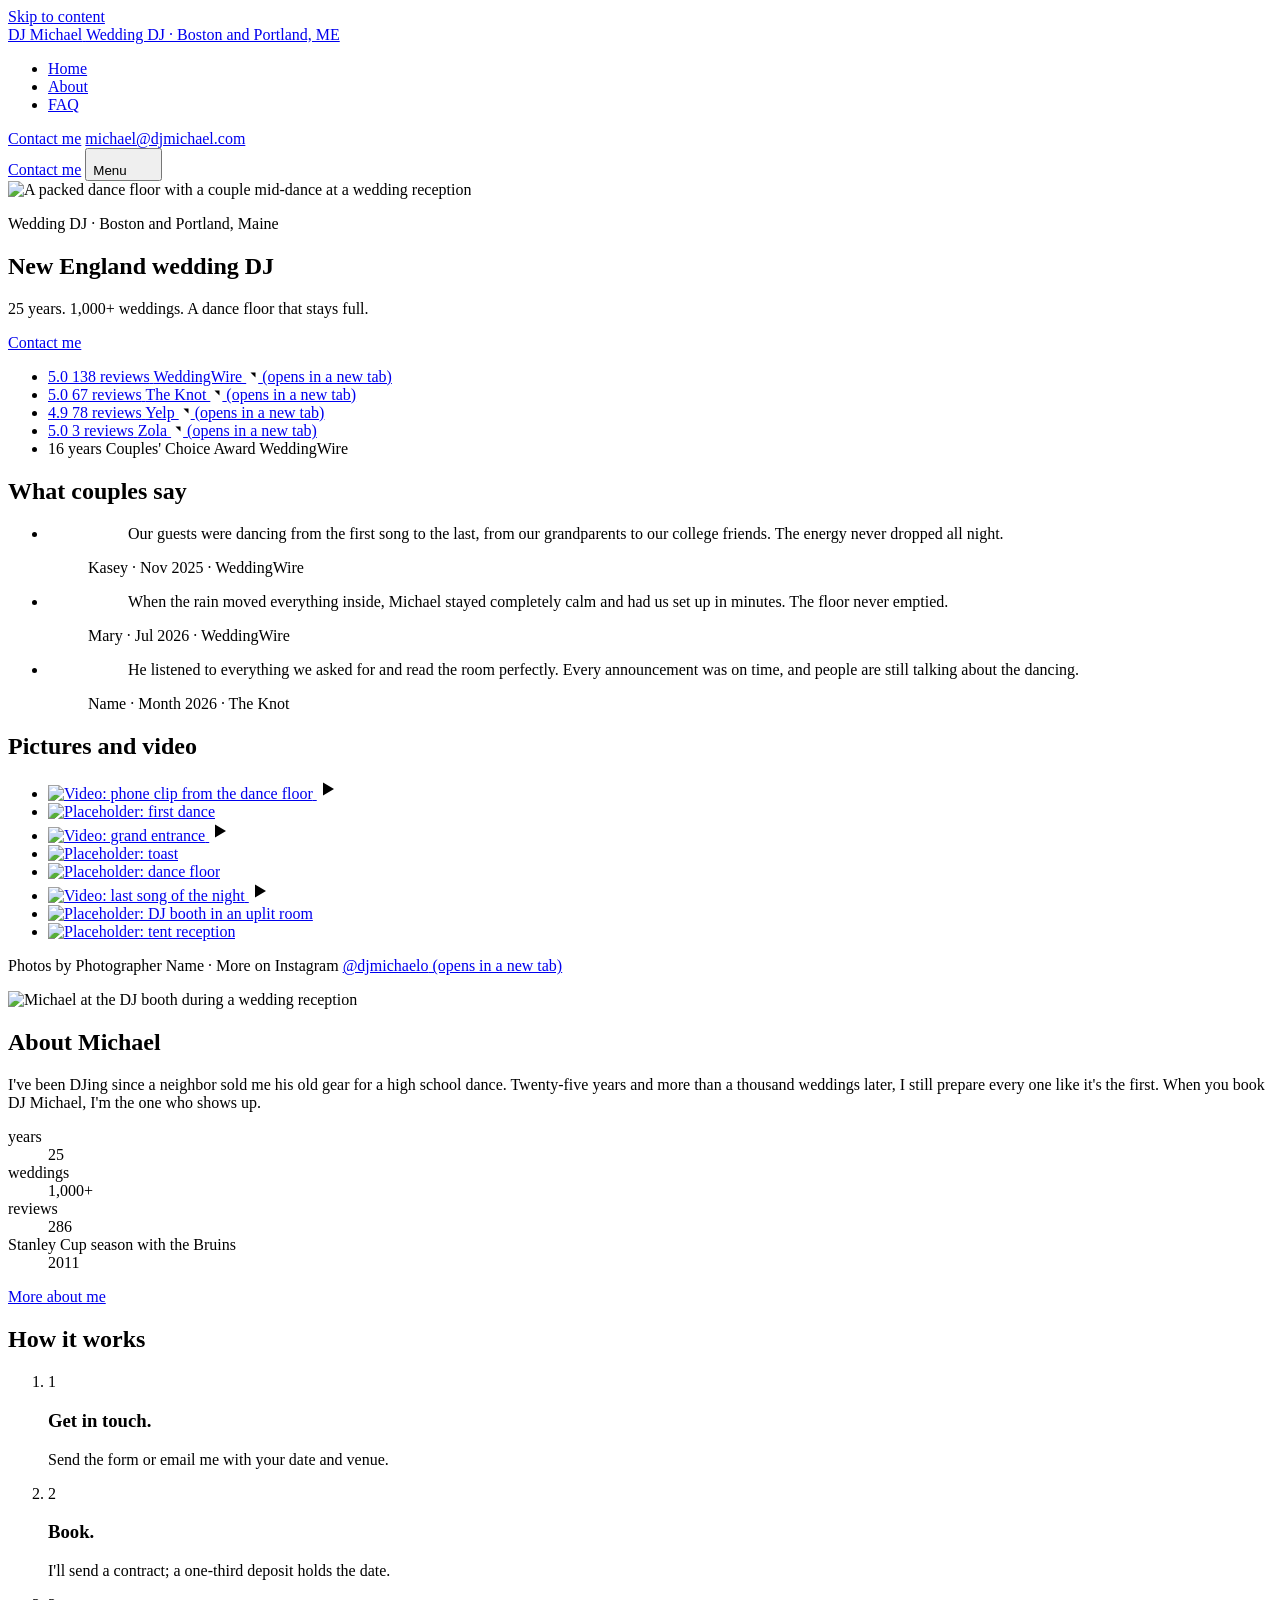
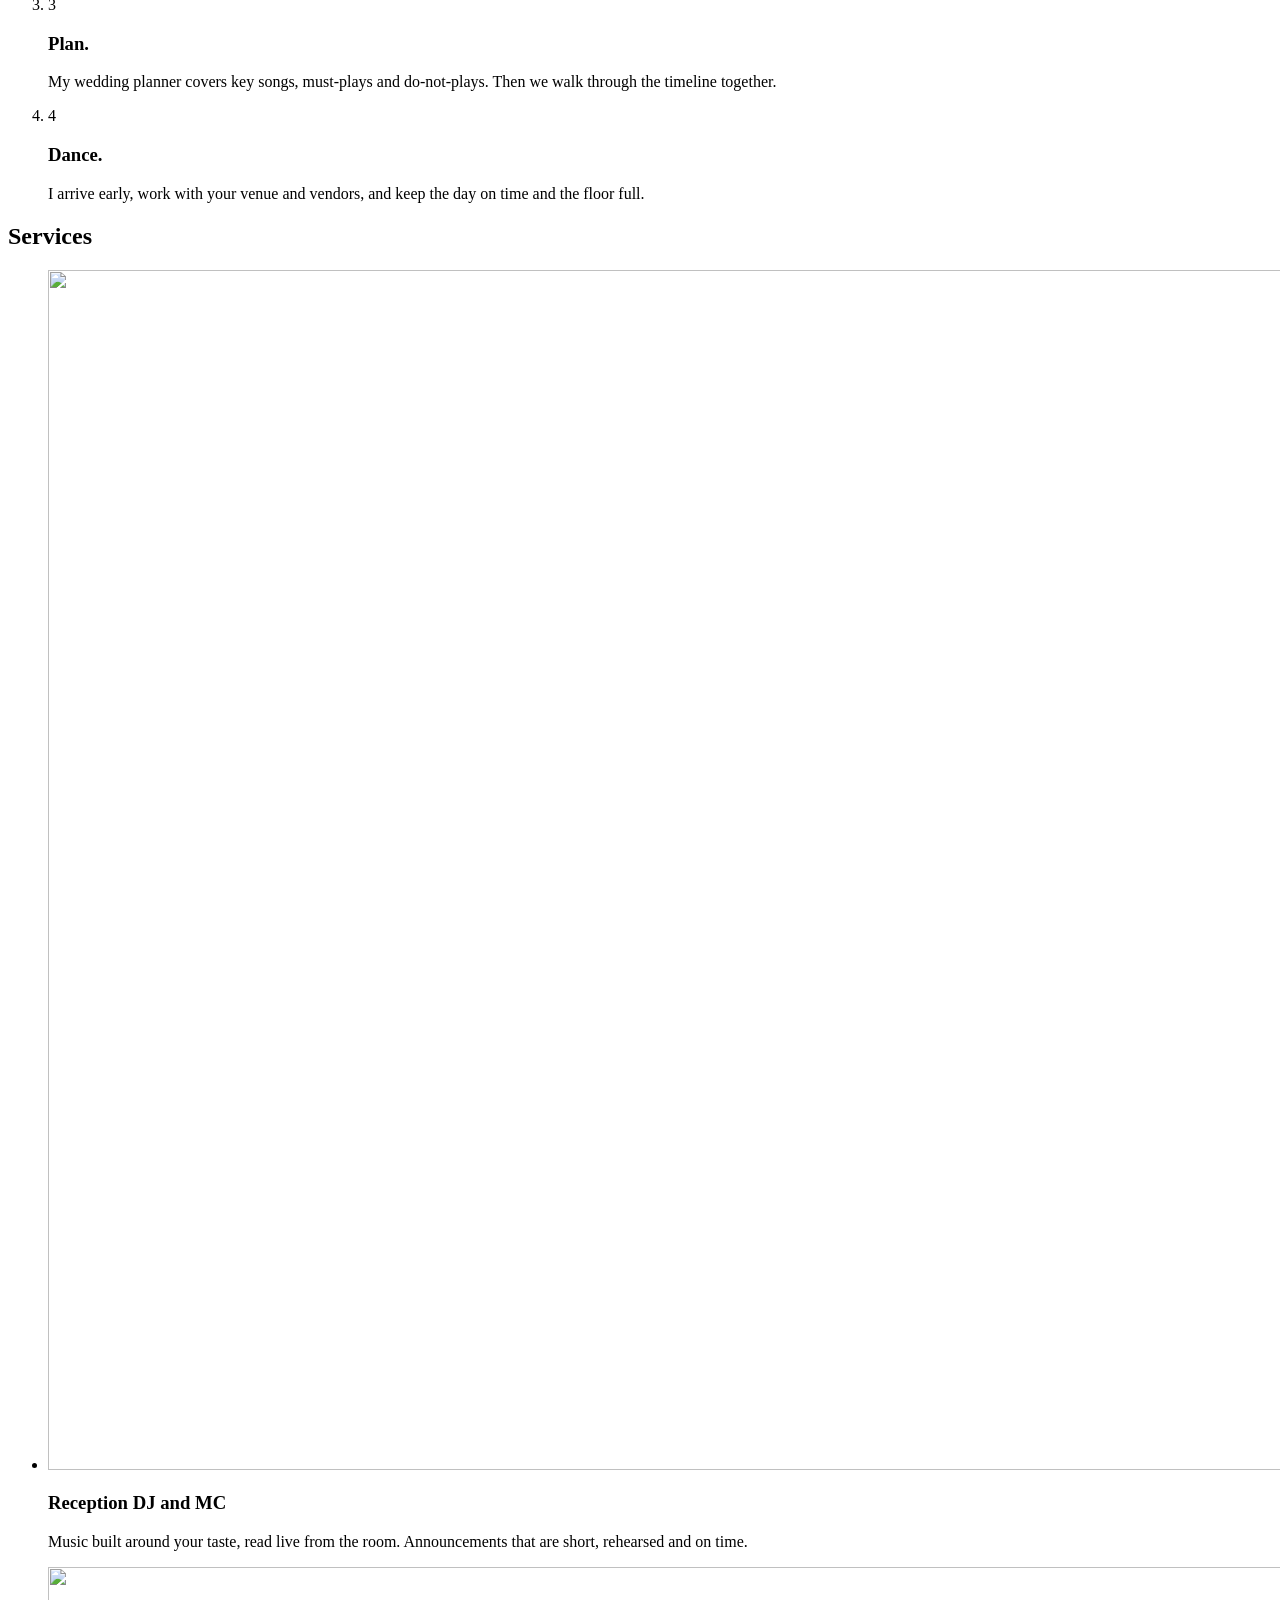
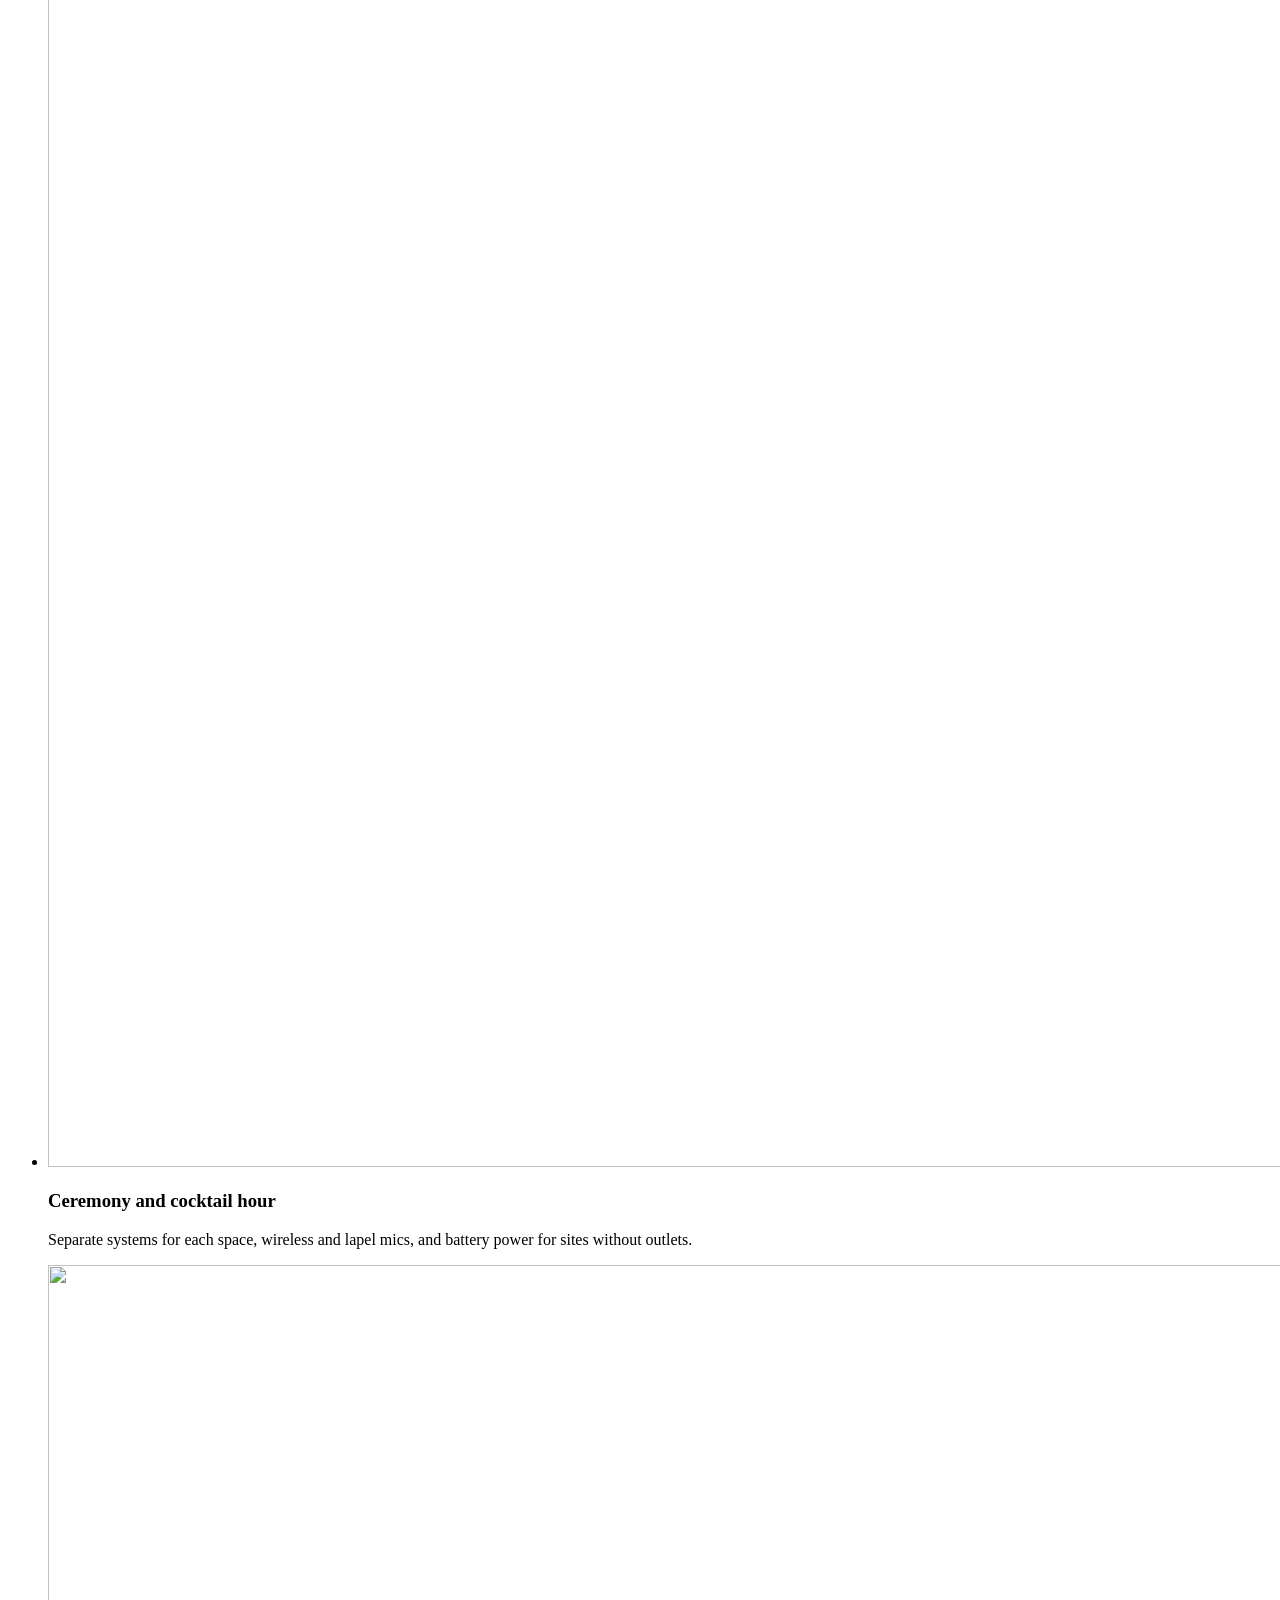
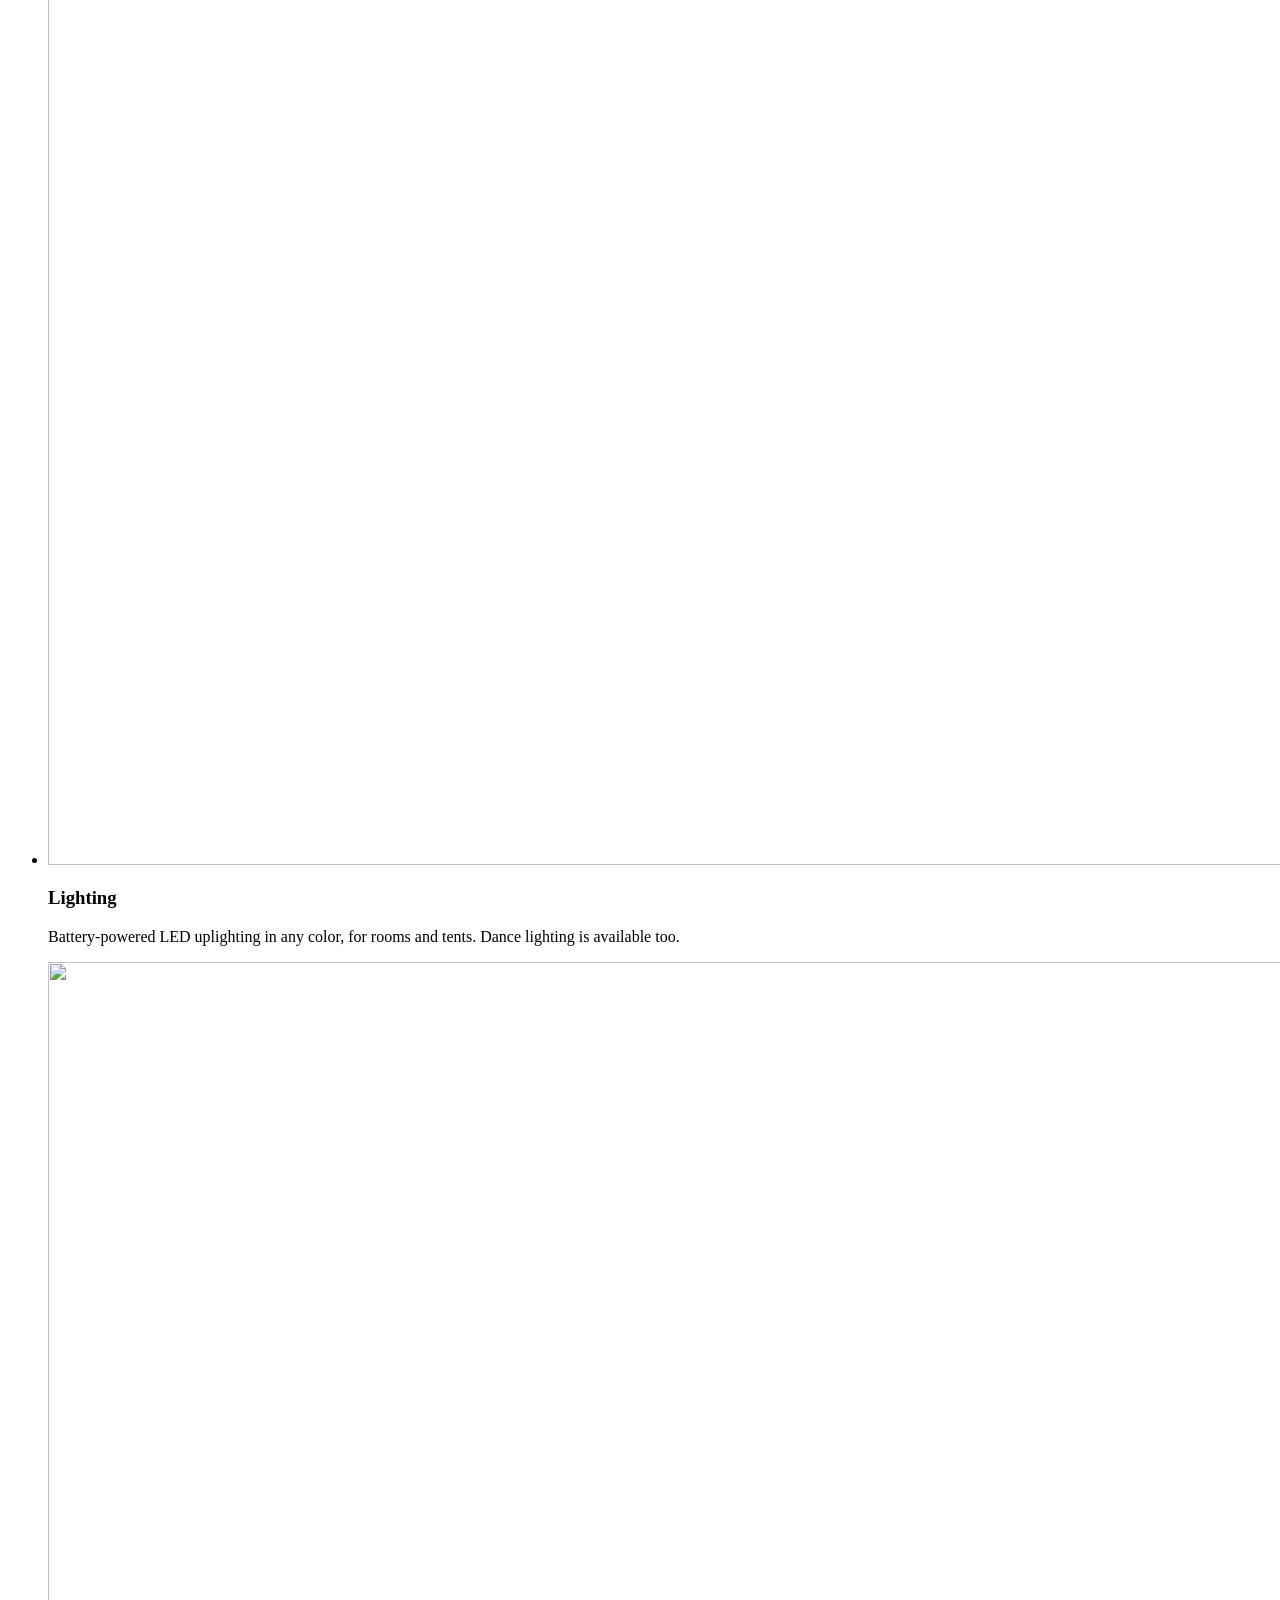
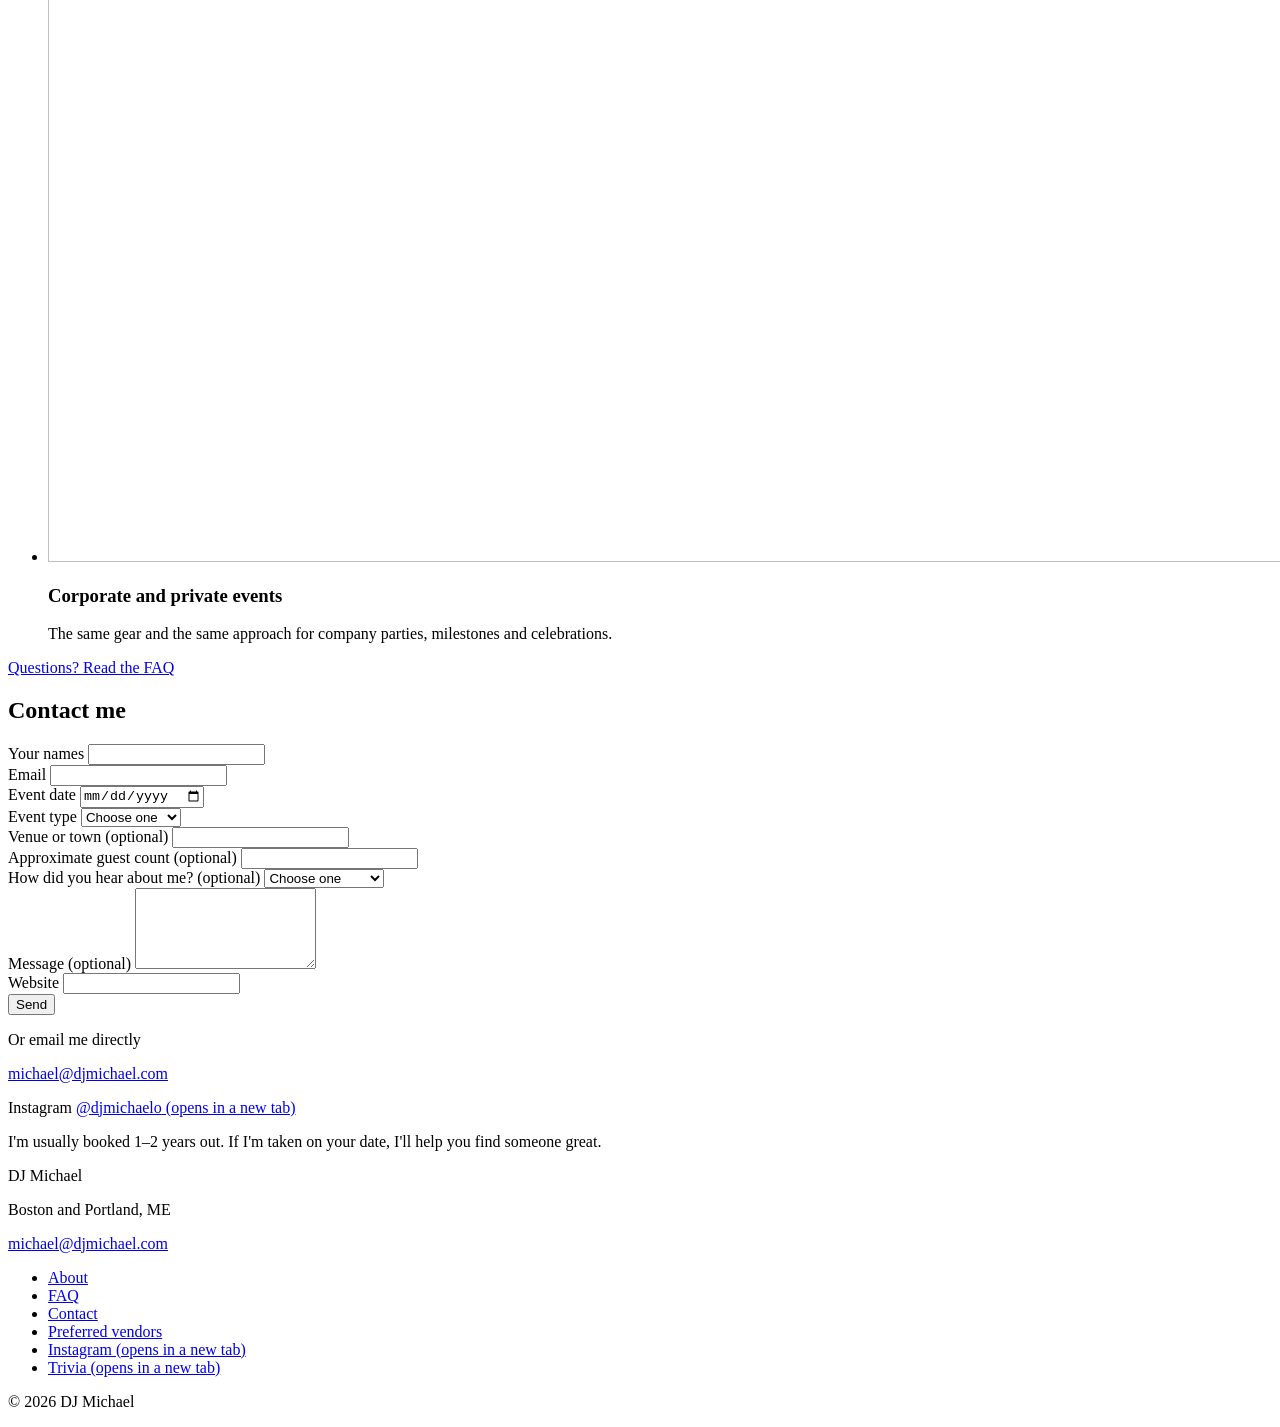
==== index.html @ 36b6f805 "Build home page prototype from the spec Co-Authored-By: Claude Opus 5.5 <noreply@anthropic.com> Clau" ====
<!doctype html>
<html lang="en" data-type="a" data-button="orange" data-hero="overlay">
<head>
  <meta charset="utf-8">
  <meta name="viewport" content="width=device-width, initial-scale=1">
  <title>DJ Michael | Wedding DJ in Boston and Portland, Maine</title>
  <meta name="description" content="Wedding DJ Michael O'Neill: 25 years, 1,000+ weddings and 286 five-star reviews across New England. Based in Boston and Portland, Maine.">
  <link rel="canonical" href="https://djmichael.com/">
  <meta property="og:type" content="website">
  <meta property="og:title" content="DJ Michael | Wedding DJ in Boston and Portland, Maine">
  <meta property="og:description" content="Wedding DJ Michael O'Neill: 25 years, 1,000+ weddings and 286 five-star reviews across New England. Based in Boston and Portland, Maine.">
  <meta property="og:url" content="https://djmichael.com/">
  <meta name="theme-color" content="#FAF9F5">

  <!-- Fonts: both pairings load for the prototype. Phase 2 self-hosts only the winner. -->
  <link rel="preconnect" href="https://fonts.googleapis.com">
  <link rel="preconnect" href="https://fonts.gstatic.com" crossorigin>
  <link rel="stylesheet" href="https://fonts.googleapis.com/css2?family=Inter:wght@400;500;600&family=Source+Serif+4:opsz,wght@8..60,400;8..60,500&family=Newsreader:opsz,wght@6..72,400;6..72,500&family=Instrument+Sans:wght@400;500;600&display=swap">

  <link rel="stylesheet" href="assets/css/tokens.css">
  <link rel="stylesheet" href="assets/css/site.css">
  <script>document.documentElement.classList.add('js');</script>
  <script src="assets/js/site.js" defer></script>

  <!-- GA4: carry over in Phase 2.
  <script async src="https://www.googletagmanager.com/gtag/js?id=G-7Y08SVNRHQ"></script>
  <script>
    window.dataLayer = window.dataLayer || [];
    function gtag(){dataLayer.push(arguments);}
    gtag('js', new Date());
    gtag('config', 'G-7Y08SVNRHQ');
  </script>
  -->

  <!-- aggregateRating is omitted on purpose: the page shows per-platform ratings, not one aggregate. -->
  <script type="application/ld+json">
  {
    "@context": "https://schema.org",
    "@type": "LocalBusiness",
    "@id": "https://djmichael.com/#business",
    "name": "DJ Michael",
    "alternateName": "Michael O'Neill",
    "description": "Wedding DJ based in Boston and Portland, Maine. 25 years and more than 1,000 weddings across New England.",
    "url": "https://djmichael.com/",
    "email": "michael@djmichael.com",
    "image": "https://djmichael.com/assets/img/hero.jpg",
    "founder": { "@type": "Person", "name": "Michael O'Neill" },
    "areaServed": [
      { "@type": "Place", "name": "Greater Boston, Massachusetts" },
      { "@type": "Place", "name": "Portland, Maine" },
      { "@type": "Place", "name": "New England" }
    ],
    "sameAs": [
      "https://www.instagram.com/djmichaelo/",
      "https://www.weddingwire.com/reviews/dj-michael-brighton/50241bcbd0536563.html",
      "https://www.theknot.com/marketplace/dj-michael-brighton-ma-236545",
      "http://www.yelp.com/biz/michael-o-neill-boston"
    ]
  }
  </script>
</head>
<body>
  <a class="skip-link" href="#main">Skip to content</a>

  <!-- part: header -->
  <header class="site-header" data-part="header">
    <div class="site-header__inner container">
      <a class="wordmark" href="index.html">
        <span class="wordmark__name">DJ Michael</span>
        <span class="wordmark__tagline">Wedding DJ · Boston and Portland, ME</span>
      </a>

      <nav class="site-nav" id="site-menu" aria-label="Main">
        <ul class="site-nav__list">
          <li class="site-nav__item site-nav__item--mobile"><a class="site-nav__link" href="index.html">Home</a></li>
          <li class="site-nav__item"><a class="site-nav__link" href="about.html">About</a></li>
          <li class="site-nav__item"><a class="site-nav__link" href="faq.html">FAQ</a></li>
        </ul>
        <div class="site-nav__extra">
          <a class="btn btn--primary btn--block" href="contact.html">Contact me</a>
          <a class="site-nav__email" href="mailto:michael@djmichael.com">michael@djmichael.com</a>
        </div>
      </nav>

      <a class="btn btn--primary btn--header site-header__cta" href="contact.html">Contact me</a>

      <button class="menu-toggle" type="button" aria-expanded="false" aria-controls="site-menu">
        <span class="visually-hidden">Menu</span>
        <svg class="menu-toggle__icon" width="24" height="24" viewBox="0 0 24 24" aria-hidden="true" focusable="false">
          <path class="menu-toggle__open" d="M3 7h18M3 12h18M3 17h18" />
          <path class="menu-toggle__close" d="M5 5l14 14M19 5L5 19" />
        </svg>
      </button>
    </div>
  </header>
  <!-- /part: header -->

  <main id="main">

    <!-- part: hero -->
    <section class="hero" data-part="hero" aria-labelledby="hero-title">
      <div class="hero__media">
        <!-- PLACEHOLDER: hero photo. Packed dance floor, couple mid-dance. -->
        <img class="hero__img" src="assets/img/hero.svg" width="2400" height="1350" alt="A packed dance floor with a couple mid-dance at a wedding reception" fetchpriority="high">
        <!-- Optional loop: uncomment when the clip exists. site.js starts it unless the visitor prefers reduced motion.
        <video class="hero__video" muted loop playsinline preload="none" poster="assets/video/hero-poster.svg" aria-hidden="true" data-hero-video>
          <source data-src="assets/video/hero-loop.mp4" type="video/mp4">
        </video>
        -->
      </div>
      <div class="hero__content container">
        <div class="hero__text">
          <p class="hero__eyebrow eyebrow">Wedding DJ · Boston and Portland, Maine</p>
          <h1 class="hero__title" id="hero-title">New England wedding DJ</h1>
          <p class="hero__subhead">25 years. 1,000+ weddings. A dance floor that stays full.</p>
          <a class="btn btn--primary btn--large hero__cta" href="contact.html">Contact me</a>
        </div>
      </div>
    </section>
    <!-- /part: hero -->

    <!-- part: proof-strip -->
    <section class="proof" data-part="proof-strip" aria-label="Reviews and awards">
      <ul class="proof__list container">
        <li class="proof__item">
          <a class="proof__link" href="https://www.weddingwire.com/reviews/dj-michael-brighton/50241bcbd0536563.html" target="_blank" rel="noopener">
            <span class="proof__rating">5.0</span>
            <span class="proof__count">138 reviews</span>
            <span class="proof__platform">WeddingWire <svg class="icon icon--external" width="12" height="12" viewBox="0 0 12 12" aria-hidden="true" focusable="false"><path d="M4.5 2.5h5v5M9.5 2.5l-7 7"/></svg></span>
            <span class="visually-hidden">(opens in a new tab)</span>
          </a>
        </li>
        <li class="proof__item">
          <a class="proof__link" href="https://www.theknot.com/marketplace/dj-michael-brighton-ma-236545" target="_blank" rel="noopener">
            <span class="proof__rating">5.0</span>
            <span class="proof__count">67 reviews</span>
            <span class="proof__platform">The Knot <svg class="icon icon--external" width="12" height="12" viewBox="0 0 12 12" aria-hidden="true" focusable="false"><path d="M4.5 2.5h5v5M9.5 2.5l-7 7"/></svg></span>
            <span class="visually-hidden">(opens in a new tab)</span>
          </a>
        </li>
        <li class="proof__item">
          <a class="proof__link" href="http://www.yelp.com/biz/michael-o-neill-boston" target="_blank" rel="noopener">
            <span class="proof__rating">4.9</span>
            <span class="proof__count">78 reviews</span>
            <span class="proof__platform">Yelp <svg class="icon icon--external" width="12" height="12" viewBox="0 0 12 12" aria-hidden="true" focusable="false"><path d="M4.5 2.5h5v5M9.5 2.5l-7 7"/></svg></span>
            <span class="visually-hidden">(opens in a new tab)</span>
          </a>
        </li>
        <li class="proof__item">
          <!-- TODO: Zola profile URL is TBD in the spec. -->
          <a class="proof__link" href="https://www.zola.com/" target="_blank" rel="noopener">
            <span class="proof__rating">5.0</span>
            <span class="proof__count">3 reviews</span>
            <span class="proof__platform">Zola <svg class="icon icon--external" width="12" height="12" viewBox="0 0 12 12" aria-hidden="true" focusable="false"><path d="M4.5 2.5h5v5M9.5 2.5l-7 7"/></svg></span>
            <span class="visually-hidden">(opens in a new tab)</span>
          </a>
        </li>
        <li class="proof__item proof__item--award">
          <div class="proof__link">
            <span class="proof__rating">16 years</span>
            <span class="proof__count">Couples' Choice Award</span>
            <span class="proof__platform">WeddingWire</span>
          </div>
        </li>
      </ul>
    </section>
    <!-- /part: proof-strip -->

    <!-- part: testimonials -->
    <section class="section testimonials" data-part="testimonials" aria-labelledby="testimonials-title">
      <div class="container">
        <h2 class="section__title" id="testimonials-title">What couples say</h2>
        <ul class="testimonials__list">
          <li class="testimonials__item">
            <figure class="quote">
              <!-- PLACEHOLDER: excerpt from Kasey's WeddingWire review (Nov 2025), to be chosen and approved by Michael. -->
              <blockquote class="quote__text"><p>Our guests were dancing from the first song to the last, from our grandparents to our college friends. The energy never dropped all night.</p></blockquote>
              <figcaption class="quote__cite"><span class="quote__name">Kasey</span> · <span class="quote__date">Nov 2025</span> · <span class="quote__source">WeddingWire</span></figcaption>
            </figure>
          </li>
          <li class="testimonials__item">
            <figure class="quote">
              <!-- PLACEHOLDER: excerpt from Mary's WeddingWire review (Jul 2026), to be chosen and approved by Michael. -->
              <blockquote class="quote__text"><p>When the rain moved everything inside, Michael stayed completely calm and had us set up in minutes. The floor never emptied.</p></blockquote>
              <figcaption class="quote__cite"><span class="quote__name">Mary</span> · <span class="quote__date">Jul 2026</span> · <span class="quote__source">WeddingWire</span></figcaption>
            </figure>
          </li>
          <li class="testimonials__item">
            <figure class="quote">
              <!-- PLACEHOLDER: excerpt, name and date TBD (a Knot or Yelp review chosen by Michael). -->
              <blockquote class="quote__text"><p>He listened to everything we asked for and read the room perfectly. Every announcement was on time, and people are still talking about the dancing.</p></blockquote>
              <figcaption class="quote__cite"><span class="quote__name">Name</span> · <span class="quote__date">Month 2026</span> · <span class="quote__source">The Knot</span></figcaption>
            </figure>
          </li>
        </ul>
      </div>
    </section>
    <!-- /part: testimonials -->

    <!-- part: gallery -->
    <section class="section section--rule gallery" data-part="gallery" aria-labelledby="gallery-title">
      <div class="container">
        <h2 class="section__title" id="gallery-title">Pictures and video</h2>
        <!-- Each tile links to the full-size file, so it still works with JS off. JS opens it in the lightbox. -->
        <ul class="gallery__grid">
          <li class="gallery__item">
            <!-- TODO: clip files arrive from Michael; the href points at the expected path. -->
            <a class="gallery__link gallery__link--video" href="assets/video/gallery-video-1.mp4" data-lightbox="video" data-poster="assets/video/gallery-video-1-poster.svg" data-caption="Video placeholder: phone clip">
              <img class="gallery__img" src="assets/video/gallery-video-1-poster.svg" width="1080" height="1920" alt="Video: phone clip from the dance floor" loading="lazy">
              <span class="gallery__play" aria-hidden="true"><svg width="20" height="20" viewBox="0 0 20 20"><path d="M6 3.5v13l11-6.5z"/></svg></span>
            </a>
          </li>
          <li class="gallery__item">
            <a class="gallery__link" href="assets/img/gallery-photo-1.svg" data-lightbox="image" data-caption="Photo placeholder: first dance">
              <img class="gallery__img" src="assets/img/gallery-photo-1.svg" width="1800" height="1200" alt="Placeholder: first dance" loading="lazy">
            </a>
          </li>
          <li class="gallery__item">
            <a class="gallery__link gallery__link--video" href="assets/video/gallery-video-2.mp4" data-lightbox="video" data-poster="assets/video/gallery-video-2-poster.svg" data-caption="Video placeholder: grand entrance">
              <img class="gallery__img" src="assets/video/gallery-video-2-poster.svg" width="1920" height="1080" alt="Video: grand entrance" loading="lazy">
              <span class="gallery__play" aria-hidden="true"><svg width="20" height="20" viewBox="0 0 20 20"><path d="M6 3.5v13l11-6.5z"/></svg></span>
            </a>
          </li>
          <li class="gallery__item">
            <a class="gallery__link" href="assets/img/gallery-photo-2.svg" data-lightbox="image" data-caption="Photo placeholder: toast">
              <img class="gallery__img" src="assets/img/gallery-photo-2.svg" width="1200" height="1800" alt="Placeholder: toast" loading="lazy">
            </a>
          </li>
          <li class="gallery__item">
            <a class="gallery__link" href="assets/img/gallery-photo-3.svg" data-lightbox="image" data-caption="Photo placeholder: dance floor">
              <img class="gallery__img" src="assets/img/gallery-photo-3.svg" width="1800" height="1200" alt="Placeholder: dance floor" loading="lazy">
            </a>
          </li>
          <li class="gallery__item">
            <a class="gallery__link gallery__link--video" href="assets/video/gallery-video-3.mp4" data-lightbox="video" data-poster="assets/video/gallery-video-3-poster.svg" data-caption="Video placeholder: last song">
              <img class="gallery__img" src="assets/video/gallery-video-3-poster.svg" width="1080" height="1920" alt="Video: last song of the night" loading="lazy">
              <span class="gallery__play" aria-hidden="true"><svg width="20" height="20" viewBox="0 0 20 20"><path d="M6 3.5v13l11-6.5z"/></svg></span>
            </a>
          </li>
          <li class="gallery__item">
            <a class="gallery__link" href="assets/img/gallery-photo-4.svg" data-lightbox="image" data-caption="Photo placeholder: DJ booth in an uplit room">
              <img class="gallery__img" src="assets/img/gallery-photo-4.svg" width="1600" height="2000" alt="Placeholder: DJ booth in an uplit room" loading="lazy">
            </a>
          </li>
          <li class="gallery__item">
            <a class="gallery__link" href="assets/img/gallery-photo-5.svg" data-lightbox="image" data-caption="Photo placeholder: tent reception">
              <img class="gallery__img" src="assets/img/gallery-photo-5.svg" width="1800" height="1200" alt="Placeholder: tent reception" loading="lazy">
            </a>
          </li>
        </ul>
        <!-- PLACEHOLDER: photographer name TBD. -->
        <p class="gallery__caption">Photos by <span class="gallery__credit">Photographer Name</span> · More on Instagram <a class="link-arrow" href="https://www.instagram.com/djmichaelo/" target="_blank" rel="noopener">@djmichaelo<span class="visually-hidden"> (opens in a new tab)</span></a></p>
      </div>
    </section>
    <!-- /part: gallery -->

    <!-- part: about-short -->
    <section class="section section--rule about-short" data-part="about-short" aria-labelledby="about-title">
      <div class="container">
        <div class="about-short__inner">
        <div class="about-short__media">
          <!-- PLACEHOLDER: Michael working the booth, mid-event. -->
          <img class="about-short__img" src="assets/img/about-booth.svg" width="1600" height="2000" alt="Michael at the DJ booth during a wedding reception" loading="lazy">
        </div>
        <div class="about-short__body">
          <h2 class="section__title" id="about-title">About Michael</h2>
          <p class="about-short__text">I've been DJing since a neighbor sold me his old gear for a high school dance. Twenty-five years and more than a thousand weddings later, I still prepare every one like it's the first. When you book DJ Michael, I'm the one who shows up.</p>
          <dl class="stats">
            <div class="stats__item"><dt class="stats__label">years</dt><dd class="stats__value">25</dd></div>
            <div class="stats__item"><dt class="stats__label">weddings</dt><dd class="stats__value">1,000+</dd></div>
            <div class="stats__item"><dt class="stats__label">reviews</dt><dd class="stats__value">286</dd></div>
            <div class="stats__item"><dt class="stats__label">Stanley Cup season with the Bruins</dt><dd class="stats__value">2011</dd></div>
          </dl>
          <a class="link-arrow" href="about.html">More about me</a>
        </div>
        </div>
      </div>
    </section>
    <!-- /part: about-short -->

    <!-- part: how-it-works -->
    <section class="section section--rule steps" data-part="how-it-works" aria-labelledby="steps-title">
      <div class="container">
        <h2 class="section__title" id="steps-title">How it works</h2>
        <ol class="steps__list">
          <li class="steps__item">
            <span class="steps__number" aria-hidden="true">1</span>
            <h3 class="steps__title">Get in touch.</h3>
            <p class="steps__text">Send the form or email me with your date and venue.</p>
          </li>
          <li class="steps__item">
            <span class="steps__number" aria-hidden="true">2</span>
            <h3 class="steps__title">Book.</h3>
            <p class="steps__text">I'll send a contract; a one-third deposit holds the date.</p>
          </li>
          <li class="steps__item">
            <span class="steps__number" aria-hidden="true">3</span>
            <h3 class="steps__title">Plan.</h3>
            <p class="steps__text">My wedding planner covers key songs, must-plays and do-not-plays. Then we walk through the timeline together.</p>
          </li>
          <li class="steps__item">
            <span class="steps__number" aria-hidden="true">4</span>
            <h3 class="steps__title">Dance.</h3>
            <p class="steps__text">I arrive early, work with your venue and vendors, and keep the day on time and the floor full.</p>
          </li>
        </ol>
      </div>
    </section>
    <!-- /part: how-it-works -->

    <!-- part: services -->
    <section class="section section--rule services" data-part="services" aria-labelledby="services-title">
      <div class="container">
        <h2 class="section__title" id="services-title">Services</h2>
        <ul class="services__list">
          <li class="service">
            <!-- PLACEHOLDER photo -->
            <img class="service__img" src="assets/img/service-reception.svg" width="1800" height="1200" alt="" loading="lazy">
            <h3 class="service__title">Reception DJ and MC</h3>
            <p class="service__text">Music built around your taste, read live from the room. Announcements that are short, rehearsed and on time.</p>
          </li>
          <li class="service">
            <!-- PLACEHOLDER photo -->
            <img class="service__img" src="assets/img/service-ceremony.svg" width="1800" height="1200" alt="" loading="lazy">
            <h3 class="service__title">Ceremony and cocktail hour</h3>
            <p class="service__text">Separate systems for each space, wireless and lapel mics, and battery power for sites without outlets.</p>
          </li>
          <li class="service">
            <!-- PLACEHOLDER photo -->
            <img class="service__img" src="assets/img/service-lighting.svg" width="1800" height="1200" alt="" loading="lazy">
            <h3 class="service__title">Lighting</h3>
            <p class="service__text">Battery-powered LED uplighting in any color, for rooms and tents. Dance lighting is available too.</p>
          </li>
          <li class="service">
            <!-- PLACEHOLDER photo -->
            <img class="service__img" src="assets/img/service-events.svg" width="1800" height="1200" alt="" loading="lazy">
            <h3 class="service__title">Corporate and private events</h3>
            <p class="service__text">The same gear and the same approach for company parties, milestones and celebrations.</p>
          </li>
        </ul>
        <p class="services__more"><a class="link-arrow" href="faq.html">Questions? Read the FAQ</a></p>
      </div>
    </section>
    <!-- /part: services -->

    <!-- part: contact-block -->
  <section class="section contact-block" id="contact" data-part="contact-block" aria-labelledby="contact-title">
    <div class="contact-block__inner container">
      <div class="contact-block__main">
        <h2 class="section__title" id="contact-title">Contact me</h2>

        <!-- TODO (Phase 2): post to the native WordPress handler (admin-post.php), verify nonce,
             honeypot and time-to-submit server-side, then email Michael. The prototype sends nothing. -->
        <form class="contact-form" action="#contact" method="post" data-contact-form>
          <div class="contact-form__grid">
            <div class="field">
              <label class="field__label" for="cf-names">Your names</label>
              <input class="field__input" id="cf-names" name="names" type="text" autocomplete="name" required aria-describedby="cf-names-error">
              <p class="field__error" id="cf-names-error" hidden></p>
            </div>
            <div class="field">
              <label class="field__label" for="cf-email">Email</label>
              <input class="field__input" id="cf-email" name="email" type="email" autocomplete="email" required aria-describedby="cf-email-error">
              <p class="field__error" id="cf-email-error" hidden></p>
            </div>
            <div class="field">
              <label class="field__label" for="cf-date">Event date</label>
              <input class="field__input" id="cf-date" name="event_date" type="date" required aria-describedby="cf-date-error">
              <p class="field__error" id="cf-date-error" hidden></p>
            </div>
            <div class="field">
              <label class="field__label" for="cf-type">Event type</label>
              <select class="field__input field__select" id="cf-type" name="event_type" required aria-describedby="cf-type-error">
                <option value="">Choose one</option>
                <option>Wedding</option>
                <option>Corporate</option>
                <option>Private event</option>
                <option>Other</option>
              </select>
              <p class="field__error" id="cf-type-error" hidden></p>
            </div>
            <div class="field">
              <label class="field__label" for="cf-venue">Venue or town <span class="field__optional">(optional)</span></label>
              <input class="field__input" id="cf-venue" name="venue" type="text">
            </div>
            <div class="field">
              <label class="field__label" for="cf-guests">Approximate guest count <span class="field__optional">(optional)</span></label>
              <input class="field__input" id="cf-guests" name="guests" type="number" min="1" step="1" inputmode="numeric" aria-describedby="cf-guests-error">
              <p class="field__error" id="cf-guests-error" hidden></p>
            </div>
            <div class="field field--full">
              <label class="field__label" for="cf-source">How did you hear about me? <span class="field__optional">(optional)</span></label>
              <select class="field__input field__select" id="cf-source" name="source">
                <option value="">Choose one</option>
                <option>WeddingWire</option>
                <option>The Knot</option>
                <option>Yelp</option>
                <option>Zola</option>
                <option>Google</option>
                <option>Instagram</option>
                <option>Friend or family</option>
                <option>Venue or vendor</option>
                <option>Other</option>
              </select>
            </div>
            <div class="field field--full">
              <label class="field__label" for="cf-message">Message <span class="field__optional">(optional)</span></label>
              <textarea class="field__input field__textarea" id="cf-message" name="message" rows="5"></textarea>
            </div>
            <!-- Honeypot: humans never see or fill this. -->
            <div class="field field--hp" aria-hidden="true">
              <label for="cf-website">Website</label>
              <input id="cf-website" name="website" type="text" tabindex="-1" autocomplete="off">
            </div>
            <input type="hidden" name="started_at" value="" data-started-at>
          </div>
          <div class="contact-form__actions">
            <button class="btn btn--primary btn--large" type="submit">Send</button>
          </div>
          <p class="contact-form__error" role="alert" hidden data-form-error>That didn't send. Please try again or email <a href="mailto:michael@djmichael.com">michael@djmichael.com</a>.</p>
        </form>
        <div class="contact-form__success" role="status" tabindex="-1" hidden data-form-success>
          <p>Thanks. I'll reply by email soon.</p>
        </div>
      </div>

      <aside class="contact-block__aside" aria-label="Other ways to reach me">
        <p class="contact-block__label">Or email me directly</p>
        <p class="contact-block__email"><a href="mailto:michael@djmichael.com">michael@djmichael.com</a></p>
        <p class="contact-block__instagram">Instagram <a href="https://www.instagram.com/djmichaelo/" target="_blank" rel="noopener">@djmichaelo<span class="visually-hidden"> (opens in a new tab)</span></a></p>
        <p class="contact-block__note">I'm usually booked 1–2 years out. If I'm taken on your date, I'll help you find someone great.</p>
      </aside>
    </div>
  </section>
    <!-- /part: contact-block -->

  </main>

  <!-- part: footer -->
  <footer class="site-footer" data-part="footer">
    <div class="site-footer__inner container">
      <div class="site-footer__brand">
        <p class="site-footer__name">DJ Michael</p>
        <p class="site-footer__meta">Boston and Portland, ME</p>
        <p class="site-footer__meta"><a href="mailto:michael@djmichael.com">michael@djmichael.com</a></p>
      </div>
      <nav class="site-footer__nav" aria-label="Footer">
        <ul class="site-footer__list">
          <li><a href="about.html">About</a></li>
          <li><a href="faq.html">FAQ</a></li>
          <li><a href="contact.html">Contact</a></li>
          <li><a href="vendors.html">Preferred vendors</a></li>
          <li><a href="https://www.instagram.com/djmichaelo/" target="_blank" rel="noopener">Instagram<span class="visually-hidden"> (opens in a new tab)</span></a></li>
          <li><a href="https://mcoproductions.com" target="_blank" rel="noopener">Trivia<span class="visually-hidden"> (opens in a new tab)</span></a></li>
        </ul>
      </nav>
      <p class="site-footer__copy">© <span data-year>2026</span> DJ Michael</p>
    </div>
  </footer>
  <!-- /part: footer -->

  <!-- part: lightbox (JS only) -->
  <dialog class="lightbox" aria-label="Pictures and video" data-lightbox-dialog>
    <div class="lightbox__frame">
      <figure class="lightbox__figure">
        <div class="lightbox__stage" data-lightbox-stage></div>
        <figcaption class="lightbox__caption"><span data-lightbox-caption></span> <span class="lightbox__count" data-lightbox-count></span></figcaption>
      </figure>
      <button class="lightbox__btn lightbox__btn--prev" type="button" data-lightbox-prev><span class="visually-hidden">Previous</span><svg width="24" height="24" viewBox="0 0 24 24" aria-hidden="true" focusable="false"><path d="M15 5l-7 7 7 7"/></svg></button>
      <button class="lightbox__btn lightbox__btn--next" type="button" data-lightbox-next><span class="visually-hidden">Next</span><svg width="24" height="24" viewBox="0 0 24 24" aria-hidden="true" focusable="false"><path d="M9 5l7 7-7 7"/></svg></button>
      <button class="lightbox__btn lightbox__btn--close" type="button" data-lightbox-close><span class="visually-hidden">Close</span><svg width="24" height="24" viewBox="0 0 24 24" aria-hidden="true" focusable="false"><path d="M6 6l12 12M18 6L6 18"/></svg></button>
    </div>
  </dialog>
</body>
</html>
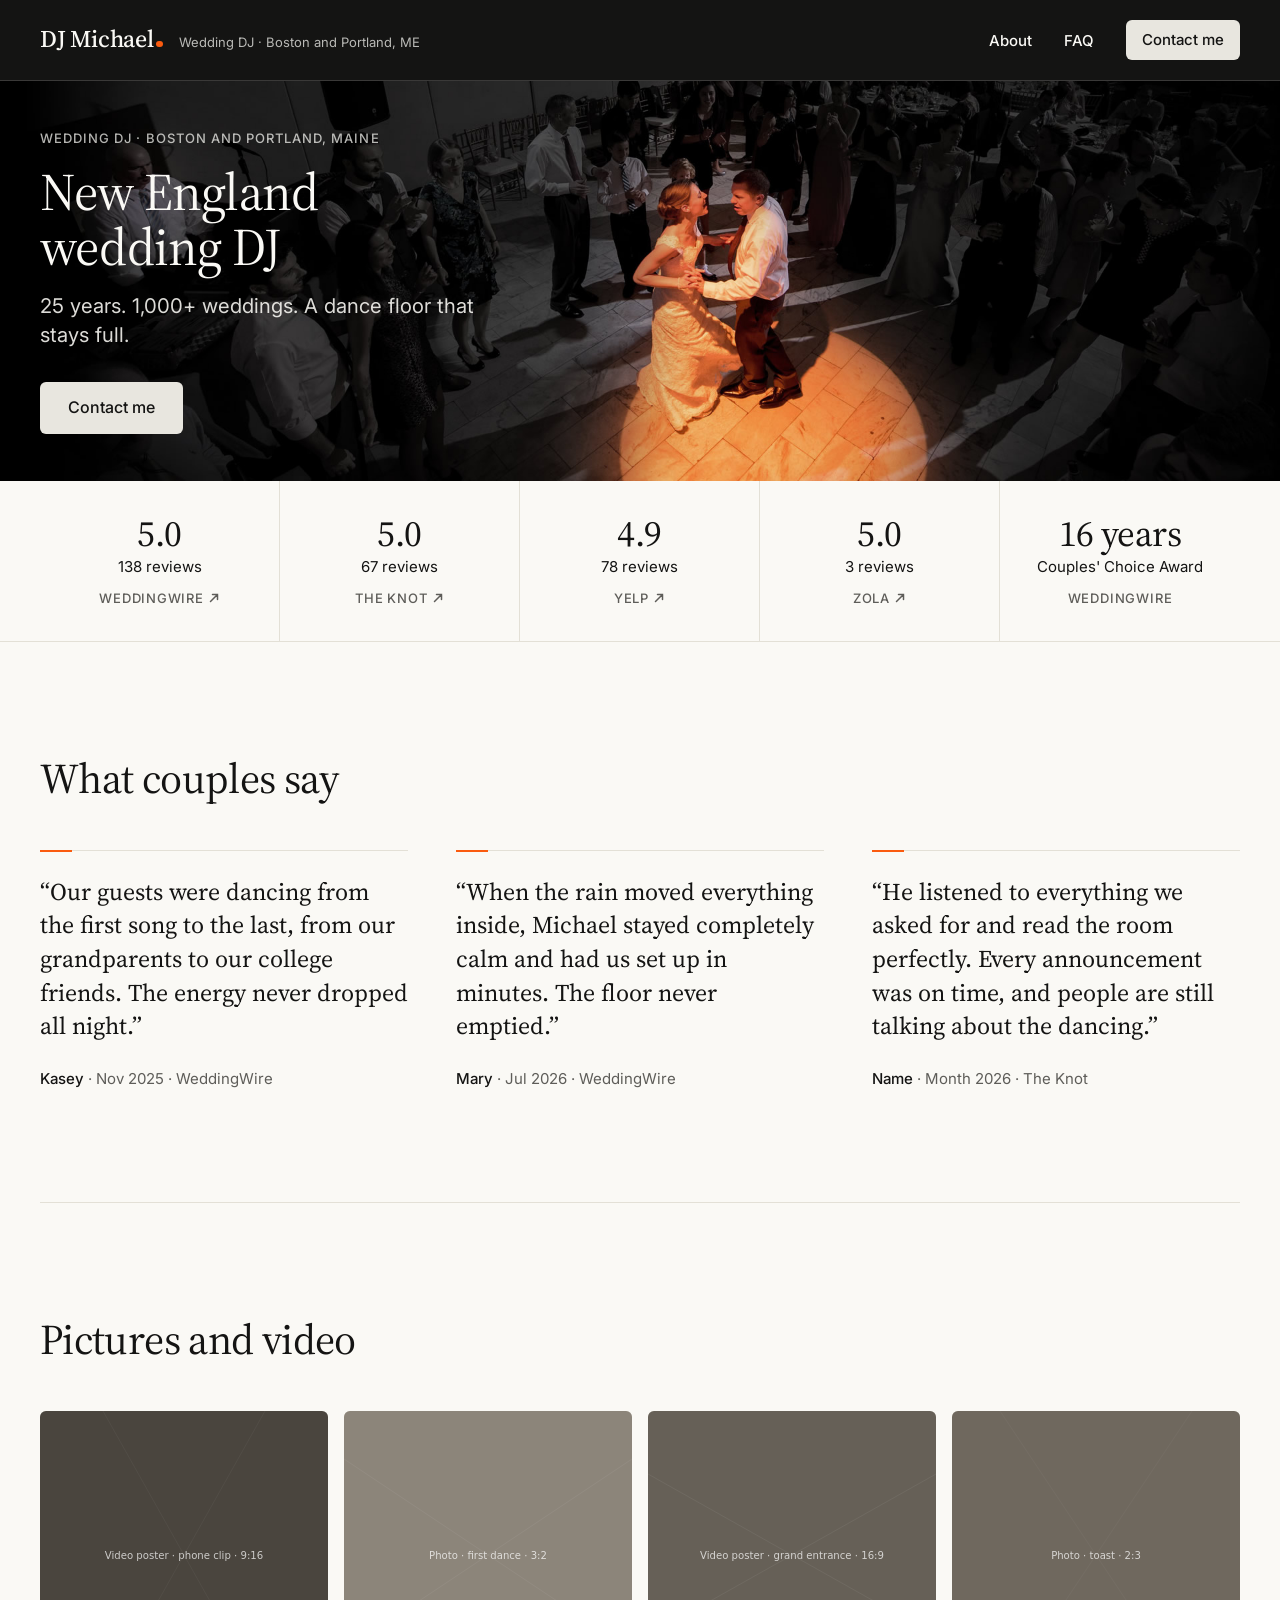
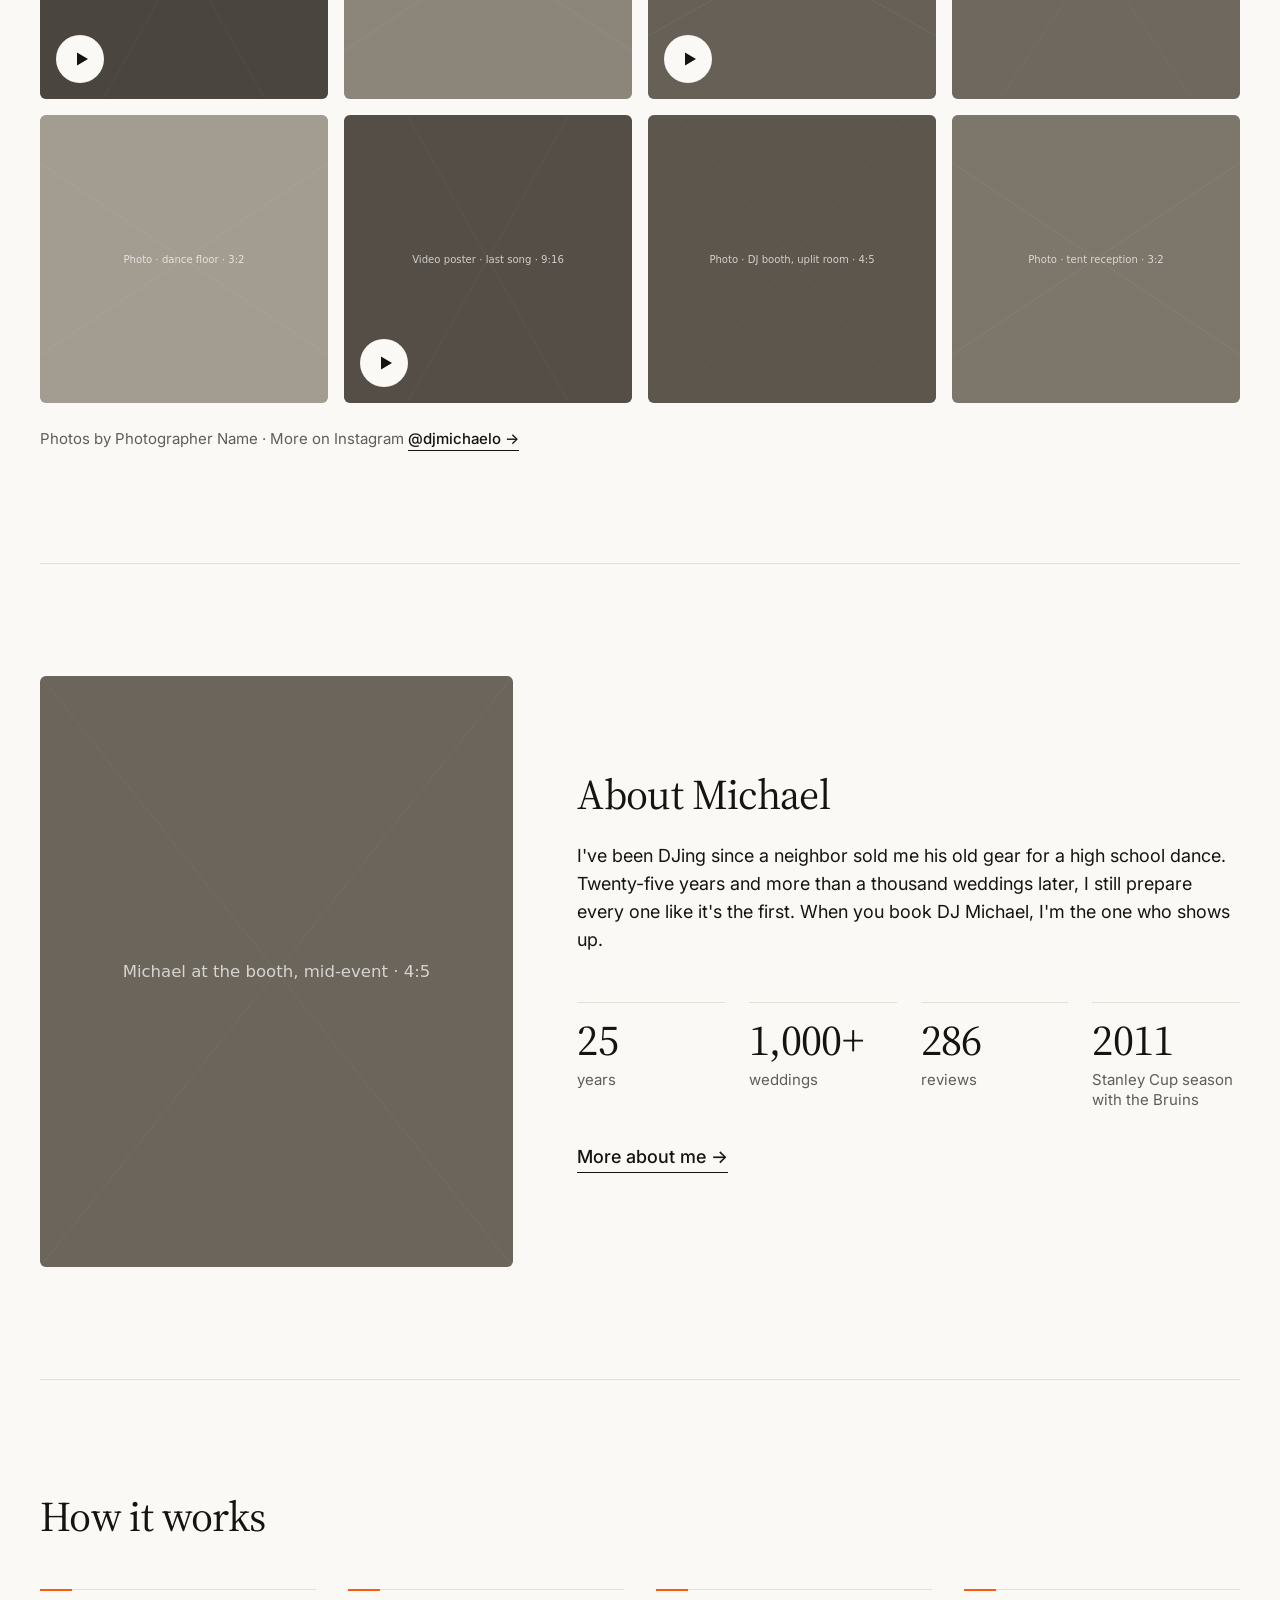
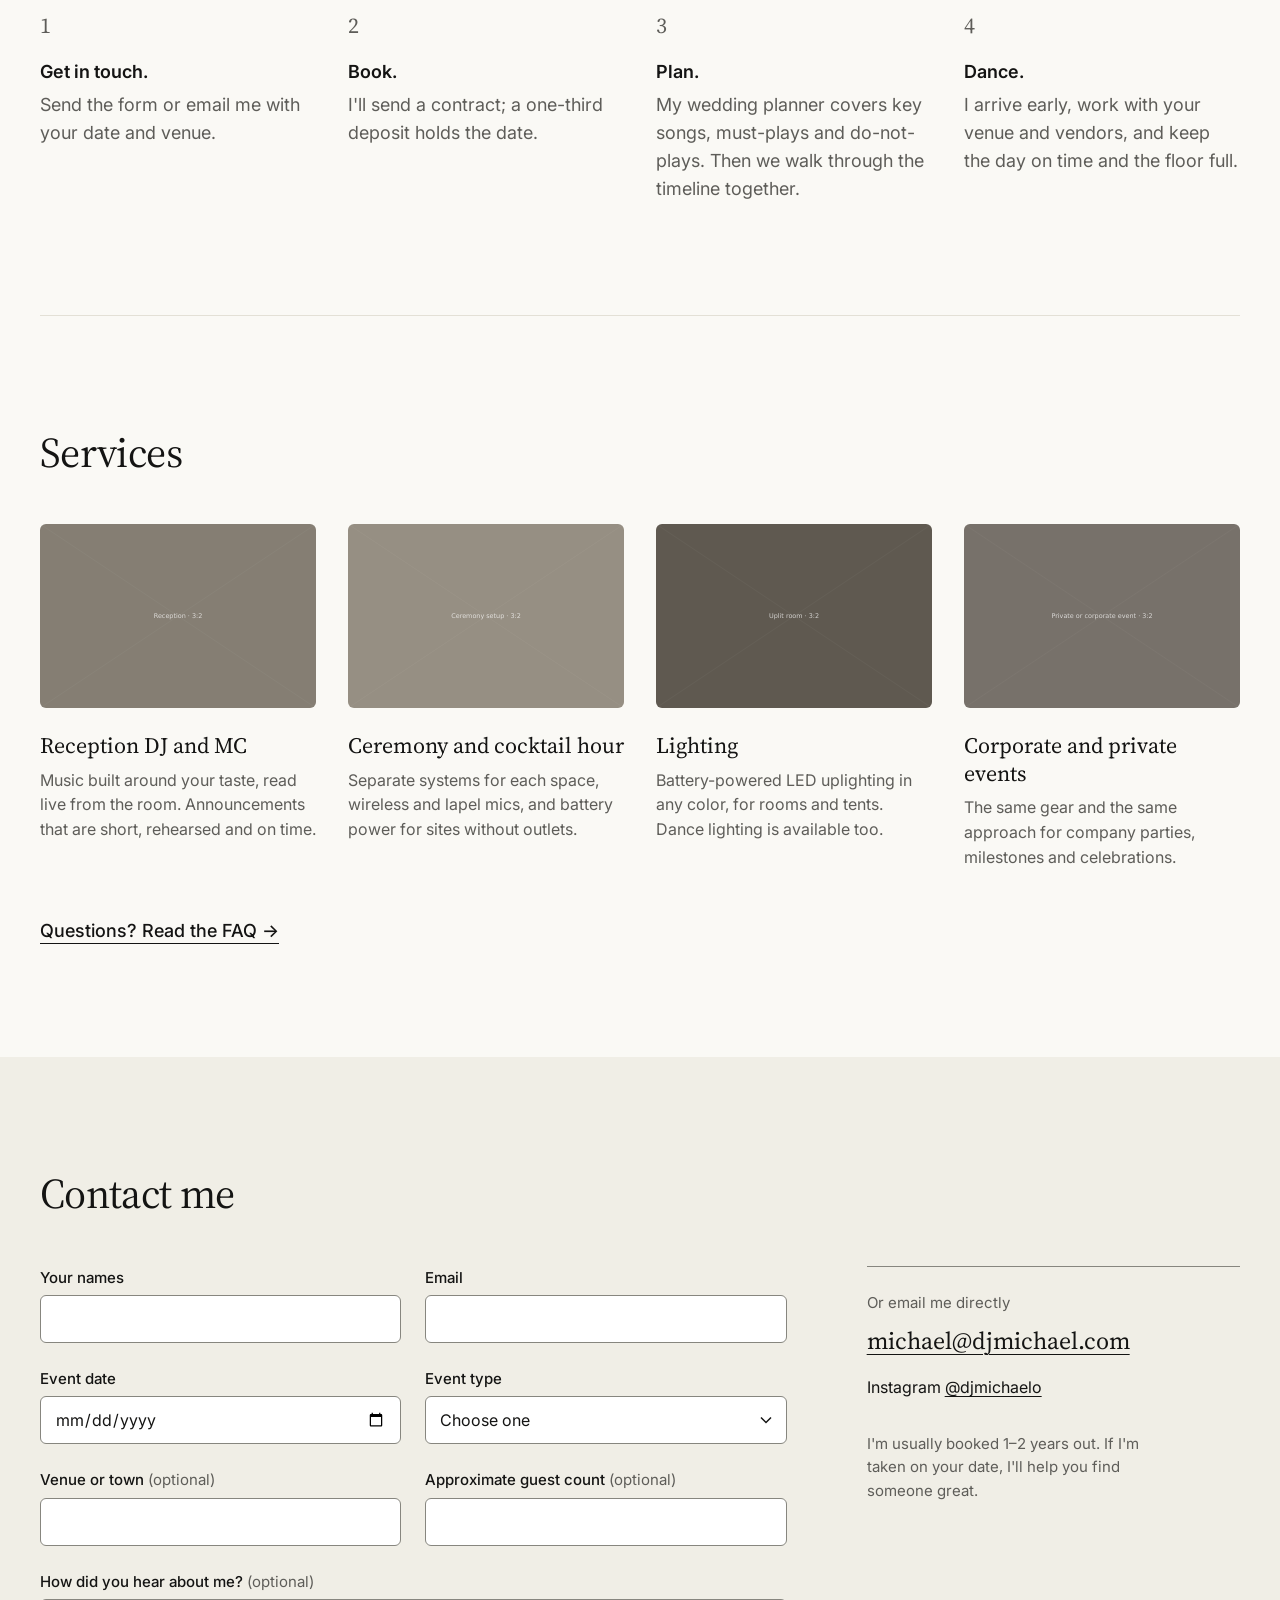
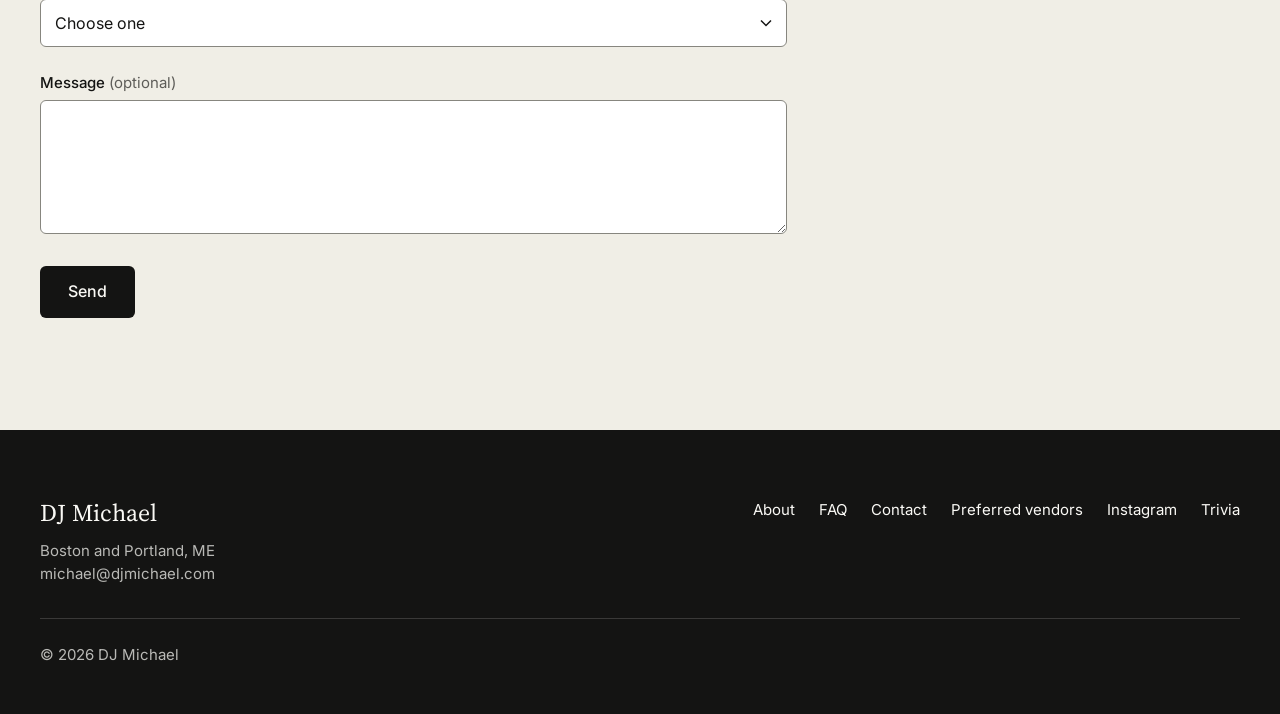
==== commit b6528e81: "Use the banner art for the hero, darken the header, make orange a highlight only - Hero takes the 19" ====
--- a/index.html
+++ b/index.html
@@ -1,5 +1,5 @@
 <!doctype html>
-<html lang="en" data-type="a" data-button="orange" data-hero="overlay">
+<html lang="en" data-type="a">
 <head>
   <meta charset="utf-8">
   <meta name="viewport" content="width=device-width, initial-scale=1">
@@ -10,7 +10,7 @@
   <meta property="og:title" content="DJ Michael | Wedding DJ in Boston and Portland, Maine">
   <meta property="og:description" content="Wedding DJ Michael O'Neill: 25 years, 1,000+ weddings and 286 five-star reviews across New England. Based in Boston and Portland, Maine.">
   <meta property="og:url" content="https://djmichael.com/">
-  <meta name="theme-color" content="#FAF9F5">
+  <meta name="theme-color" content="#141413">
 
   <!-- Fonts: both pairings load for the prototype. Phase 2 self-hosts only the winner. -->
   <link rel="preconnect" href="https://fonts.googleapis.com">
@@ -43,7 +43,7 @@
     "description": "Wedding DJ based in Boston and Portland, Maine. 25 years and more than 1,000 weddings across New England.",
     "url": "https://djmichael.com/",
     "email": "michael@djmichael.com",
-    "image": "https://djmichael.com/assets/img/hero.jpg",
+    "image": "https://djmichael.com/assets/img/header-come-couple-dancing.jpg",
     "founder": { "@type": "Person", "name": "Michael O'Neill" },
     "areaServed": [
       { "@type": "Place", "name": "Greater Boston, Massachusetts" },
@@ -100,8 +100,8 @@
     <!-- part: hero -->
     <section class="hero" data-part="hero" aria-labelledby="hero-title">
       <div class="hero__media">
-        <!-- PLACEHOLDER: hero photo. Packed dance floor, couple mid-dance. -->
-        <img class="hero__img" src="assets/img/hero.svg" width="2400" height="1350" alt="A packed dance floor with a couple mid-dance at a wedding reception" fetchpriority="high">
+        <!-- Banner art is darkened on the left to hold the text. A mobile crop can be added as a <picture> source. -->
+        <img class="hero__img" src="assets/img/header-come-couple-dancing.jpg" width="1920" height="600" alt="A bride and groom dancing in a pool of warm light, surrounded by guests on a crowded dance floor" fetchpriority="high">
         <!-- Optional loop: uncomment when the clip exists. site.js starts it unless the visitor prefers reduced motion.
         <video class="hero__video" muted loop playsinline preload="none" poster="assets/video/hero-poster.svg" aria-hidden="true" data-hero-video>
           <source data-src="assets/video/hero-loop.mp4" type="video/mp4">
--- a/assets/css/tokens.css
+++ b/assets/css/tokens.css
@@ -0,0 +1,86 @@
+/* ==========================================================================
+   Design tokens — djmichael.com
+   Everything visual that might change lives here as a custom property.
+   Variant blocks at the bottom are driven by data-* attributes on <html>
+   (see the dev switcher in site.js). Delete the losing variants once the
+   direction is approved.
+   ========================================================================== */
+
+:root {
+  /* Color ---------------------------------------------------------------- */
+  --orange: #FA5B0F;          /* highlight only: hover underlines, small details, focus. Never a fill or text. */
+  --black: #141413;           /* text, wordmark, footer */
+  --white: #FFFFFF;           /* cards, form fields */
+  --paper: #FAF9F5;           /* page background */
+  --paper-2: #F0EEE6;         /* tinted band (contact block) */
+  --gray-100: #E8E6DF;        /* light buttons on dark surfaces */
+  --gray-200: #E3E0D6;        /* hairlines */
+  --gray-500: #87867F;        /* form borders, non-text UI (3.6:1 on white) */
+  --gray-700: #5E5D59;        /* secondary text (6:1 on paper) */
+  --error: #B3261E;
+
+  --text: var(--black);
+  --text-muted: var(--gray-700);
+  --rule: var(--gray-200);
+  --focus: var(--orange);
+
+  /* Type ----------------------------------------------------------------- */
+  --font-display: "Source Serif 4", Georgia, "Times New Roman", serif;
+  --font-text: "Inter", ui-sans-serif, system-ui, -apple-system, "Segoe UI", sans-serif;
+  --display-weight: 400;
+  --display-tracking: -0.015em;
+
+  --fs-body: 1.125rem;        /* 18px */
+  --lh-body: 1.55;
+  --fs-small: 0.9375rem;      /* 15px */
+  --fs-xsmall: 0.8125rem;     /* 13px floor */
+  --fs-h1: clamp(2.5rem, 1.6rem + 3.6vw, 4.5rem);      /* 40 → 72 */
+  --fs-hero: clamp(2.25rem, 1.2rem + 2.6vw, 3.75rem);  /* 36 → 60, sized to the banner */
+  --fs-h2: clamp(1.75rem, 1.35rem + 1.6vw, 2.75rem);   /* 28 → 44 */
+  --fs-h3: 1.375rem;          /* 22px */
+  --fs-quote: clamp(1.25rem, 1.1rem + 0.5vw, 1.5rem);
+  --fs-stat: clamp(2rem, 1.6rem + 1.4vw, 2.75rem);
+  --lh-tight: 1.05;
+  --lh-heading: 1.15;
+
+  /* Space (8px grid) ----------------------------------------------------- */
+  --s-1: 0.5rem;   /* 8 */
+  --s-2: 1rem;     /* 16 */
+  --s-3: 1.5rem;   /* 24 */
+  --s-4: 2rem;     /* 32 */
+  --s-5: 3rem;     /* 48 */
+  --s-6: 4rem;     /* 64 */
+  --s-7: 5rem;     /* 80 */
+  --section-pad: clamp(4.5rem, 3rem + 5vw, 7.5rem);   /* 72 → 120 */
+  --gutter: 1.5rem;
+  --container: 75rem;         /* 1200px */
+  --measure: 65ch;
+  --header-h: 4.5rem;
+
+  /* Shape ---------------------------------------------------------------- */
+  --radius: 6px;
+  --hairline: 1px solid var(--rule);
+
+  /* Buttons (primary). Dark surfaces override these in site.css. -------- */
+  --btn-bg: var(--black);
+  --btn-fg: var(--paper);
+  --btn-bg-hover: var(--black);
+  --btn-fg-hover: var(--white);
+}
+
+@media (min-width: 64em) {
+  :root {
+    --gutter: 2.5rem;
+    --header-h: 5rem;
+  }
+}
+
+/* --------------------------------------------------------------------------
+   Variant: type pairing
+   -------------------------------------------------------------------------- */
+:root[data-type="b"] {
+  --font-display: "Newsreader", Georgia, "Times New Roman", serif;
+  --font-text: "Instrument Sans", ui-sans-serif, system-ui, -apple-system, "Segoe UI", sans-serif;
+  --display-weight: 400;
+  --display-tracking: -0.02em;
+}
--- a/assets/css/site.css
+++ b/assets/css/site.css
@@ -0,0 +1,763 @@
+/* ==========================================================================
+   djmichael.com — layout and components
+   Depends on tokens.css. Sections map 1:1 to future template parts.
+   ========================================================================== */
+
+/* Base ------------------------------------------------------------------- */
+*, *::before, *::after { box-sizing: border-box; }
+
+html {
+  -webkit-text-size-adjust: 100%;
+  text-size-adjust: 100%;
+  scroll-padding-top: calc(var(--header-h) + var(--s-2));
+}
+
+body {
+  margin: 0;
+  background: var(--paper);
+  color: var(--text);
+  font-family: var(--font-text);
+  font-size: var(--fs-body);
+  line-height: var(--lh-body);
+  -webkit-font-smoothing: antialiased;
+  overflow-x: clip;
+}
+
+body.is-menu-open { overflow: hidden; }
+
+img, video, svg { display: block; max-width: 100%; }
+img, video { height: auto; }
+
+h1, h2, h3, p, ul, ol, dl, dd, figure, blockquote { margin: 0; }
+ul, ol { padding: 0; list-style: none; }
+
+a { color: inherit; text-decoration-thickness: 1px; text-underline-offset: 0.2em; }
+a:hover { text-decoration-color: var(--orange); }
+
+:focus-visible {
+  outline: 2px solid var(--focus);
+  outline-offset: 3px;
+  border-radius: 2px;
+}
+
+@media (prefers-reduced-motion: reduce) {
+  *, *::before, *::after { transition: none !important; animation: none !important; scroll-behavior: auto !important; }
+}
+
+.container {
+  width: 100%;
+  max-width: calc(var(--container) + var(--gutter) * 2);
+  margin-inline: auto;
+  padding-inline: var(--gutter);
+}
+
+.visually-hidden {
+  position: absolute !important;
+  width: 1px; height: 1px;
+  padding: 0; margin: -1px;
+  overflow: hidden; clip: rect(0 0 0 0);
+  white-space: nowrap; border: 0;
+}
+
+.skip-link {
+  position: absolute; left: var(--s-2); top: -100px; z-index: 100;
+  padding: var(--s-1) var(--s-2);
+  background: var(--black); color: var(--white);
+  border-radius: var(--radius);
+}
+.skip-link:focus { top: var(--s-1); }
+
+/* Type helpers ------------------------------------------------------------ */
+.eyebrow {
+  font-family: var(--font-text);
+  font-size: var(--fs-xsmall);
+  font-weight: 500;
+  letter-spacing: 0.08em;
+  text-transform: uppercase;
+}
+
+.section__title,
+.hero__title {
+  font-family: var(--font-display);
+  font-weight: var(--display-weight);
+  letter-spacing: var(--display-tracking);
+  text-wrap: balance;
+}
+
+.section__title {
+  font-size: var(--fs-h2);
+  line-height: var(--lh-heading);
+  margin-bottom: var(--s-5);
+}
+
+.link-arrow {
+  font-weight: 500;
+  text-decoration: none;
+  border-bottom: 1px solid currentColor;
+  padding-bottom: 2px;
+  transition: border-color 0.15s;
+}
+.link-arrow::after { content: " →"; }
+.link-arrow:hover { border-bottom-color: var(--orange); }
+
+/* Buttons -----------------------------------------------------------------
+   Orange is a highlight, not a fill: it shows as an underline on hover.
+   Dark contexts (header, hero) swap the button tokens to light gray. */
+.btn {
+  display: inline-flex;
+  align-items: center;
+  justify-content: center;
+  min-height: 44px;
+  padding: 0.625rem 1.25rem;
+  border: 0;
+  border-radius: var(--radius);
+  font: 500 var(--fs-small) / 1.2 var(--font-text);
+  text-decoration: none;
+  white-space: nowrap;
+  cursor: pointer;
+  transition: background-color 0.15s, color 0.15s, box-shadow 0.15s;
+}
+
+.btn--primary {
+  background: var(--btn-bg);
+  color: var(--btn-fg);
+}
+.btn--primary:hover {
+  background: var(--btn-bg-hover);
+  color: var(--btn-fg-hover);
+  box-shadow: inset 0 -3px 0 var(--orange);
+}
+
+.btn--large { min-height: 52px; padding: 0.875rem 1.75rem; font-size: 1rem; }
+.btn--block { display: flex; width: 100%; }
+.btn--header { min-height: 40px; padding: 0.5rem 1rem; }
+
+/* Dark surfaces ------------------------------------------------------------ */
+.site-header,
+.hero,
+.site-footer {
+  --text: var(--paper);
+  --text-muted: rgb(250 249 245 / 0.72);
+  --rule: rgb(250 249 245 / 0.16);
+  --hairline: 1px solid var(--rule);
+  --btn-bg: var(--gray-100);
+  --btn-fg: var(--black);
+  --btn-bg-hover: var(--white);
+  --btn-fg-hover: var(--black);
+  color: var(--text);
+}
+
+/* Header ------------------------------------------------------------------ */
+.site-header {
+  position: sticky;
+  top: 0;
+  z-index: 50;
+  background: var(--black);
+  border-bottom: var(--hairline);
+}
+
+.site-header__inner {
+  display: flex;
+  align-items: center;
+  gap: var(--s-2);
+  height: var(--header-h);
+}
+
+.wordmark {
+  display: flex;
+  align-items: baseline;
+  gap: var(--s-2);
+  margin-right: auto;
+  text-decoration: none;
+  min-width: 0;
+}
+.wordmark__name {
+  font-family: var(--font-display);
+  font-size: 1.5rem;
+  font-weight: 500;
+  letter-spacing: -0.01em;
+  line-height: 1;
+  white-space: nowrap;
+}
+.wordmark__name::after {
+  content: "";
+  display: inline-block;
+  width: 0.28em; height: 0.28em;
+  margin-left: 0.12em;
+  background: var(--orange);
+  border-radius: 50%;
+}
+.wordmark__tagline {
+  display: none;
+  font-size: var(--fs-xsmall);
+  color: var(--text-muted);
+  white-space: nowrap;
+}
+
+.site-nav__list { display: flex; gap: var(--s-4); }
+.site-nav__link {
+  font-size: var(--fs-small);
+  font-weight: 500;
+  text-decoration: none;
+  padding-block: var(--s-1);
+  border-bottom: 1px solid transparent;
+}
+.site-nav__link:hover { border-bottom-color: var(--orange); }
+.site-nav__link[aria-current="page"] { border-bottom-color: currentColor; }
+
+.menu-toggle {
+  display: inline-grid;
+  place-items: center;
+  width: 44px; height: 44px;
+  margin-right: -10px;
+  padding: 0;
+  background: none; border: 0;
+  color: var(--text);
+  cursor: pointer;
+}
+.menu-toggle__icon { fill: none; stroke: currentColor; stroke-width: 1.75; stroke-linecap: round; }
+.menu-toggle__close { display: none; }
+.menu-toggle[aria-expanded="true"] .menu-toggle__open { display: none; }
+.menu-toggle[aria-expanded="true"] .menu-toggle__close { display: block; }
+
+/* Mobile: nav is a full-screen panel opened by the toggle */
+@media (max-width: 47.99em) {
+  .site-nav {
+    position: fixed;
+    inset: var(--header-h) 0 0 0;
+    padding: var(--s-2) var(--gutter) var(--s-5);
+    background: var(--black);
+    overflow-y: auto;
+    display: none;
+  }
+  .site-nav.is-open { display: block; }
+  .site-nav__list { flex-direction: column; gap: 0; }
+  .site-nav__link {
+    display: block;
+    padding-block: var(--s-2);
+    border-bottom: var(--hairline);
+    font-family: var(--font-display);
+    font-size: 1.75rem;
+    font-weight: var(--display-weight);
+  }
+  .site-nav__extra { margin-top: var(--s-4); display: grid; gap: var(--s-3); text-align: center; }
+  .site-nav__extra .btn { min-height: 52px; font-size: 1rem; }
+  .site-nav__email { font-size: var(--fs-small); color: var(--text-muted); }
+
+  /* The open menu carries its own full-width CTA, as in the wireframe. */
+  body.is-menu-open .site-header__cta { display: none; }
+
+  /* Without JS there is no toggle; show the CTA only. */
+  html:not(.js) .menu-toggle { display: none; }
+}
+
+@media (max-width: 22.4em) {
+  .wordmark__name { font-size: 1.3rem; }
+  .btn--header { padding-inline: 0.75rem; }
+}
+
+@media (min-width: 48em) {
+  .menu-toggle { display: none; }
+  .site-nav { display: block; }
+  .site-nav__item--mobile, .site-nav__extra { display: none; }
+  .site-header__inner { gap: var(--s-4); }
+}
+
+@media (min-width: 64em) {
+  .wordmark__tagline { display: inline; }
+}
+
+/* Sections ---------------------------------------------------------------- */
+.section { padding-block: var(--section-pad); }
+.section--rule { padding-top: 0; }
+.section--rule > .container::before {
+  content: "";
+  display: block;
+  border-top: var(--hairline);
+  margin-bottom: var(--section-pad);
+}
+
+/* Accent rule: hairline with a short orange segment on top (steps, quotes) */
+.accent-rule,
+.quote,
+.steps__item {
+  position: relative;
+  border-top: var(--hairline);
+  padding-top: var(--s-3);
+}
+.accent-rule::before,
+.quote::before,
+.steps__item::before {
+  content: "";
+  position: absolute;
+  top: -1px; left: 0;
+  width: 2rem;
+  border-top: 2px solid var(--orange);
+}
+
+/* Hero --------------------------------------------------------------------
+   The art is a 1920×600 banner, darkened on the left to hold text.
+   Mobile: image cropped to the couple, text below on black.
+   48em+: text over the image's dark left side; the band keeps the art's
+   aspect ratio (with a floor for the text) so the proof strip stays above
+   the fold. */
+.hero { position: relative; background: var(--black); }
+.hero__media { position: relative; overflow: hidden; aspect-ratio: 16 / 9; }
+.hero__img, .hero__video {
+  position: absolute;
+  inset: 0;
+  width: 100%;
+  height: 100%;
+  object-fit: cover;
+  object-position: 58% 50%; /* the couple sits just right of center */
+}
+.hero__content { padding-block: var(--s-4) var(--s-5); }
+.hero__eyebrow { margin-bottom: var(--s-2); color: var(--text-muted); }
+.hero__title {
+  font-size: var(--fs-hero);
+  line-height: var(--lh-tight);
+}
+.hero__subhead {
+  margin-top: var(--s-2);
+  font-size: clamp(1.0625rem, 0.95rem + 0.4vw, 1.3125rem);
+  line-height: 1.45;
+  max-width: 34ch;
+  color: rgb(250 249 245 / 0.88);
+}
+.hero__cta { margin-top: var(--s-3); }
+
+@media (min-width: 48em) {
+  .hero {
+    display: grid;
+    /* 31.25vw = the art's 600/1920 ratio; floor for the text, cap for wide screens */
+    min-height: clamp(21rem, 31.25vw, 42rem);
+  }
+  .hero > * { grid-area: 1 / 1; }
+  .hero__media { aspect-ratio: auto; }
+  /* Anchor left: when the band is cropped, the couple slides right, away from the text */
+  .hero__img, .hero__video { object-position: 0% 50%; }
+  .hero__content {
+    position: relative;
+    display: flex;
+    align-items: center;
+    padding-block: var(--s-4);
+  }
+  .hero__text { max-width: min(44%, 36rem); }
+  .hero__cta { margin-top: var(--s-4); }
+}
+
+/* Proof strip --------------------------------------------------------------- */
+.proof { border-bottom: var(--hairline); background: var(--paper); }
+.proof__list {
+  display: grid;
+  grid-template-columns: repeat(2, minmax(0, 1fr));
+}
+.proof__item { border-bottom: var(--hairline); }
+.proof__item:nth-child(odd) { border-right: var(--hairline); }
+.proof__item--award { grid-column: 1 / -1; border-right: 0 !important; border-bottom: 0; }
+
+.proof__link {
+  display: flex;
+  flex-direction: column;
+  gap: 2px;
+  height: 100%;
+  padding: var(--s-3) var(--s-2);
+  text-decoration: none;
+  text-align: center;
+  align-items: center;
+}
+a.proof__link { transition: background-color 0.15s; }
+a.proof__link:hover { background: var(--white); }
+a.proof__link:hover .proof__platform { text-decoration: underline; text-decoration-color: var(--orange); }
+.proof__link:focus-visible { outline-offset: -3px; }
+
+.proof__rating {
+  font-family: var(--font-display);
+  font-size: clamp(1.75rem, 1rem + 1.6vw, 2.5rem);
+  font-weight: var(--display-weight);
+  letter-spacing: var(--display-tracking);
+  line-height: 1.1;
+}
+.proof__count { font-size: var(--fs-small); }
+.proof__platform {
+  display: inline-flex;
+  align-items: center;
+  gap: 4px;
+  font-size: var(--fs-xsmall);
+  color: var(--text-muted);
+  letter-spacing: 0.06em;
+  text-transform: uppercase;
+  font-weight: 500;
+  white-space: nowrap;
+  margin-top: var(--s-1);
+}
+.icon--external { fill: none; stroke: currentColor; stroke-width: 1.5; stroke-linecap: round; }
+
+@media (min-width: 48em) {
+  .proof__list { grid-template-columns: repeat(5, minmax(0, 1fr)); }
+  .proof__platform { letter-spacing: 0.02em; }
+  .proof__item { border-bottom: 0; border-right: var(--hairline); }
+  .proof__item:last-child { border-right: 0; }
+  .proof__item--award { grid-column: auto; }
+  .proof__link { padding: var(--s-4) var(--s-2); }
+}
+@media (min-width: 64em) {
+  .proof__platform { letter-spacing: 0.06em; }
+}
+
+/* Testimonials ------------------------------------------------------------ */
+.testimonials__list {
+  display: grid;
+  gap: var(--s-5);
+}
+.quote { height: 100%; display: flex; flex-direction: column; gap: var(--s-3); }
+.quote__text {
+  font-family: var(--font-display);
+  font-size: var(--fs-quote);
+  line-height: 1.4;
+  font-weight: var(--display-weight);
+}
+.quote__text p::before { content: "\201C"; }
+.quote__text p::after { content: "\201D"; }
+.quote__cite { margin-top: auto; font-size: var(--fs-small); color: var(--text-muted); }
+.quote__name { color: var(--text); font-weight: 500; }
+
+@media (min-width: 64em) {
+  .testimonials__list { grid-template-columns: repeat(3, minmax(0, 1fr)); gap: var(--s-5); }
+}
+
+/* Gallery ----------------------------------------------------------------- */
+.gallery__grid {
+  display: grid;
+  grid-template-columns: repeat(2, minmax(0, 1fr));
+  gap: var(--s-1);
+}
+.gallery__link {
+  position: relative;
+  display: block;
+  aspect-ratio: 1;
+  overflow: hidden;
+  border-radius: var(--radius);
+  background: var(--gray-200);
+}
+.gallery__img {
+  width: 100%;
+  height: 100%;
+  object-fit: cover;
+  transition: transform 0.4s ease;
+}
+.gallery__link:hover .gallery__img { transform: scale(1.03); }
+.gallery__play {
+  position: absolute;
+  left: var(--s-2); bottom: var(--s-2);
+  display: grid; place-items: center;
+  width: 48px; height: 48px;
+  border-radius: 50%;
+  background: var(--paper);
+  color: var(--black);
+  transition: background-color 0.15s;
+}
+.gallery__play svg { fill: currentColor; margin-left: 2px; }
+.gallery__link:hover .gallery__play { background: var(--orange); }
+.gallery__caption {
+  margin-top: var(--s-3);
+  font-size: var(--fs-small);
+  color: var(--text-muted);
+}
+.gallery__caption a { color: var(--text); }
+
+@media (min-width: 48em) {
+  .gallery__grid { grid-template-columns: repeat(4, minmax(0, 1fr)); gap: var(--s-2); }
+}
+
+/* About (short) ------------------------------------------------------------ */
+.about-short__inner {
+  display: grid;
+  gap: var(--s-5);
+}
+.about-short__img {
+  width: 100%;
+  aspect-ratio: 4 / 5;
+  object-fit: cover;
+  border-radius: var(--radius);
+}
+.about-short__body .section__title { margin-bottom: var(--s-3); }
+.about-short__text { max-width: var(--measure); }
+.about-short__body .link-arrow { display: inline-block; margin-top: var(--s-4); }
+
+.stats {
+  display: grid;
+  grid-template-columns: repeat(2, minmax(0, 1fr));
+  gap: var(--s-3) var(--s-3);
+  margin-top: var(--s-5);
+}
+.stats__item {
+  display: flex;
+  flex-direction: column-reverse;
+  justify-content: flex-end;
+  gap: var(--s-1);
+  border-top: var(--hairline);
+  padding-top: var(--s-2);
+}
+.stats__value {
+  font-family: var(--font-display);
+  font-size: var(--fs-stat);
+  font-weight: var(--display-weight);
+  letter-spacing: var(--display-tracking);
+  line-height: 1;
+}
+.stats__label { font-size: var(--fs-small); color: var(--text-muted); line-height: 1.35; }
+
+@media (min-width: 48em) {
+  .about-short__inner { grid-template-columns: minmax(0, 5fr) minmax(0, 7fr); gap: var(--s-6); align-items: center; }
+  .stats { grid-template-columns: repeat(4, minmax(0, 1fr)); }
+}
+
+/* How it works ------------------------------------------------------------ */
+.steps__list {
+  display: grid;
+  gap: var(--s-4);
+  counter-reset: none;
+}
+.steps__item { display: grid; gap: var(--s-1); align-content: start; }
+.steps__number {
+  font-family: var(--font-display);
+  font-size: var(--fs-h3);
+  line-height: 1;
+  color: var(--text-muted);
+  margin-bottom: var(--s-2);
+}
+.steps__title { font-size: var(--fs-body); font-weight: 600; line-height: 1.3; }
+.steps__text { color: var(--text-muted); max-width: 32ch; }
+
+@media (min-width: 48em) {
+  .steps__list { grid-template-columns: repeat(2, minmax(0, 1fr)); gap: var(--s-5) var(--s-4); }
+}
+@media (min-width: 64em) {
+  .steps__list { grid-template-columns: repeat(4, minmax(0, 1fr)); }
+}
+
+/* Services ---------------------------------------------------------------- */
+.services__list {
+  display: grid;
+  gap: var(--s-5);
+}
+.service__img {
+  width: 100%;
+  aspect-ratio: 3 / 2;
+  object-fit: cover;
+  border-radius: var(--radius);
+  margin-bottom: var(--s-3);
+}
+.service__title {
+  font-family: var(--font-display);
+  font-size: var(--fs-h3);
+  font-weight: var(--display-weight);
+  line-height: 1.25;
+  margin-bottom: var(--s-1);
+}
+.service__text { color: var(--text-muted); font-size: 1rem; }
+.services__more { margin-top: var(--s-5); }
+
+@media (min-width: 48em) {
+  .services__list { grid-template-columns: repeat(2, minmax(0, 1fr)); gap: var(--s-5) var(--s-4); }
+}
+@media (min-width: 64em) {
+  .services__list { grid-template-columns: repeat(4, minmax(0, 1fr)); }
+}
+
+/* Contact block ------------------------------------------------------------ */
+.contact-block { background: var(--paper-2); }
+.contact-block__inner {
+  display: grid;
+  gap: var(--s-5);
+}
+.contact-block__aside {
+  font-size: 1rem;
+  border-top: 1px solid var(--gray-500);
+  padding-top: var(--s-3);
+  align-self: start;
+}
+.contact-block__label { color: var(--text-muted); font-size: var(--fs-small); }
+.contact-block__email {
+  font-family: var(--font-display);
+  font-size: clamp(1.25rem, 1.1rem + 0.5vw, 1.5rem);
+  margin-top: var(--s-1);
+  overflow-wrap: anywhere;
+}
+.contact-block__instagram { margin-top: var(--s-2); }
+.contact-block__note {
+  margin-top: var(--s-4);
+  color: var(--text-muted);
+  font-size: var(--fs-small);
+  max-width: 34ch;
+}
+
+@media (min-width: 64em) {
+  .contact-block__inner { grid-template-columns: minmax(0, 8fr) minmax(0, 4fr); gap: var(--s-7); }
+  .contact-block__aside { margin-top: calc(var(--fs-h2) * 1.15 + var(--s-5)); }
+}
+
+/* Form */
+.contact-form__grid {
+  display: grid;
+  gap: var(--s-3);
+}
+.field { display: grid; gap: 6px; align-content: start; }
+.field__label { font-size: var(--fs-small); font-weight: 500; }
+.field__optional { font-weight: 400; color: var(--text-muted); }
+.field__input {
+  width: 100%;
+  min-height: 48px;
+  padding: 0.625rem 0.875rem;
+  font: 400 1rem / 1.4 var(--font-text);
+  color: var(--text);
+  background: var(--white);
+  border: 1px solid var(--gray-500);
+  border-radius: var(--radius);
+  appearance: none;
+}
+.field__input:focus-visible { outline-offset: 0; border-color: var(--black); }
+.field__select {
+  padding-right: 2.5rem;
+  background-image: url("data:image/svg+xml,%3Csvg xmlns='http://www.w3.org/2000/svg' width='12' height='8' viewBox='0 0 12 8'%3E%3Cpath d='M1 1.5l5 5 5-5' fill='none' stroke='%23141413' stroke-width='1.5'/%3E%3C/svg%3E");
+  background-repeat: no-repeat;
+  background-position: right 0.875rem center;
+}
+.field__textarea { min-height: 8rem; resize: vertical; }
+.field__input[aria-invalid="true"] { border-color: var(--error); box-shadow: inset 0 0 0 1px var(--error); }
+.field__error { font-size: var(--fs-small); color: var(--error); }
+.field--hp { position: absolute; left: -10000px; width: 1px; height: 1px; overflow: hidden; }
+
+.contact-form { position: relative; }
+.contact-form__actions { margin-top: var(--s-4); }
+.contact-form__error { margin-top: var(--s-2); color: var(--error); font-size: var(--fs-small); }
+.contact-form__success {
+  padding: var(--s-4) 0;
+  border-top: 2px solid var(--orange);
+  font-family: var(--font-display);
+  font-size: var(--fs-h3);
+}
+.contact-form__success:focus { outline: none; }
+
+@media (min-width: 40em) {
+  .contact-form__grid { grid-template-columns: repeat(2, minmax(0, 1fr)); gap: var(--s-3) var(--s-3); }
+  .field--full { grid-column: 1 / -1; }
+}
+
+/* Footer ------------------------------------------------------------------ */
+.site-footer {
+  background: var(--black);
+  color: var(--paper);
+  padding-block: var(--s-6) var(--s-5);
+  font-size: var(--fs-small);
+}
+.site-footer a { color: inherit; text-decoration: none; }
+.site-footer a:hover { text-decoration: underline; text-decoration-color: var(--orange); }
+.site-footer__inner { display: grid; gap: var(--s-4); }
+.site-footer__name {
+  font-family: var(--font-display);
+  font-size: 1.5rem;
+  margin-bottom: var(--s-1);
+}
+.site-footer__meta { color: rgb(250 249 245 / 0.72); }
+.site-footer__list { display: flex; flex-wrap: wrap; gap: var(--s-1) var(--s-3); }
+.site-footer__list a { display: inline-block; padding-block: 4px; }
+.site-footer__copy {
+  color: rgb(250 249 245 / 0.72);
+  border-top: 1px solid rgb(250 249 245 / 0.16);
+  padding-top: var(--s-3);
+}
+
+@media (min-width: 48em) {
+  .site-footer__inner { grid-template-columns: 1fr auto; align-items: start; }
+  .site-footer__copy { grid-column: 1 / -1; }
+}
+
+/* Lightbox ---------------------------------------------------------------- */
+.lightbox {
+  width: 100%;
+  max-width: 100%;
+  height: 100%;
+  max-height: 100%;
+  margin: 0;
+  padding: 0;
+  border: 0;
+  background: rgb(20 20 19 / 0.96);
+  color: var(--paper);
+}
+.lightbox::backdrop { background: rgb(20 20 19 / 0.6); }
+.lightbox__frame {
+  position: relative;
+  display: grid;
+  place-items: center;
+  height: 100%;
+  padding: var(--s-6) var(--s-2) var(--s-4);
+}
+.lightbox__figure {
+  display: grid;
+  gap: var(--s-2);
+  justify-items: center;
+  max-width: 100%;
+  max-height: 100%;
+}
+.lightbox__stage img,
+.lightbox__stage video {
+  max-width: min(100%, 90rem);
+  max-height: calc(100vh - 10rem);
+  max-height: calc(100dvh - 10rem);
+  width: auto;
+  height: auto;
+  border-radius: var(--radius);
+  background: #000;
+}
+.lightbox__caption { font-size: var(--fs-small); color: rgb(250 249 245 / 0.8); text-align: center; }
+.lightbox__count { margin-left: var(--s-1); color: rgb(250 249 245 / 0.6); }
+.lightbox__btn {
+  position: absolute;
+  display: grid; place-items: center;
+  width: 48px; height: 48px;
+  padding: 0;
+  border: 1px solid rgb(250 249 245 / 0.3);
+  border-radius: 50%;
+  background: transparent;
+  color: var(--paper);
+  cursor: pointer;
+}
+.lightbox__btn svg { fill: none; stroke: currentColor; stroke-width: 1.75; stroke-linecap: round; stroke-linejoin: round; }
+.lightbox__btn:hover { border-color: var(--orange); color: var(--orange); }
+.lightbox__btn--close { top: var(--s-2); right: var(--s-2); }
+.lightbox__btn--prev, .lightbox__btn--next { top: 50%; transform: translateY(-50%); }
+.lightbox__btn--prev { left: var(--s-2); }
+.lightbox__btn--next { right: var(--s-2); }
+
+@media (max-width: 47.99em) {
+  .lightbox__btn--prev, .lightbox__btn--next { top: auto; bottom: var(--s-2); transform: none; }
+  .lightbox__frame { padding-bottom: var(--s-7); }
+}
+
+/* Dev switcher (only rendered with ?dev=1) -------------------------------- */
+.dev-switcher {
+  position: fixed;
+  right: 12px; bottom: 12px;
+  z-index: 200;
+  display: grid;
+  gap: 8px;
+  padding: 12px;
+  background: var(--white);
+  border: 1px solid var(--black);
+  border-radius: var(--radius);
+  font: 500 13px / 1.3 ui-sans-serif, system-ui, sans-serif;
+  color: var(--black);
+}
+.dev-switcher__row { display: flex; align-items: center; gap: 6px; }
+.dev-switcher__label { width: 52px; color: var(--gray-700); }
+.dev-switcher button {
+  padding: 4px 8px;
+  border: 1px solid var(--gray-500);
+  border-radius: 4px;
+  background: var(--white);
+  font: inherit;
+  cursor: pointer;
+}
+.dev-switcher button[aria-pressed="true"] { background: var(--black); color: var(--white); border-color: var(--black); }
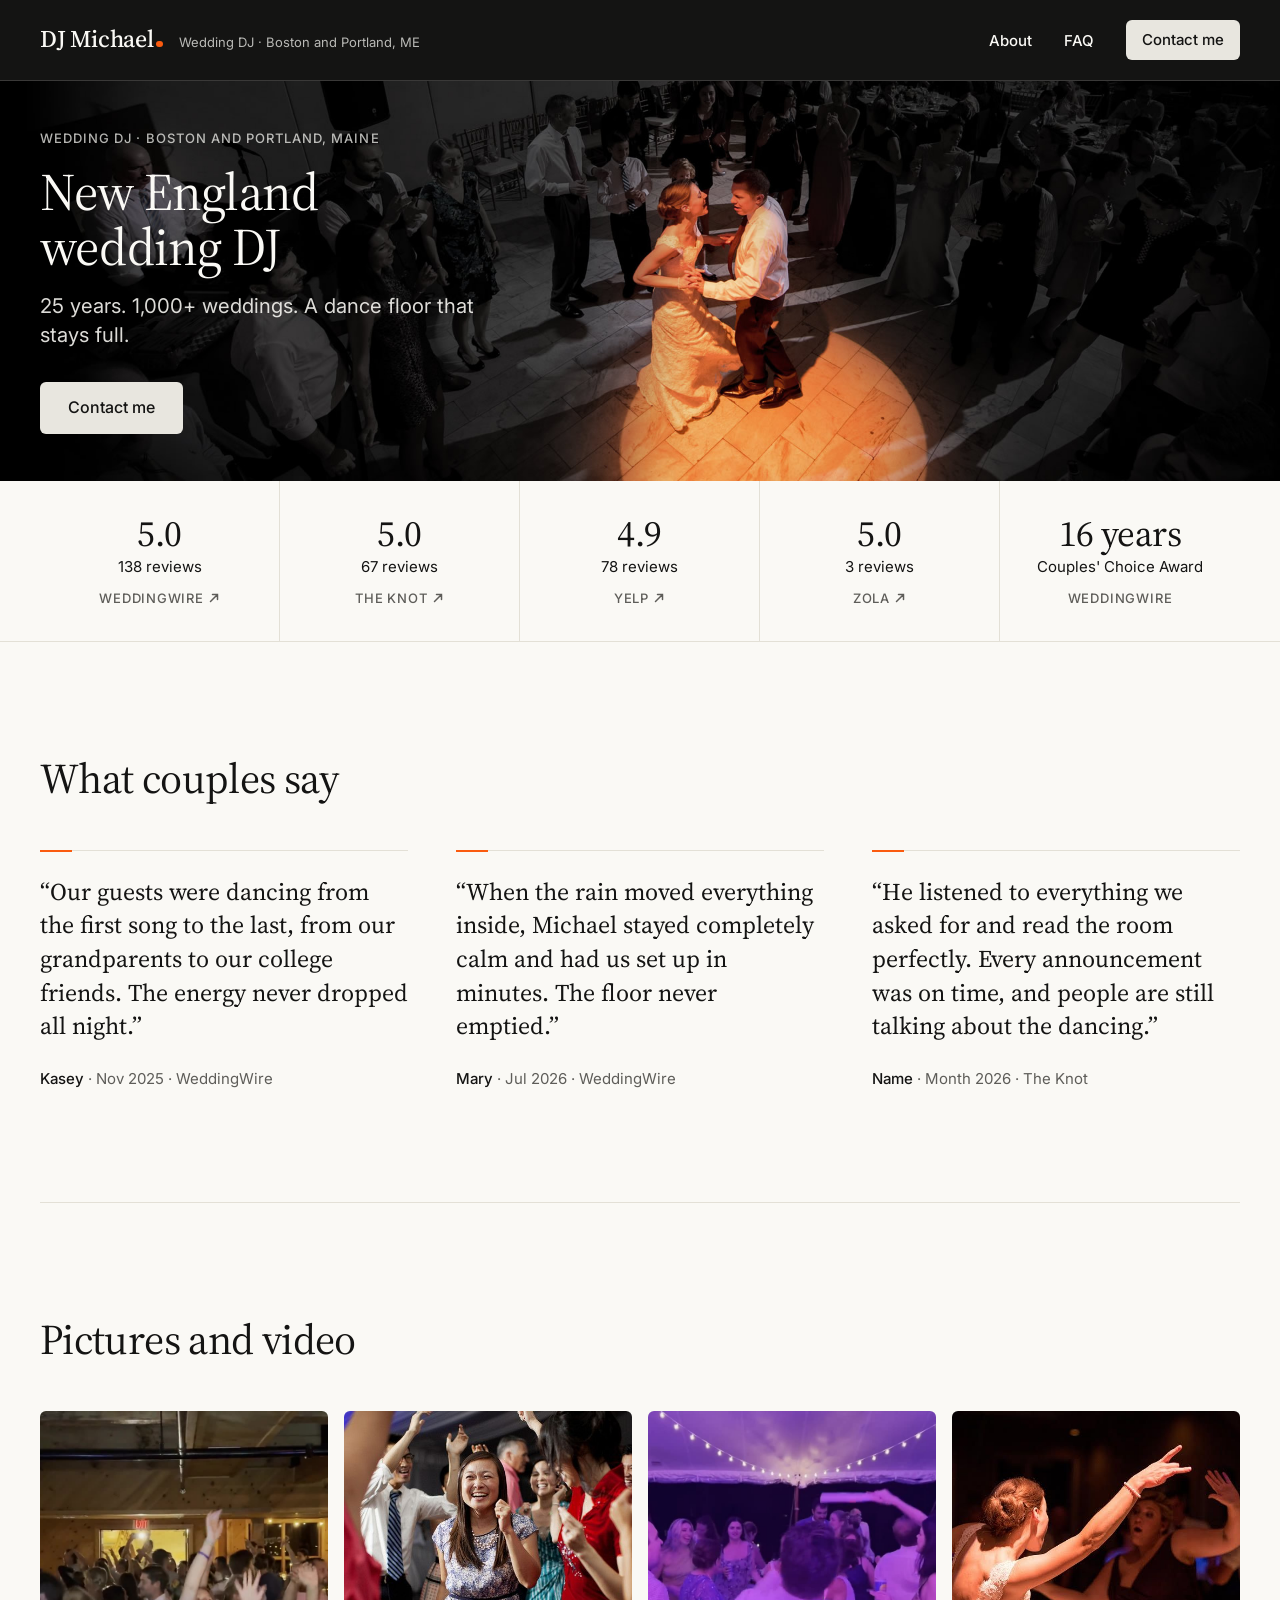
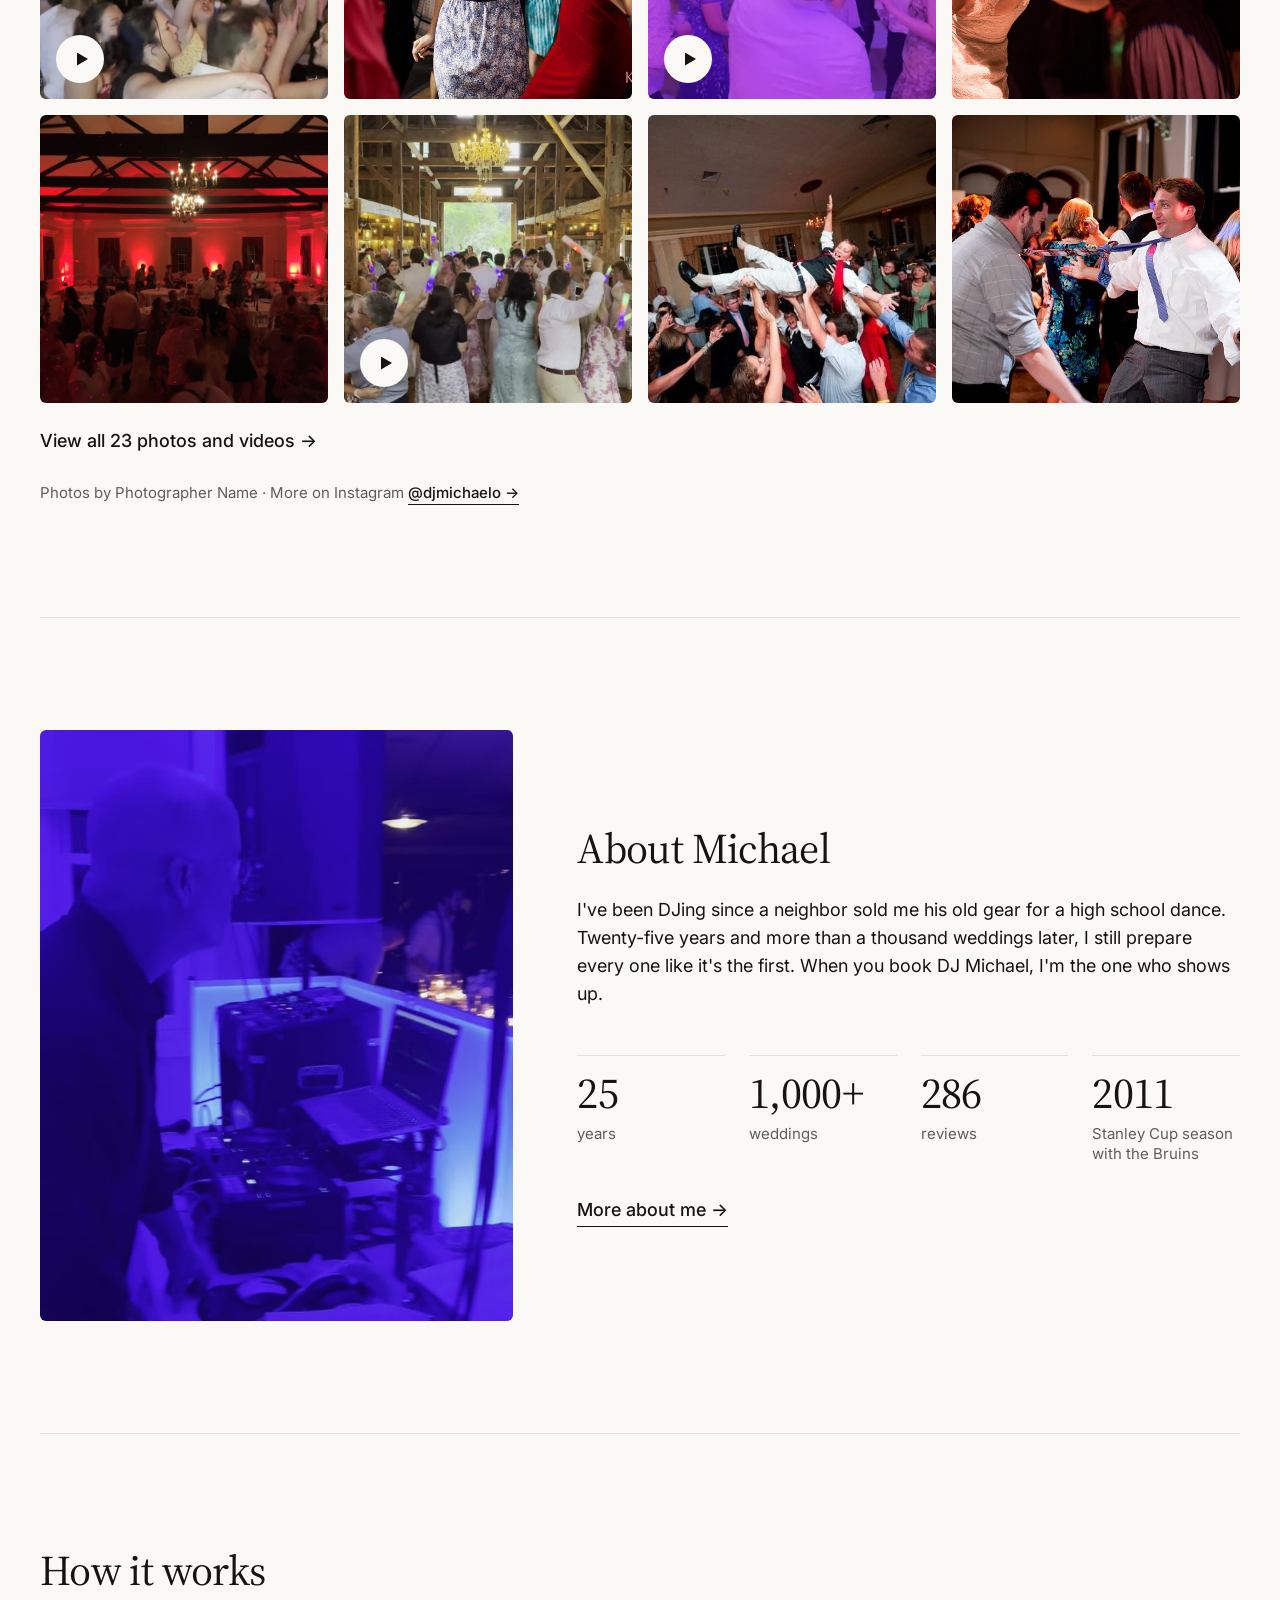
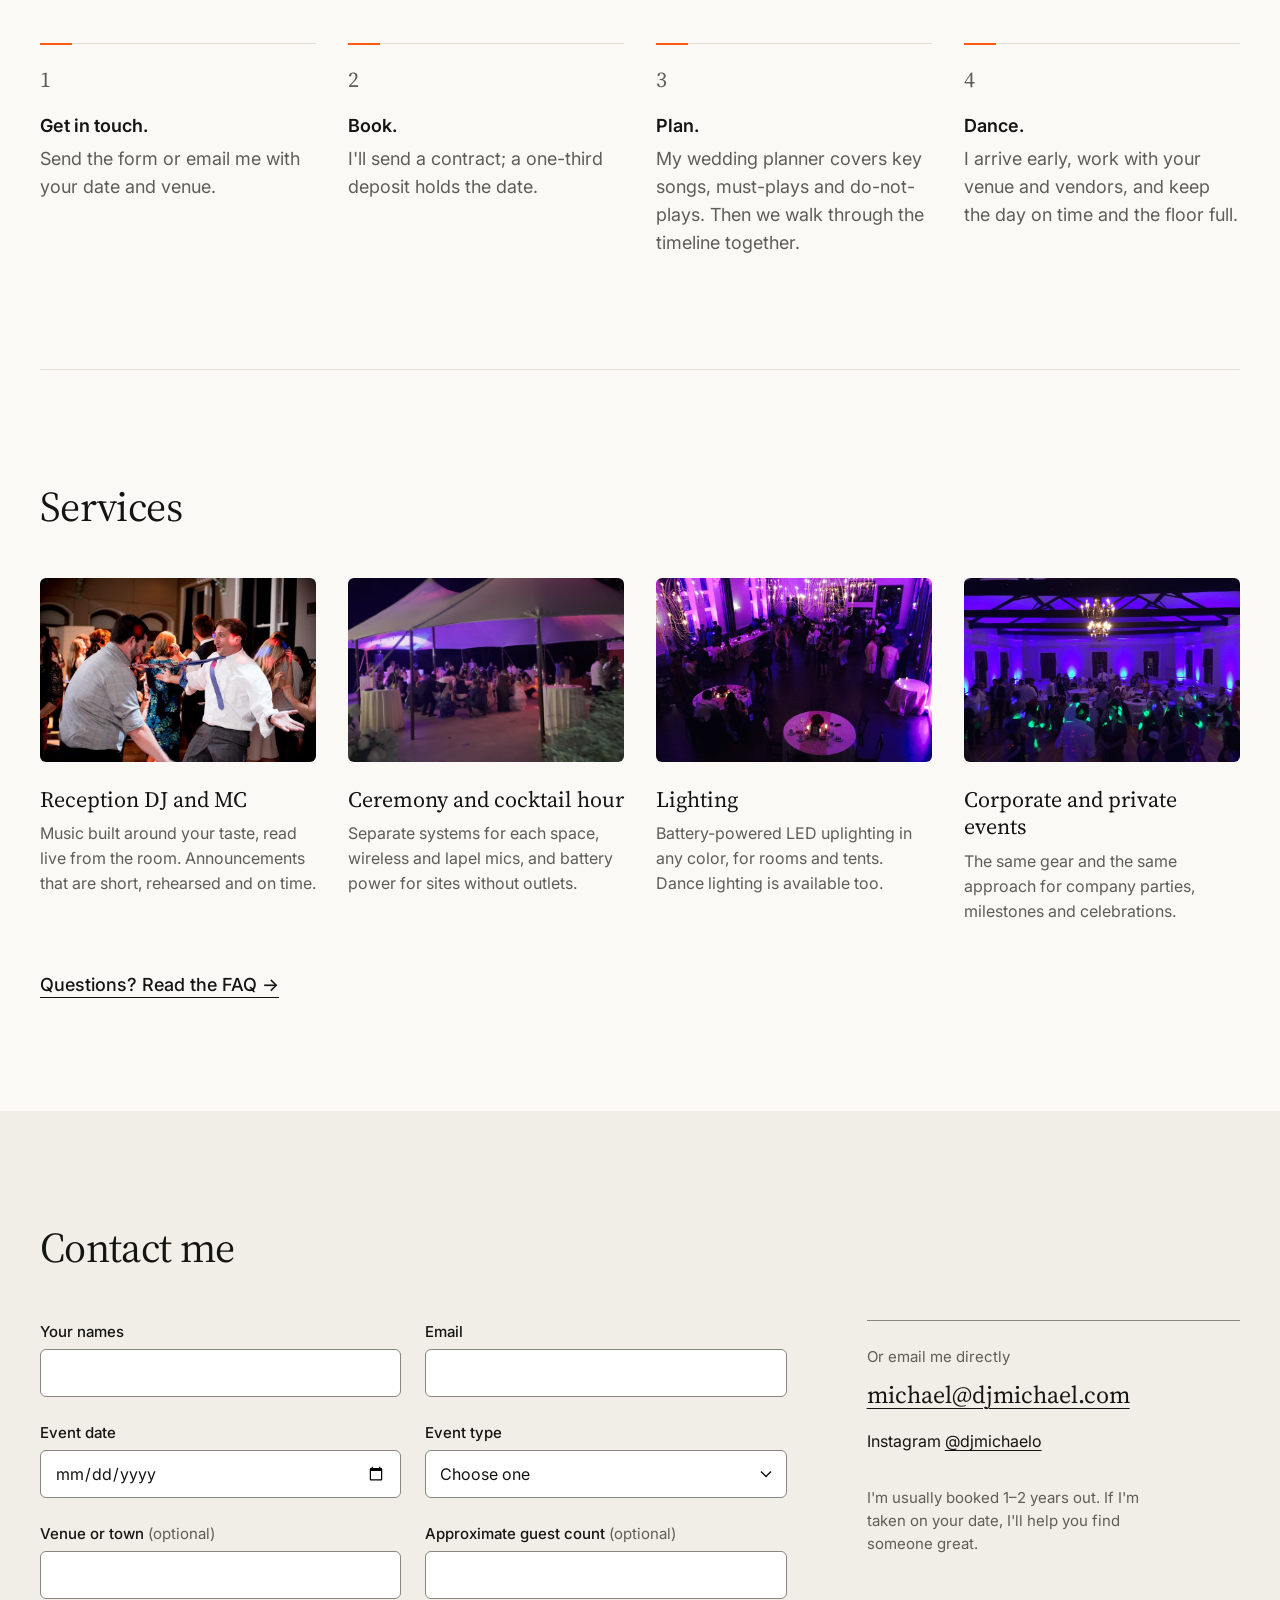
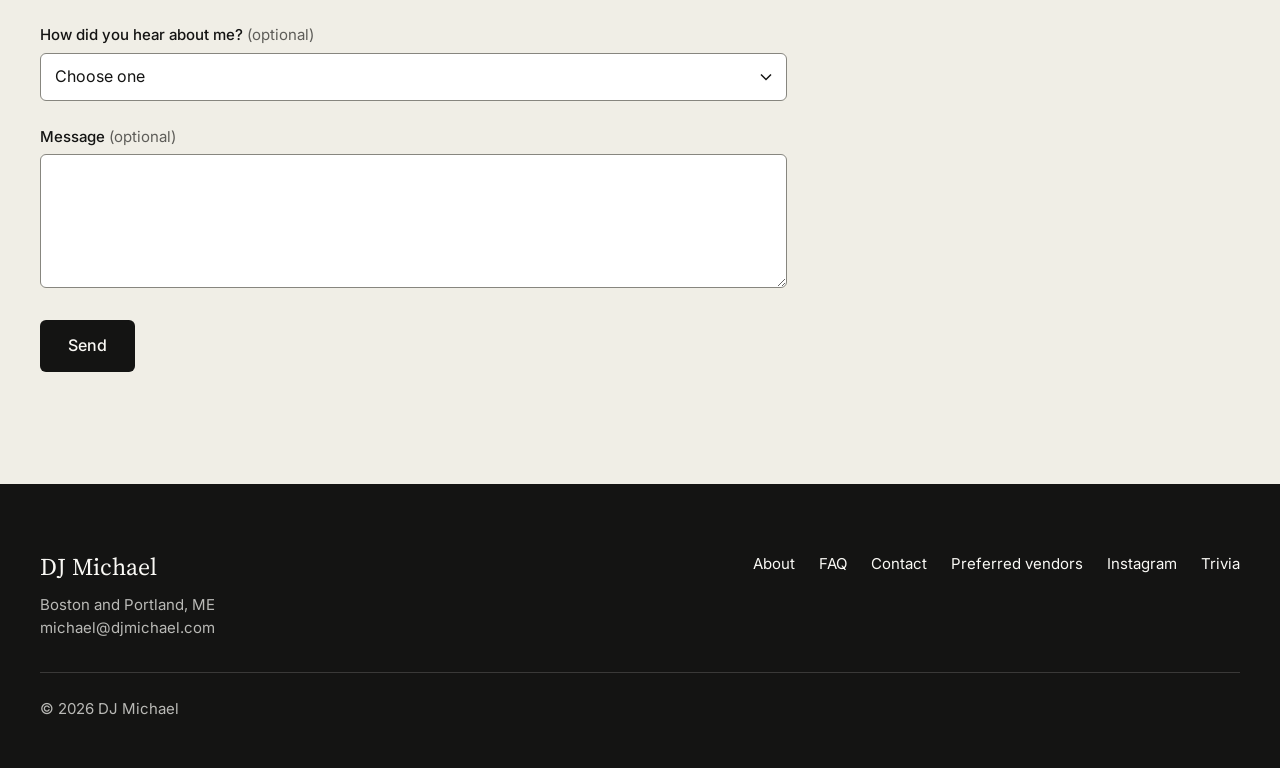
==== commit 0cfbda05: "Replace placeholders with real media; open the gallery in a modal slideshow The gallery list holds a" ====
--- a/index.html
+++ b/index.html
@@ -103,7 +103,7 @@
         <!-- Banner art is darkened on the left to hold the text. A mobile crop can be added as a <picture> source. -->
         <img class="hero__img" src="assets/img/header-come-couple-dancing.jpg" width="1920" height="600" alt="A bride and groom dancing in a pool of warm light, surrounded by guests on a crowded dance floor" fetchpriority="high">
         <!-- Optional loop: uncomment when the clip exists. site.js starts it unless the visitor prefers reduced motion.
-        <video class="hero__video" muted loop playsinline preload="none" poster="assets/video/hero-poster.svg" aria-hidden="true" data-hero-video>
+        <video class="hero__video" muted loop playsinline preload="none" poster="assets/img/header-come-couple-dancing.jpg" aria-hidden="true" data-hero-video>
           <source data-src="assets/video/hero-loop.mp4" type="video/mp4">
         </video>
         -->
@@ -201,53 +201,138 @@
     <section class="section section--rule gallery" data-part="gallery" aria-labelledby="gallery-title">
       <div class="container">
         <h2 class="section__title" id="gallery-title">Pictures and video</h2>
-        <!-- Each tile links to the full-size file, so it still works with JS off. JS opens it in the lightbox. -->
+        <!-- One list feeds both the grid and the slideshow. The first 8 show as tiles;
+             the rest only appear in the slideshow. Each tile links to its file, so it works with JS off. -->
         <ul class="gallery__grid">
           <li class="gallery__item">
-            <!-- TODO: clip files arrive from Michael; the href points at the expected path. -->
-            <a class="gallery__link gallery__link--video" href="assets/video/gallery-video-1.mp4" data-lightbox="video" data-poster="assets/video/gallery-video-1-poster.svg" data-caption="Video placeholder: phone clip">
-              <img class="gallery__img" src="assets/video/gallery-video-1-poster.svg" width="1080" height="1920" alt="Video: phone clip from the dance floor" loading="lazy">
-              <span class="gallery__play" aria-hidden="true"><svg width="20" height="20" viewBox="0 0 20 20"><path d="M6 3.5v13l11-6.5z"/></svg></span>
-            </a>
-          </li>
-          <li class="gallery__item">
-            <a class="gallery__link" href="assets/img/gallery-photo-1.svg" data-lightbox="image" data-caption="Photo placeholder: first dance">
-              <img class="gallery__img" src="assets/img/gallery-photo-1.svg" width="1800" height="1200" alt="Placeholder: first dance" loading="lazy">
-            </a>
-          </li>
-          <li class="gallery__item">
-            <a class="gallery__link gallery__link--video" href="assets/video/gallery-video-2.mp4" data-lightbox="video" data-poster="assets/video/gallery-video-2-poster.svg" data-caption="Video placeholder: grand entrance">
-              <img class="gallery__img" src="assets/video/gallery-video-2-poster.svg" width="1920" height="1080" alt="Video: grand entrance" loading="lazy">
-              <span class="gallery__play" aria-hidden="true"><svg width="20" height="20" viewBox="0 0 20 20"><path d="M6 3.5v13l11-6.5z"/></svg></span>
-            </a>
-          </li>
-          <li class="gallery__item">
-            <a class="gallery__link" href="assets/img/gallery-photo-2.svg" data-lightbox="image" data-caption="Photo placeholder: toast">
-              <img class="gallery__img" src="assets/img/gallery-photo-2.svg" width="1200" height="1800" alt="Placeholder: toast" loading="lazy">
-            </a>
-          </li>
-          <li class="gallery__item">
-            <a class="gallery__link" href="assets/img/gallery-photo-3.svg" data-lightbox="image" data-caption="Photo placeholder: dance floor">
-              <img class="gallery__img" src="assets/img/gallery-photo-3.svg" width="1800" height="1200" alt="Placeholder: dance floor" loading="lazy">
-            </a>
-          </li>
-          <li class="gallery__item">
-            <a class="gallery__link gallery__link--video" href="assets/video/gallery-video-3.mp4" data-lightbox="video" data-poster="assets/video/gallery-video-3-poster.svg" data-caption="Video placeholder: last song">
-              <img class="gallery__img" src="assets/video/gallery-video-3-poster.svg" width="1080" height="1920" alt="Video: last song of the night" loading="lazy">
-              <span class="gallery__play" aria-hidden="true"><svg width="20" height="20" viewBox="0 0 20 20"><path d="M6 3.5v13l11-6.5z"/></svg></span>
-            </a>
-          </li>
-          <li class="gallery__item">
-            <a class="gallery__link" href="assets/img/gallery-photo-4.svg" data-lightbox="image" data-caption="Photo placeholder: DJ booth in an uplit room">
-              <img class="gallery__img" src="assets/img/gallery-photo-4.svg" width="1600" height="2000" alt="Placeholder: DJ booth in an uplit room" loading="lazy">
-            </a>
-          </li>
-          <li class="gallery__item">
-            <a class="gallery__link" href="assets/img/gallery-photo-5.svg" data-lightbox="image" data-caption="Photo placeholder: tent reception">
-              <img class="gallery__img" src="assets/img/gallery-photo-5.svg" width="1800" height="1200" alt="Placeholder: tent reception" loading="lazy">
+            <a class="gallery__link gallery__link--video" href="assets/video/web/img-2109.mp4" data-lightbox="video" data-poster="assets/video/web/img-2109-poster.jpg" data-width="1280" data-height="720">
+              <img class="gallery__img" src="assets/video/web/img-2109-poster.jpg" width="1280" height="720" alt="Video: Guests with their hands up on a packed dance floor" loading="lazy">
+              <span class="gallery__play" aria-hidden="true"><svg width="20" height="20" viewBox="0 0 20 20"><path d="M6 3.5v13l11-6.5z"/></svg></span>
+            </a>
+          </li>
+          <li class="gallery__item">
+            <a class="gallery__link" href="assets/img/web/guests-laughing-800.jpg" data-lightbox="image" data-width="800" data-height="533">
+              <img class="gallery__img" src="assets/img/web/guests-laughing-800.jpg" width="800" height="533" alt="Guests laughing and dancing" loading="lazy">
+            </a>
+          </li>
+          <li class="gallery__item">
+            <a class="gallery__link gallery__link--video" href="assets/video/web/img-3747.mp4" data-lightbox="video" data-poster="assets/video/web/img-3747-poster.jpg" data-width="1280" data-height="720">
+              <img class="gallery__img" src="assets/video/web/img-3747-poster.jpg" width="1280" height="720" alt="Video: Dancing under a string-lit tent" loading="lazy">
+              <span class="gallery__play" aria-hidden="true"><svg width="20" height="20" viewBox="0 0 20 20"><path d="M6 3.5v13l11-6.5z"/></svg></span>
+            </a>
+          </li>
+          <li class="gallery__item">
+            <a class="gallery__link" href="assets/img/web/bride-dancing-800.jpg" data-lightbox="image" data-width="788" data-height="526">
+              <img class="gallery__img" src="assets/img/web/bride-dancing-800.jpg" width="788" height="526" alt="The bride dancing with her guests" loading="lazy">
+            </a>
+          </li>
+          <li class="gallery__item">
+            <a class="gallery__link" href="assets/img/web/uplit-hall-red-1600.jpg" data-lightbox="image" data-width="1600" data-height="1200">
+              <img class="gallery__img" src="assets/img/web/uplit-hall-red-800.jpg" width="800" height="600" alt="A reception hall with red uplighting and a full dance floor" loading="lazy">
+            </a>
+          </li>
+          <li class="gallery__item">
+            <a class="gallery__link gallery__link--video" href="assets/video/web/img-3729.mp4" data-lightbox="video" data-poster="assets/video/web/img-3729-poster.jpg" data-width="1280" data-height="720">
+              <img class="gallery__img" src="assets/video/web/img-3729-poster.jpg" width="1280" height="720" alt="Video: A full dance floor in a timber-frame barn" loading="lazy">
+              <span class="gallery__play" aria-hidden="true"><svg width="20" height="20" viewBox="0 0 20 20"><path d="M6 3.5v13l11-6.5z"/></svg></span>
+            </a>
+          </li>
+          <li class="gallery__item">
+            <a class="gallery__link" href="assets/img/web/crowd-lift-800.jpg" data-lightbox="image" data-width="604" data-height="402">
+              <img class="gallery__img" src="assets/img/web/crowd-lift-800.jpg" width="604" height="402" alt="Guests lifting a friend overhead on the dance floor" loading="lazy">
+            </a>
+          </li>
+          <li class="gallery__item">
+            <a class="gallery__link" href="assets/img/web/tie-dance-800.jpg" data-lightbox="image" data-width="788" data-height="526">
+              <img class="gallery__img" src="assets/img/web/tie-dance-800.jpg" width="788" height="526" alt="Two guests dancing, one with a tie around his head" loading="lazy">
+            </a>
+          </li>
+          <li class="gallery__item gallery__item--more">
+            <a class="gallery__link" href="assets/img/web/friends-dancing-800.jpg" data-lightbox="image" data-width="800" data-height="533">
+              <img class="gallery__img" src="assets/img/web/friends-dancing-800.jpg" width="800" height="533" alt="Friends dancing together" loading="lazy">
+            </a>
+          </li>
+          <li class="gallery__item gallery__item--more">
+            <a class="gallery__link gallery__link--video" href="assets/video/web/img-2105.mp4" data-lightbox="video" data-poster="assets/video/web/img-2105-poster.jpg" data-width="1280" data-height="720">
+              <img class="gallery__img" src="assets/video/web/img-2105-poster.jpg" width="1280" height="720" alt="Video: A crowded dance floor at a reception" loading="lazy">
+              <span class="gallery__play" aria-hidden="true"><svg width="20" height="20" viewBox="0 0 20 20"><path d="M6 3.5v13l11-6.5z"/></svg></span>
+            </a>
+          </li>
+          <li class="gallery__item gallery__item--more">
+            <a class="gallery__link" href="assets/img/web/all-ages-dancing-800.jpg" data-lightbox="image" data-width="800" data-height="533">
+              <img class="gallery__img" src="assets/img/web/all-ages-dancing-800.jpg" width="800" height="533" alt="Guests of all ages on the dance floor" loading="lazy">
+            </a>
+          </li>
+          <li class="gallery__item gallery__item--more">
+            <a class="gallery__link gallery__link--video" href="assets/video/web/img-3570.mp4" data-lightbox="video" data-poster="assets/video/web/img-3570-poster.jpg" data-width="1280" data-height="720">
+              <img class="gallery__img" src="assets/video/web/img-3570-poster.jpg" width="1280" height="720" alt="Video: A videographer filming the dance floor" loading="lazy">
+              <span class="gallery__play" aria-hidden="true"><svg width="20" height="20" viewBox="0 0 20 20"><path d="M6 3.5v13l11-6.5z"/></svg></span>
+            </a>
+          </li>
+          <li class="gallery__item gallery__item--more">
+            <a class="gallery__link" href="assets/img/web/couple-on-the-floor-800.jpg" data-lightbox="image" data-width="788" data-height="526">
+              <img class="gallery__img" src="assets/img/web/couple-on-the-floor-800.jpg" width="788" height="526" alt="The couple dancing in the middle of their guests" loading="lazy">
+            </a>
+          </li>
+          <li class="gallery__item gallery__item--more">
+            <a class="gallery__link gallery__link--video" href="assets/video/web/img-3605.mp4" data-lightbox="video" data-poster="assets/video/web/img-3605-poster.jpg" data-width="1280" data-height="720">
+              <img class="gallery__img" src="assets/video/web/img-3605-poster.jpg" width="1280" height="720" alt="Video: Dancing under disco balls and draped fabric" loading="lazy">
+              <span class="gallery__play" aria-hidden="true"><svg width="20" height="20" viewBox="0 0 20 20"><path d="M6 3.5v13l11-6.5z"/></svg></span>
+            </a>
+          </li>
+          <li class="gallery__item gallery__item--more">
+            <a class="gallery__link" href="assets/img/web/spotlight-dance-800.jpg" data-lightbox="image" data-width="788" data-height="526">
+              <img class="gallery__img" src="assets/img/web/spotlight-dance-800.jpg" width="788" height="526" alt="The couple dancing in a spotlight, surrounded by guests" loading="lazy">
+            </a>
+          </li>
+          <li class="gallery__item gallery__item--more">
+            <a class="gallery__link gallery__link--video" href="assets/video/web/img-3748.mp4" data-lightbox="video" data-poster="assets/video/web/img-3748-poster.jpg" data-width="1280" data-height="720">
+              <img class="gallery__img" src="assets/video/web/img-3748-poster.jpg" width="1280" height="720" alt="Video: Guests dancing under a purple-lit tent" loading="lazy">
+              <span class="gallery__play" aria-hidden="true"><svg width="20" height="20" viewBox="0 0 20 20"><path d="M6 3.5v13l11-6.5z"/></svg></span>
+            </a>
+          </li>
+          <li class="gallery__item gallery__item--more">
+            <a class="gallery__link" href="assets/img/web/uplit-ballroom-purple-1600.jpg" data-lightbox="image" data-width="1600" data-height="1200">
+              <img class="gallery__img" src="assets/img/web/uplit-ballroom-purple-800.jpg" width="800" height="600" alt="A ballroom with purple uplighting, seen from above" loading="lazy">
+            </a>
+          </li>
+          <li class="gallery__item gallery__item--more">
+            <a class="gallery__link gallery__link--video" href="assets/video/web/img-3879.mp4" data-lightbox="video" data-poster="assets/video/web/img-3879-poster.jpg" data-width="1280" data-height="720">
+              <img class="gallery__img" src="assets/video/web/img-3879-poster.jpg" width="1280" height="720" alt="Video: Dancing in a barn with string lights" loading="lazy">
+              <span class="gallery__play" aria-hidden="true"><svg width="20" height="20" viewBox="0 0 20 20"><path d="M6 3.5v13l11-6.5z"/></svg></span>
+            </a>
+          </li>
+          <li class="gallery__item gallery__item--more">
+            <a class="gallery__link" href="assets/img/web/uplit-hall-blue-1600.jpg" data-lightbox="image" data-width="1600" data-height="1200">
+              <img class="gallery__img" src="assets/img/web/uplit-hall-blue-800.jpg" width="800" height="600" alt="A hall with blue uplighting and glow sticks on the dance floor" loading="lazy">
+            </a>
+          </li>
+          <li class="gallery__item gallery__item--more">
+            <a class="gallery__link gallery__link--video" href="assets/video/web/img-4029.mp4" data-lightbox="video" data-poster="assets/video/web/img-4029-poster.jpg" data-width="1280" data-height="720">
+              <img class="gallery__img" src="assets/video/web/img-4029-poster.jpg" width="1280" height="720" alt="Video: Hands in the air on a crowded dance floor" loading="lazy">
+              <span class="gallery__play" aria-hidden="true"><svg width="20" height="20" viewBox="0 0 20 20"><path d="M6 3.5v13l11-6.5z"/></svg></span>
+            </a>
+          </li>
+          <li class="gallery__item gallery__item--more">
+            <a class="gallery__link gallery__link--video" href="assets/video/web/img-4036.mp4" data-lightbox="video" data-poster="assets/video/web/img-4036-poster.jpg" data-width="1280" data-height="720">
+              <img class="gallery__img" src="assets/video/web/img-4036-poster.jpg" width="1280" height="720" alt="Video: A dance floor lit in blue" loading="lazy">
+              <span class="gallery__play" aria-hidden="true"><svg width="20" height="20" viewBox="0 0 20 20"><path d="M6 3.5v13l11-6.5z"/></svg></span>
+            </a>
+          </li>
+          <li class="gallery__item gallery__item--more">
+            <a class="gallery__link gallery__link--video" href="assets/video/web/img-4167.mp4" data-lightbox="video" data-poster="assets/video/web/img-4167-poster.jpg" data-width="1280" data-height="720">
+              <img class="gallery__img" src="assets/video/web/img-4167-poster.jpg" width="1280" height="720" alt="Video: An uplit tent with cocktail tables at night" loading="lazy">
+              <span class="gallery__play" aria-hidden="true"><svg width="20" height="20" viewBox="0 0 20 20"><path d="M6 3.5v13l11-6.5z"/></svg></span>
+            </a>
+          </li>
+          <li class="gallery__item gallery__item--more">
+            <a class="gallery__link gallery__link--video" href="assets/video/web/img-1612.mp4" data-lightbox="video" data-poster="assets/video/web/img-1612-poster.jpg" data-width="720" data-height="1280">
+              <img class="gallery__img" src="assets/video/web/img-1612-poster.jpg" width="720" height="1280" alt="Video: Michael at the DJ booth during a reception" loading="lazy">
+              <span class="gallery__play" aria-hidden="true"><svg width="20" height="20" viewBox="0 0 20 20"><path d="M6 3.5v13l11-6.5z"/></svg></span>
             </a>
           </li>
         </ul>
+        <p class="gallery__all" hidden data-gallery-all><button class="link-arrow gallery__all-btn" type="button">View all 23 photos and videos</button></p>
         <!-- PLACEHOLDER: photographer name TBD. -->
         <p class="gallery__caption">Photos by <span class="gallery__credit">Photographer Name</span> · More on Instagram <a class="link-arrow" href="https://www.instagram.com/djmichaelo/" target="_blank" rel="noopener">@djmichaelo<span class="visually-hidden"> (opens in a new tab)</span></a></p>
       </div>
@@ -259,8 +344,8 @@
       <div class="container">
         <div class="about-short__inner">
         <div class="about-short__media">
-          <!-- PLACEHOLDER: Michael working the booth, mid-event. -->
-          <img class="about-short__img" src="assets/img/about-booth.svg" width="1600" height="2000" alt="Michael at the DJ booth during a wedding reception" loading="lazy">
+          <!-- Still from a phone clip (IMG_1612). Swap for a photo of Michael at the booth when one exists. -->
+          <img class="about-short__img" src="assets/img/web/michael-at-the-booth-800.jpg" width="800" height="1000" alt="Michael at the DJ booth during a wedding reception" loading="lazy">
         </div>
         <div class="about-short__body">
           <h2 class="section__title" id="about-title">About Michael</h2>
@@ -314,26 +399,22 @@
         <h2 class="section__title" id="services-title">Services</h2>
         <ul class="services__list">
           <li class="service">
-            <!-- PLACEHOLDER photo -->
-            <img class="service__img" src="assets/img/service-reception.svg" width="1800" height="1200" alt="" loading="lazy">
+            <img class="service__img" src="assets/img/web/tie-dance-800.jpg" width="788" height="526" alt="" loading="lazy">
             <h3 class="service__title">Reception DJ and MC</h3>
             <p class="service__text">Music built around your taste, read live from the room. Announcements that are short, rehearsed and on time.</p>
           </li>
           <li class="service">
-            <!-- PLACEHOLDER photo -->
-            <img class="service__img" src="assets/img/service-ceremony.svg" width="1800" height="1200" alt="" loading="lazy">
+            <img class="service__img" src="assets/img/web/tent-cocktail-hour-1200.jpg" width="1200" height="800" alt="" loading="lazy">
             <h3 class="service__title">Ceremony and cocktail hour</h3>
             <p class="service__text">Separate systems for each space, wireless and lapel mics, and battery power for sites without outlets.</p>
           </li>
           <li class="service">
-            <!-- PLACEHOLDER photo -->
-            <img class="service__img" src="assets/img/service-lighting.svg" width="1800" height="1200" alt="" loading="lazy">
+            <img class="service__img" src="assets/img/web/uplit-ballroom-purple-800.jpg" width="800" height="600" alt="" loading="lazy">
             <h3 class="service__title">Lighting</h3>
             <p class="service__text">Battery-powered LED uplighting in any color, for rooms and tents. Dance lighting is available too.</p>
           </li>
           <li class="service">
-            <!-- PLACEHOLDER photo -->
-            <img class="service__img" src="assets/img/service-events.svg" width="1800" height="1200" alt="" loading="lazy">
+            <img class="service__img" src="assets/img/web/uplit-hall-blue-800.jpg" width="800" height="600" alt="" loading="lazy">
             <h3 class="service__title">Corporate and private events</h3>
             <p class="service__text">The same gear and the same approach for company parties, milestones and celebrations.</p>
           </li>
@@ -459,17 +540,13 @@
   </footer>
   <!-- /part: footer -->
 
-  <!-- part: lightbox (JS only) -->
-  <dialog class="lightbox" aria-label="Pictures and video" data-lightbox-dialog>
-    <div class="lightbox__frame">
-      <figure class="lightbox__figure">
-        <div class="lightbox__stage" data-lightbox-stage></div>
-        <figcaption class="lightbox__caption"><span data-lightbox-caption></span> <span class="lightbox__count" data-lightbox-count></span></figcaption>
-      </figure>
-      <button class="lightbox__btn lightbox__btn--prev" type="button" data-lightbox-prev><span class="visually-hidden">Previous</span><svg width="24" height="24" viewBox="0 0 24 24" aria-hidden="true" focusable="false"><path d="M15 5l-7 7 7 7"/></svg></button>
-      <button class="lightbox__btn lightbox__btn--next" type="button" data-lightbox-next><span class="visually-hidden">Next</span><svg width="24" height="24" viewBox="0 0 24 24" aria-hidden="true" focusable="false"><path d="M9 5l7 7-7 7"/></svg></button>
-      <button class="lightbox__btn lightbox__btn--close" type="button" data-lightbox-close><span class="visually-hidden">Close</span><svg width="24" height="24" viewBox="0 0 24 24" aria-hidden="true" focusable="false"><path d="M6 6l12 12M18 6L6 18"/></svg></button>
-    </div>
+  <!-- part: slideshow (JS only). Slides are built from the gallery list. -->
+  <dialog class="slideshow" aria-label="Pictures and video" aria-roledescription="carousel" data-slideshow>
+    <ul class="slideshow__track" tabindex="0" aria-label="Slides" data-slideshow-track></ul>
+    <p class="slideshow__count" aria-live="polite" data-slideshow-count></p>
+    <button class="slideshow__btn slideshow__btn--prev" type="button" data-slideshow-prev><span class="visually-hidden">Previous</span><svg width="24" height="24" viewBox="0 0 24 24" aria-hidden="true" focusable="false"><path d="M15 5l-7 7 7 7"/></svg></button>
+    <button class="slideshow__btn slideshow__btn--next" type="button" data-slideshow-next><span class="visually-hidden">Next</span><svg width="24" height="24" viewBox="0 0 24 24" aria-hidden="true" focusable="false"><path d="M9 5l7 7-7 7"/></svg></button>
+    <button class="slideshow__btn slideshow__btn--close" type="button" data-slideshow-close><span class="visually-hidden">Close</span><svg width="24" height="24" viewBox="0 0 24 24" aria-hidden="true" focusable="false"><path d="M6 6l12 12M18 6L6 18"/></svg></button>
   </dialog>
 </body>
 </html>
--- a/assets/css/site.css
+++ b/assets/css/site.css
@@ -458,7 +458,10 @@
   transition: background-color 0.15s;
 }
 .gallery__play svg { fill: currentColor; margin-left: 2px; }
-.gallery__link:hover .gallery__play { background: var(--orange); }
+.gallery__link:hover .gallery__play { box-shadow: 0 0 0 2px var(--orange); }
+.gallery__item--more { display: none; } /* slideshow only */
+.gallery__all { margin-top: var(--s-3); }
+.gallery__all-btn { background: none; border: 0; padding: 0 0 2px; font: inherit; font-weight: 500; color: inherit; cursor: pointer; }
 .gallery__caption {
   margin-top: var(--s-3);
   font-size: var(--fs-small);
@@ -674,8 +677,10 @@
   .site-footer__copy { grid-column: 1 / -1; }
 }
 
-/* Lightbox ---------------------------------------------------------------- */
-.lightbox {
+/* Slideshow ----------------------------------------------------------------
+   Native <dialog> + a CSS scroll-snap track: swipe and momentum come from the
+   browser, JS only adds buttons, keys, the counter and video pausing. */
+.slideshow {
   width: 100%;
   max-width: 100%;
   height: 100%;
@@ -683,57 +688,72 @@
   margin: 0;
   padding: 0;
   border: 0;
-  background: rgb(20 20 19 / 0.96);
+  background: var(--black);
   color: var(--paper);
-}
-.lightbox::backdrop { background: rgb(20 20 19 / 0.6); }
-.lightbox__frame {
-  position: relative;
-  display: grid;
+  overflow: hidden;
+}
+.slideshow::backdrop { background: var(--black); }
+.slideshow__track {
+  display: flex;
+  height: 100%;
+  overflow-x: auto;
+  overflow-y: hidden;
+  scroll-snap-type: x mandatory;
+  overscroll-behavior: contain;
+  scrollbar-width: none;
+}
+.slideshow__track::-webkit-scrollbar { display: none; }
+.slideshow__slide {
+  flex: 0 0 100%;
+  display: grid;
+  grid-template: minmax(0, 1fr) / minmax(0, 1fr);
   place-items: center;
   height: 100%;
-  padding: var(--s-6) var(--s-2) var(--s-4);
-}
-.lightbox__figure {
-  display: grid;
-  gap: var(--s-2);
-  justify-items: center;
-  max-width: 100%;
+  padding: var(--s-7) var(--s-2);
+  scroll-snap-align: center;
+  scroll-snap-stop: always;
+}
+.slideshow__media {
+  max-width: min(100%, 90rem);
   max-height: 100%;
-}
-.lightbox__stage img,
-.lightbox__stage video {
-  max-width: min(100%, 90rem);
-  max-height: calc(100vh - 10rem);
-  max-height: calc(100dvh - 10rem);
   width: auto;
   height: auto;
   border-radius: var(--radius);
   background: #000;
 }
-.lightbox__caption { font-size: var(--fs-small); color: rgb(250 249 245 / 0.8); text-align: center; }
-.lightbox__count { margin-left: var(--s-1); color: rgb(250 249 245 / 0.6); }
-.lightbox__btn {
+.slideshow__count {
+  position: absolute;
+  top: var(--s-2);
+  left: 50%;
+  transform: translateX(-50%);
+  line-height: 48px;
+  font-size: var(--fs-small);
+  color: rgb(250 249 245 / 0.72);
+  font-variant-numeric: tabular-nums;
+}
+.slideshow__btn {
   position: absolute;
   display: grid; place-items: center;
   width: 48px; height: 48px;
   padding: 0;
   border: 1px solid rgb(250 249 245 / 0.3);
   border-radius: 50%;
-  background: transparent;
+  background: var(--black);
   color: var(--paper);
   cursor: pointer;
 }
-.lightbox__btn svg { fill: none; stroke: currentColor; stroke-width: 1.75; stroke-linecap: round; stroke-linejoin: round; }
-.lightbox__btn:hover { border-color: var(--orange); color: var(--orange); }
-.lightbox__btn--close { top: var(--s-2); right: var(--s-2); }
-.lightbox__btn--prev, .lightbox__btn--next { top: 50%; transform: translateY(-50%); }
-.lightbox__btn--prev { left: var(--s-2); }
-.lightbox__btn--next { right: var(--s-2); }
+.slideshow__btn svg { fill: none; stroke: currentColor; stroke-width: 1.75; stroke-linecap: round; stroke-linejoin: round; }
+.slideshow__btn:hover { border-color: var(--orange); }
+.slideshow__btn--close { top: var(--s-2); right: var(--s-2); }
+.slideshow__btn--prev, .slideshow__btn--next { top: 50%; transform: translateY(-50%); }
+.slideshow__btn--prev { left: var(--s-2); }
+.slideshow__btn--next { right: var(--s-2); }
 
 @media (max-width: 47.99em) {
-  .lightbox__btn--prev, .lightbox__btn--next { top: auto; bottom: var(--s-2); transform: none; }
-  .lightbox__frame { padding-bottom: var(--s-7); }
+  /* Swipe is the main control on phones; keep the arrows out of the image. */
+  .slideshow__btn--prev, .slideshow__btn--next { top: auto; bottom: var(--s-2); transform: none; }
+  .slideshow__slide { padding-inline: 0; }
+  .slideshow__media { border-radius: 0; }
 }
 
 /* Dev switcher (only rendered with ?dev=1) -------------------------------- */
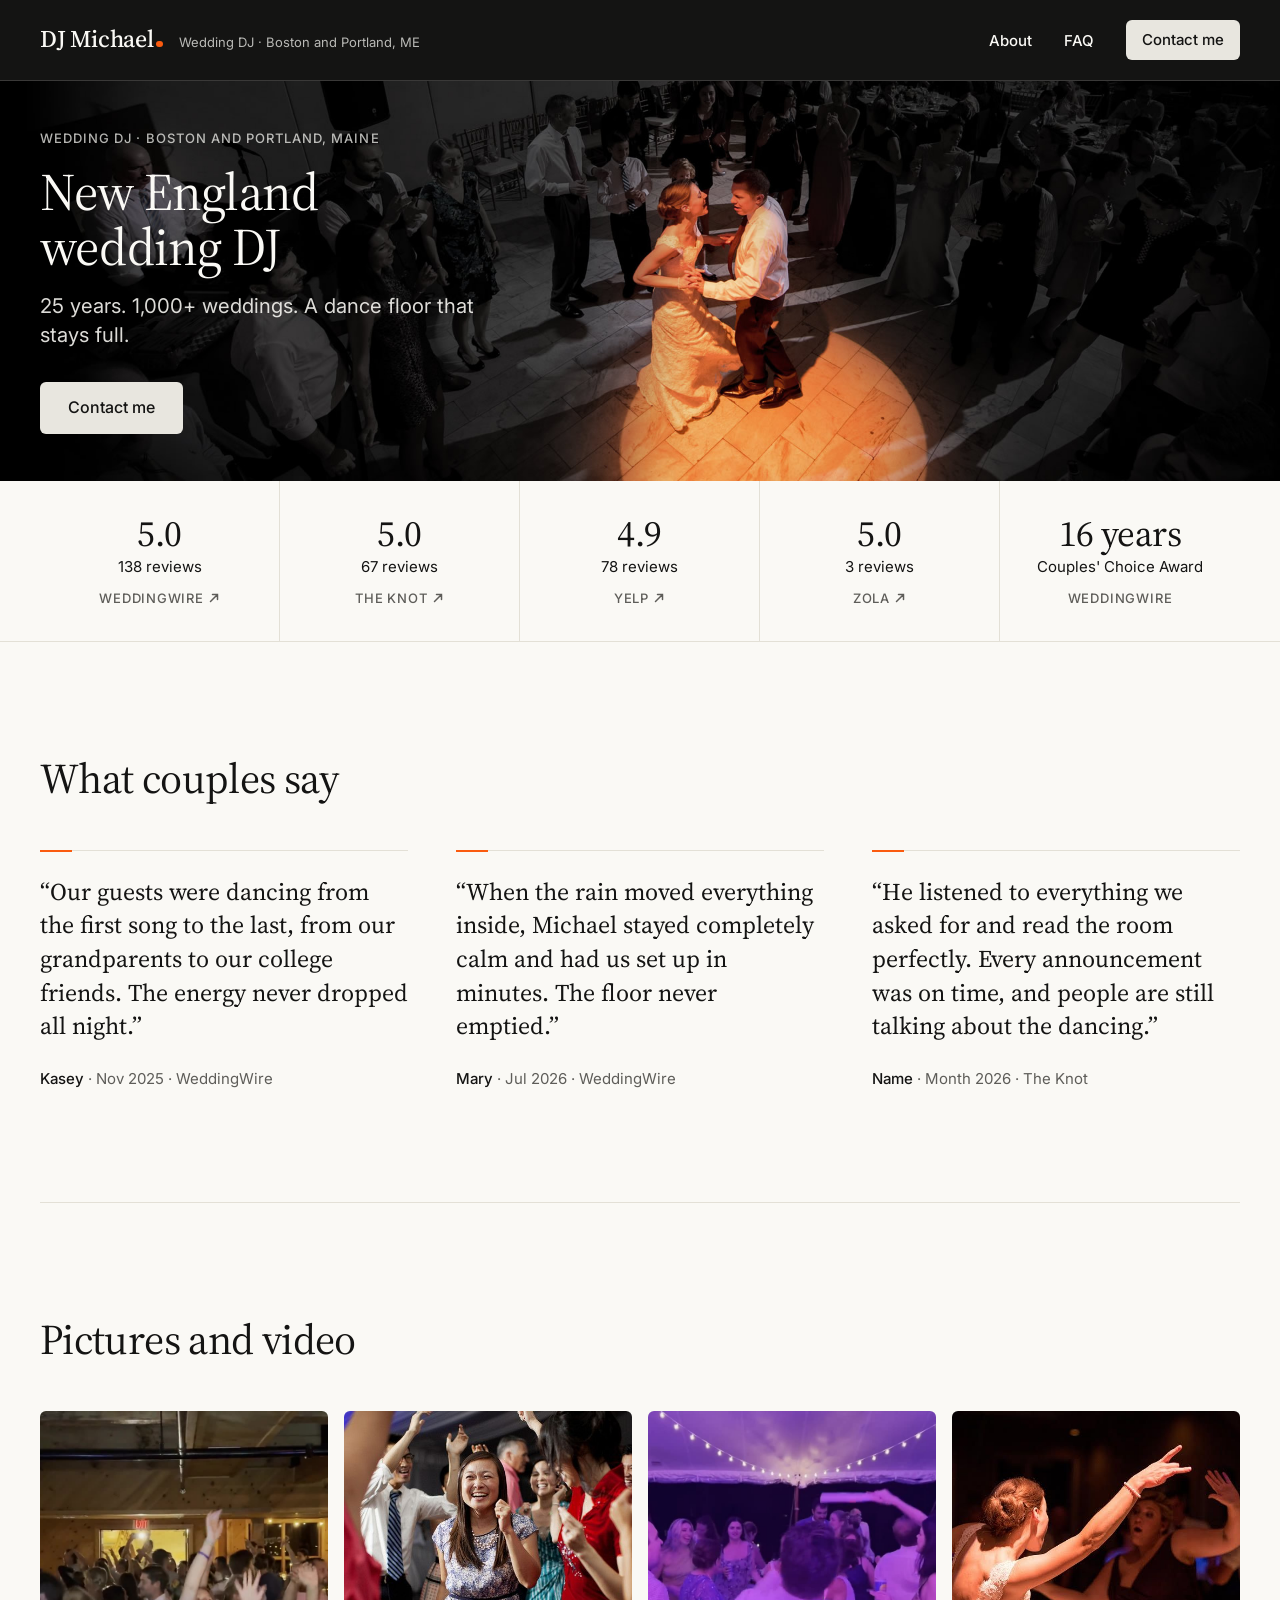
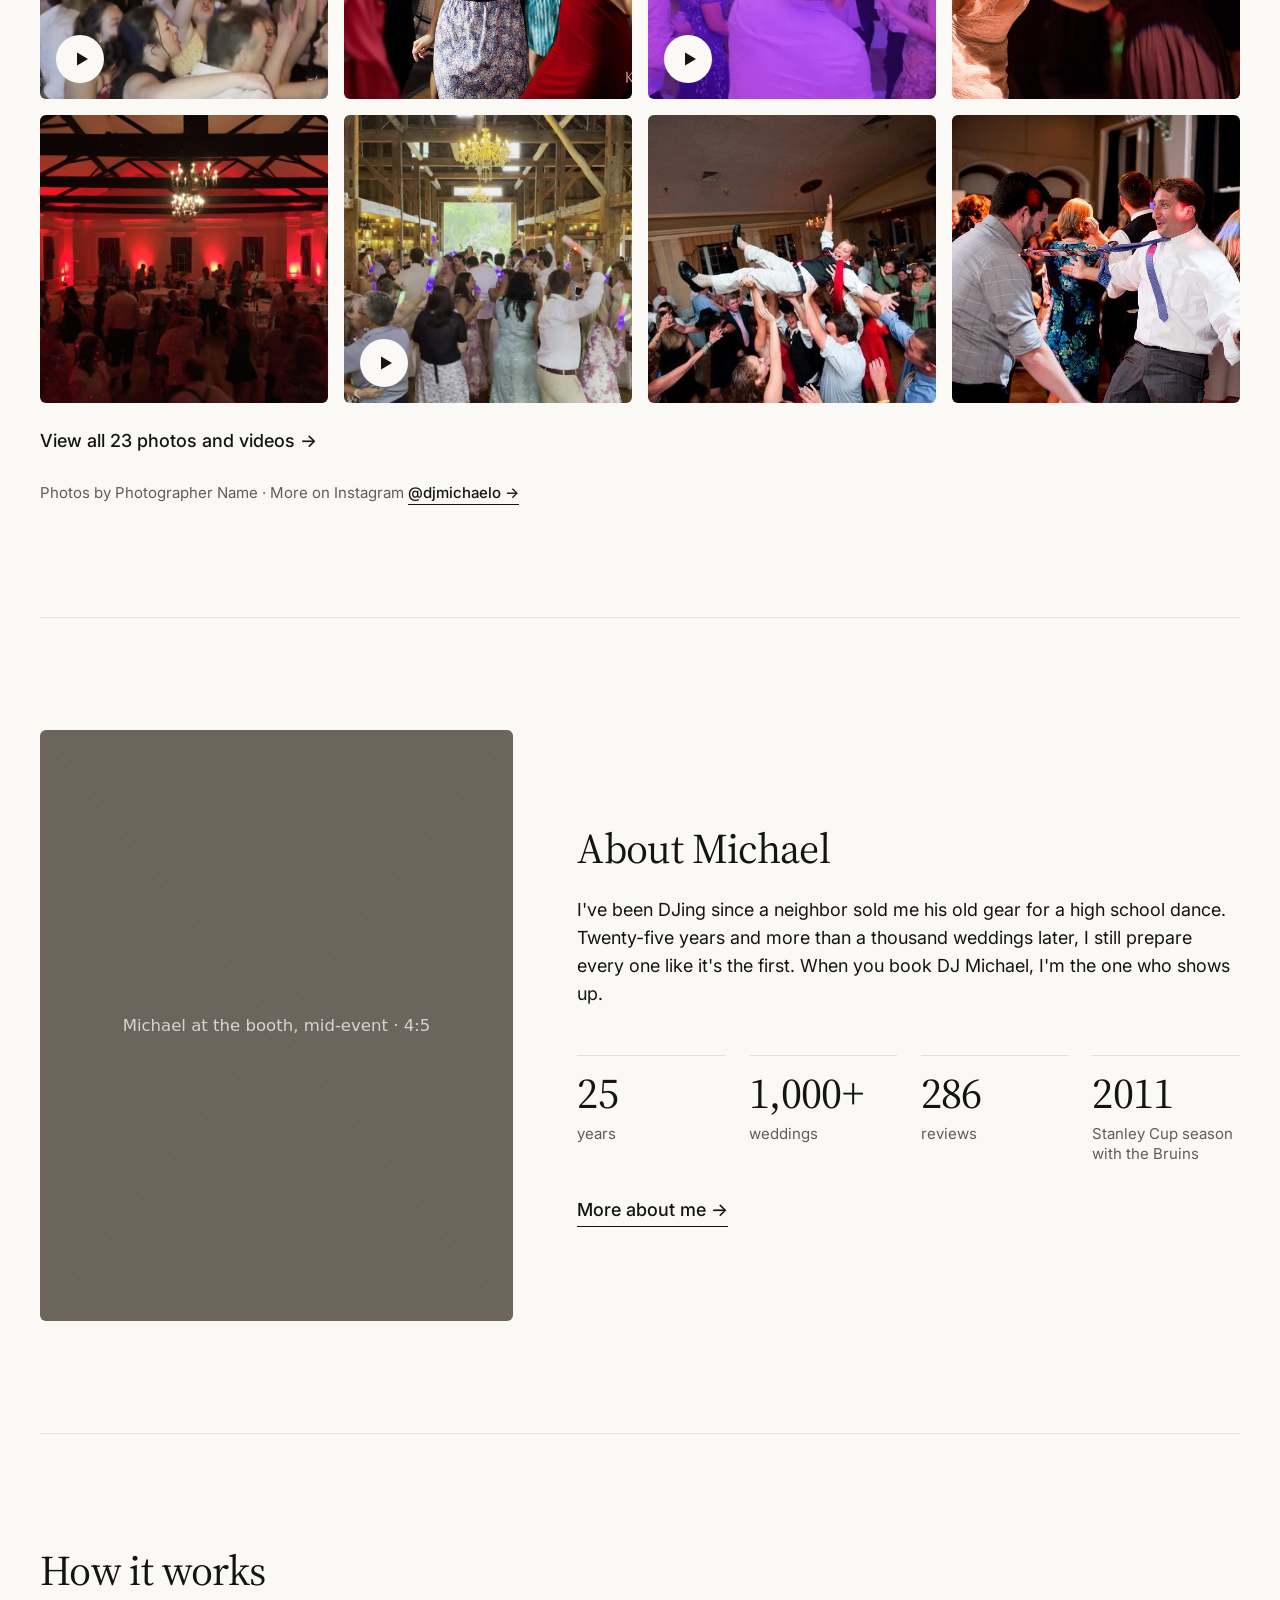
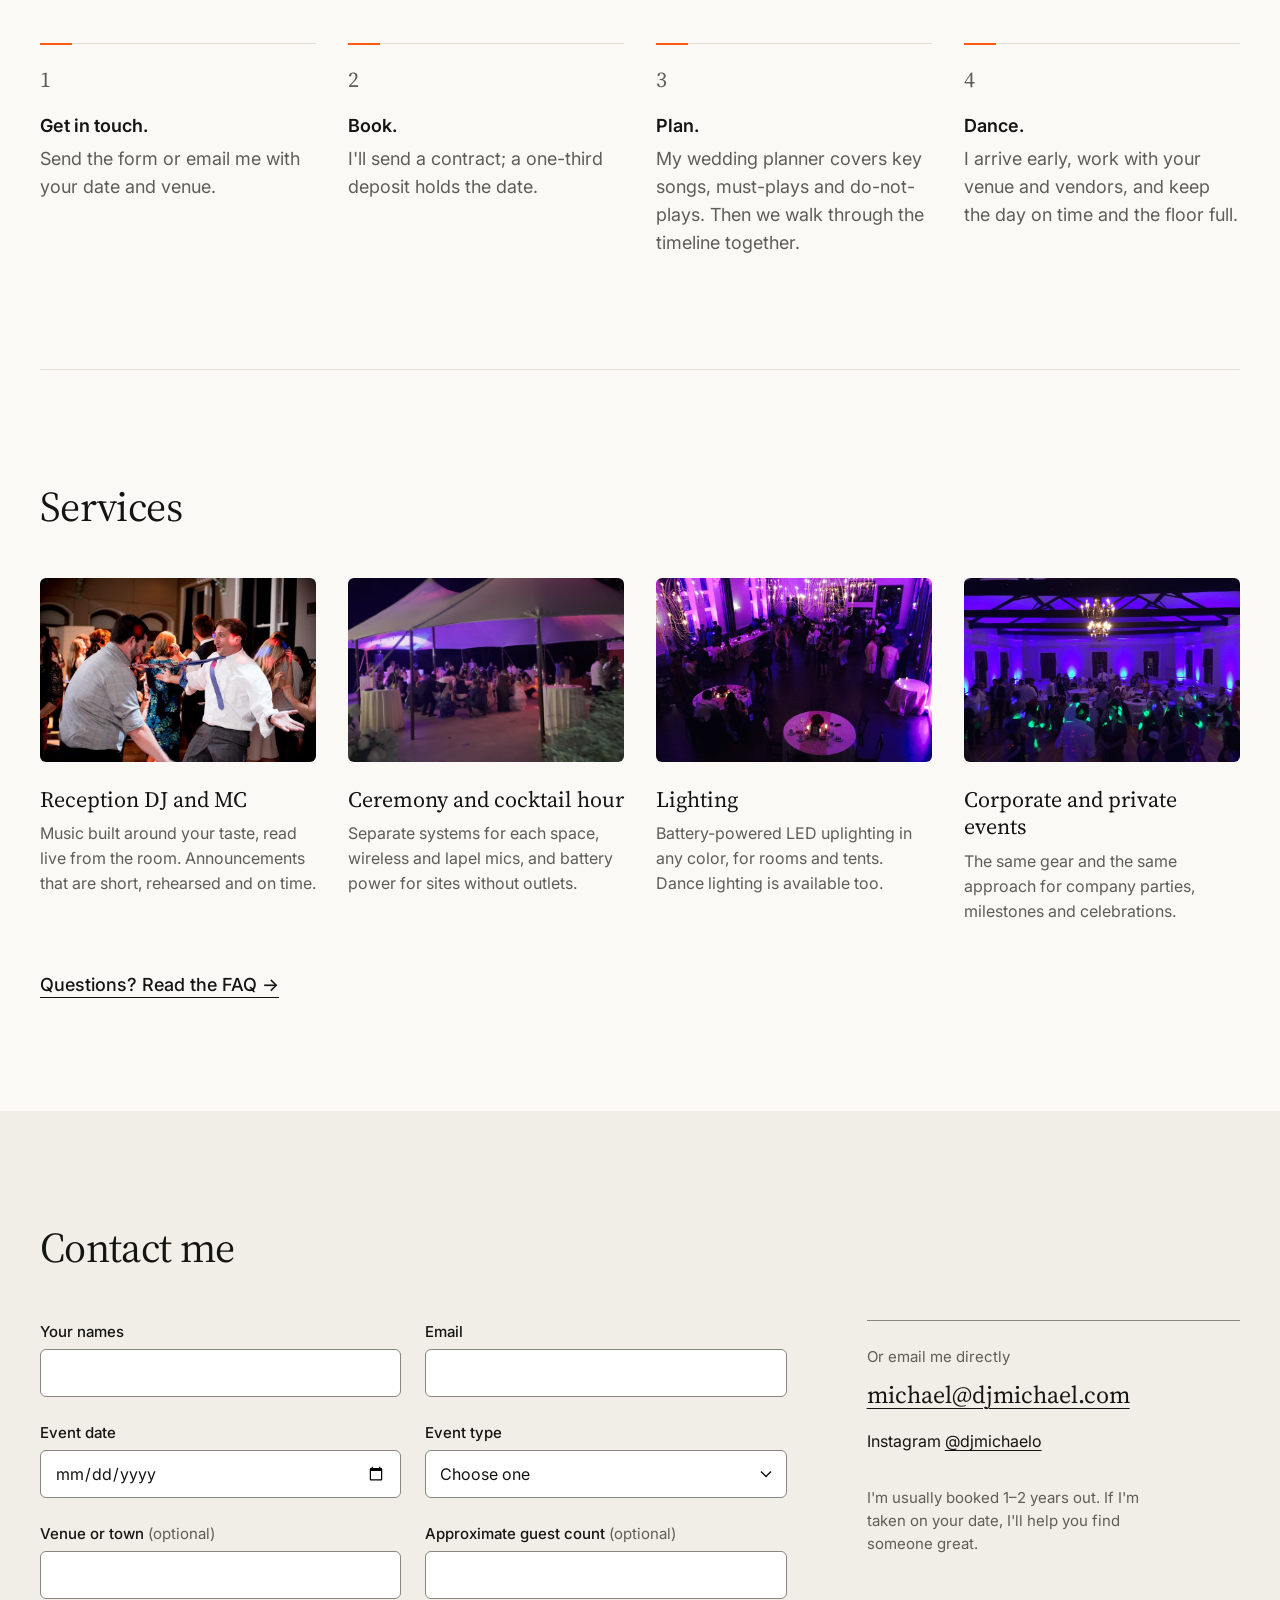
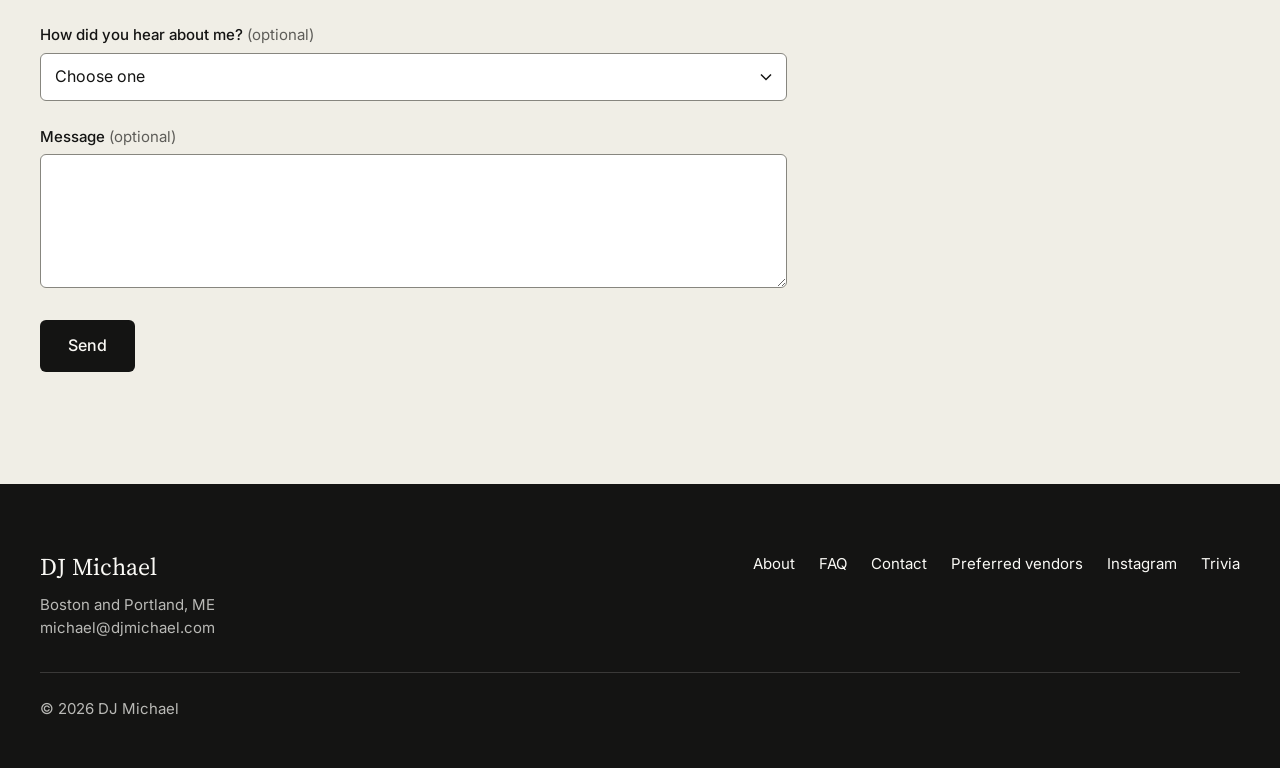
==== commit c1555826: "Restore the About photo placeholder until the client's photo arrives Co-Authored-By: Claude Opus 5.5" ====
--- a/index.html
+++ b/index.html
@@ -344,8 +344,8 @@
       <div class="container">
         <div class="about-short__inner">
         <div class="about-short__media">
-          <!-- Still from a phone clip (IMG_1612). Swap for a photo of Michael at the booth when one exists. -->
-          <img class="about-short__img" src="assets/img/web/michael-at-the-booth-800.jpg" width="800" height="1000" alt="Michael at the DJ booth during a wedding reception" loading="lazy">
+          <!-- PLACEHOLDER: Michael working the booth, mid-event (photo coming from the client). -->
+          <img class="about-short__img" src="assets/img/about-booth.svg" width="1600" height="2000" alt="Michael at the DJ booth during a wedding reception" loading="lazy">
         </div>
         <div class="about-short__body">
           <h2 class="section__title" id="about-title">About Michael</h2>
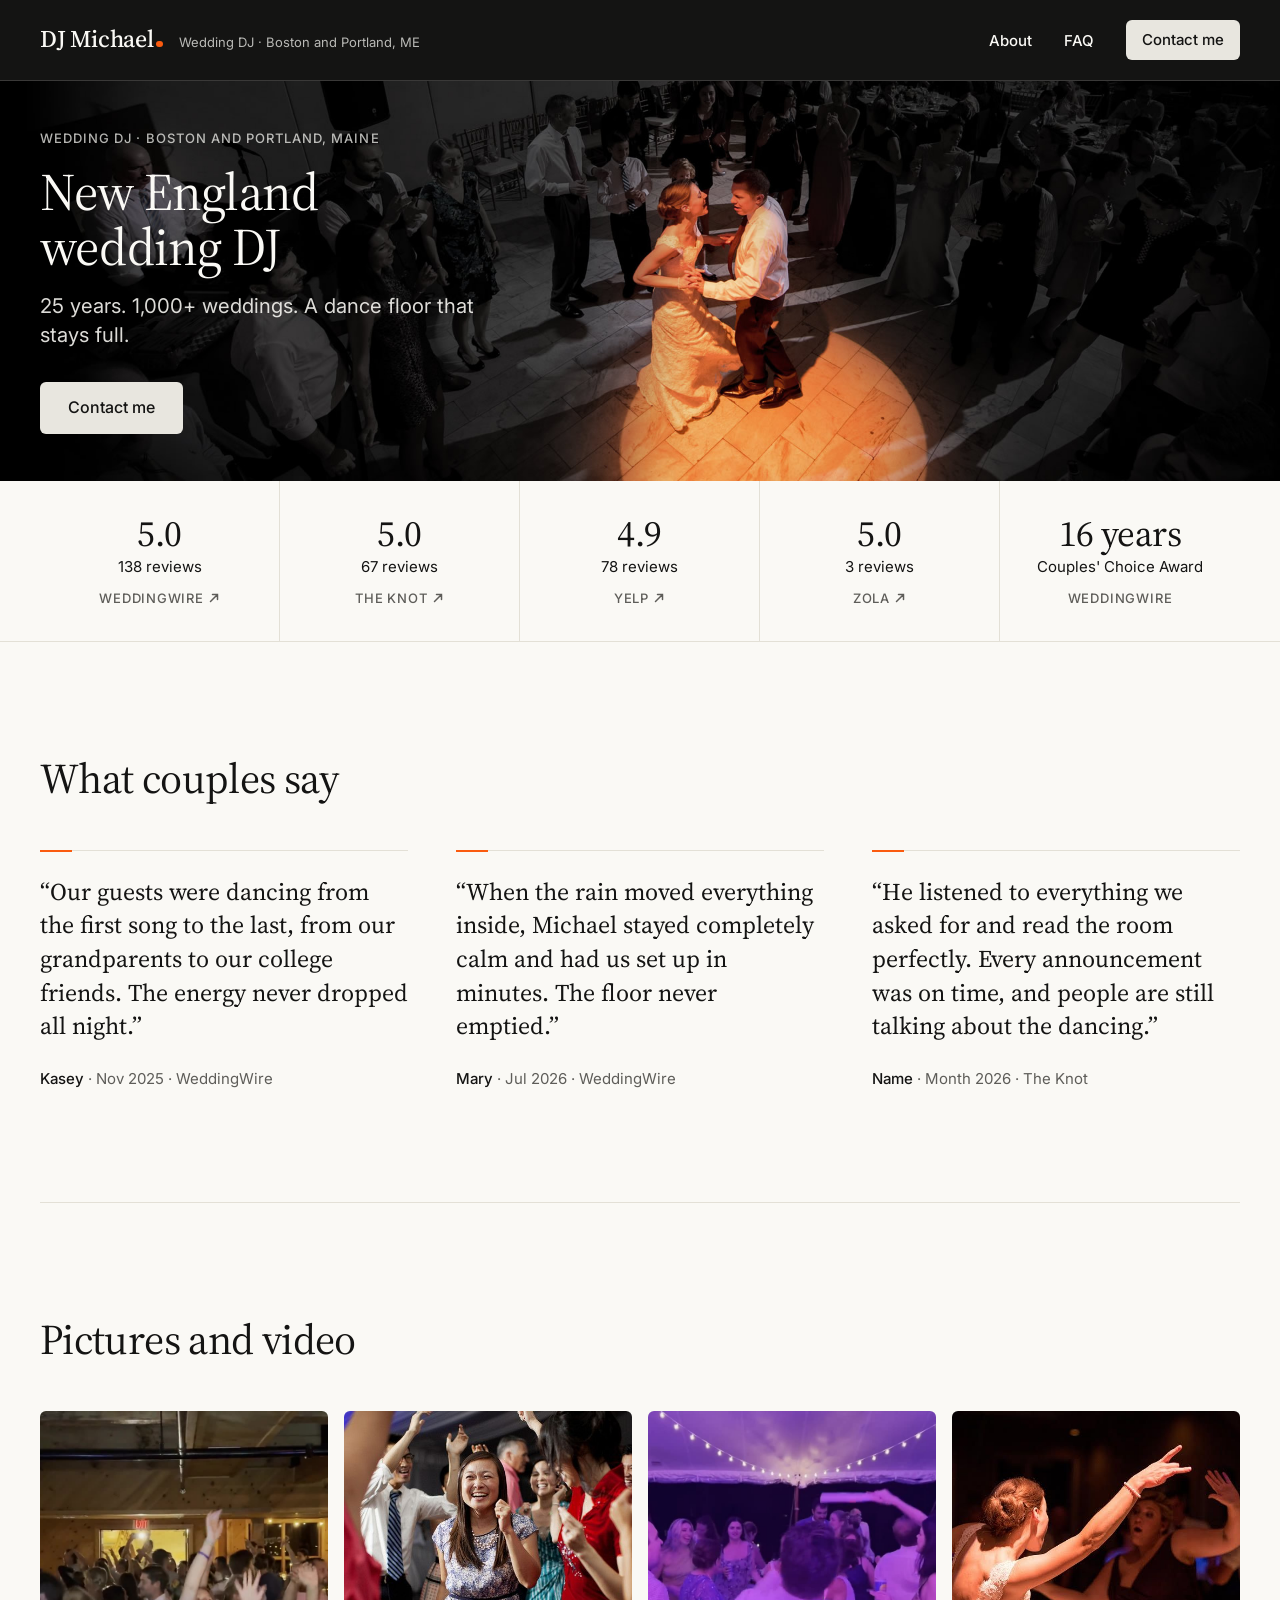
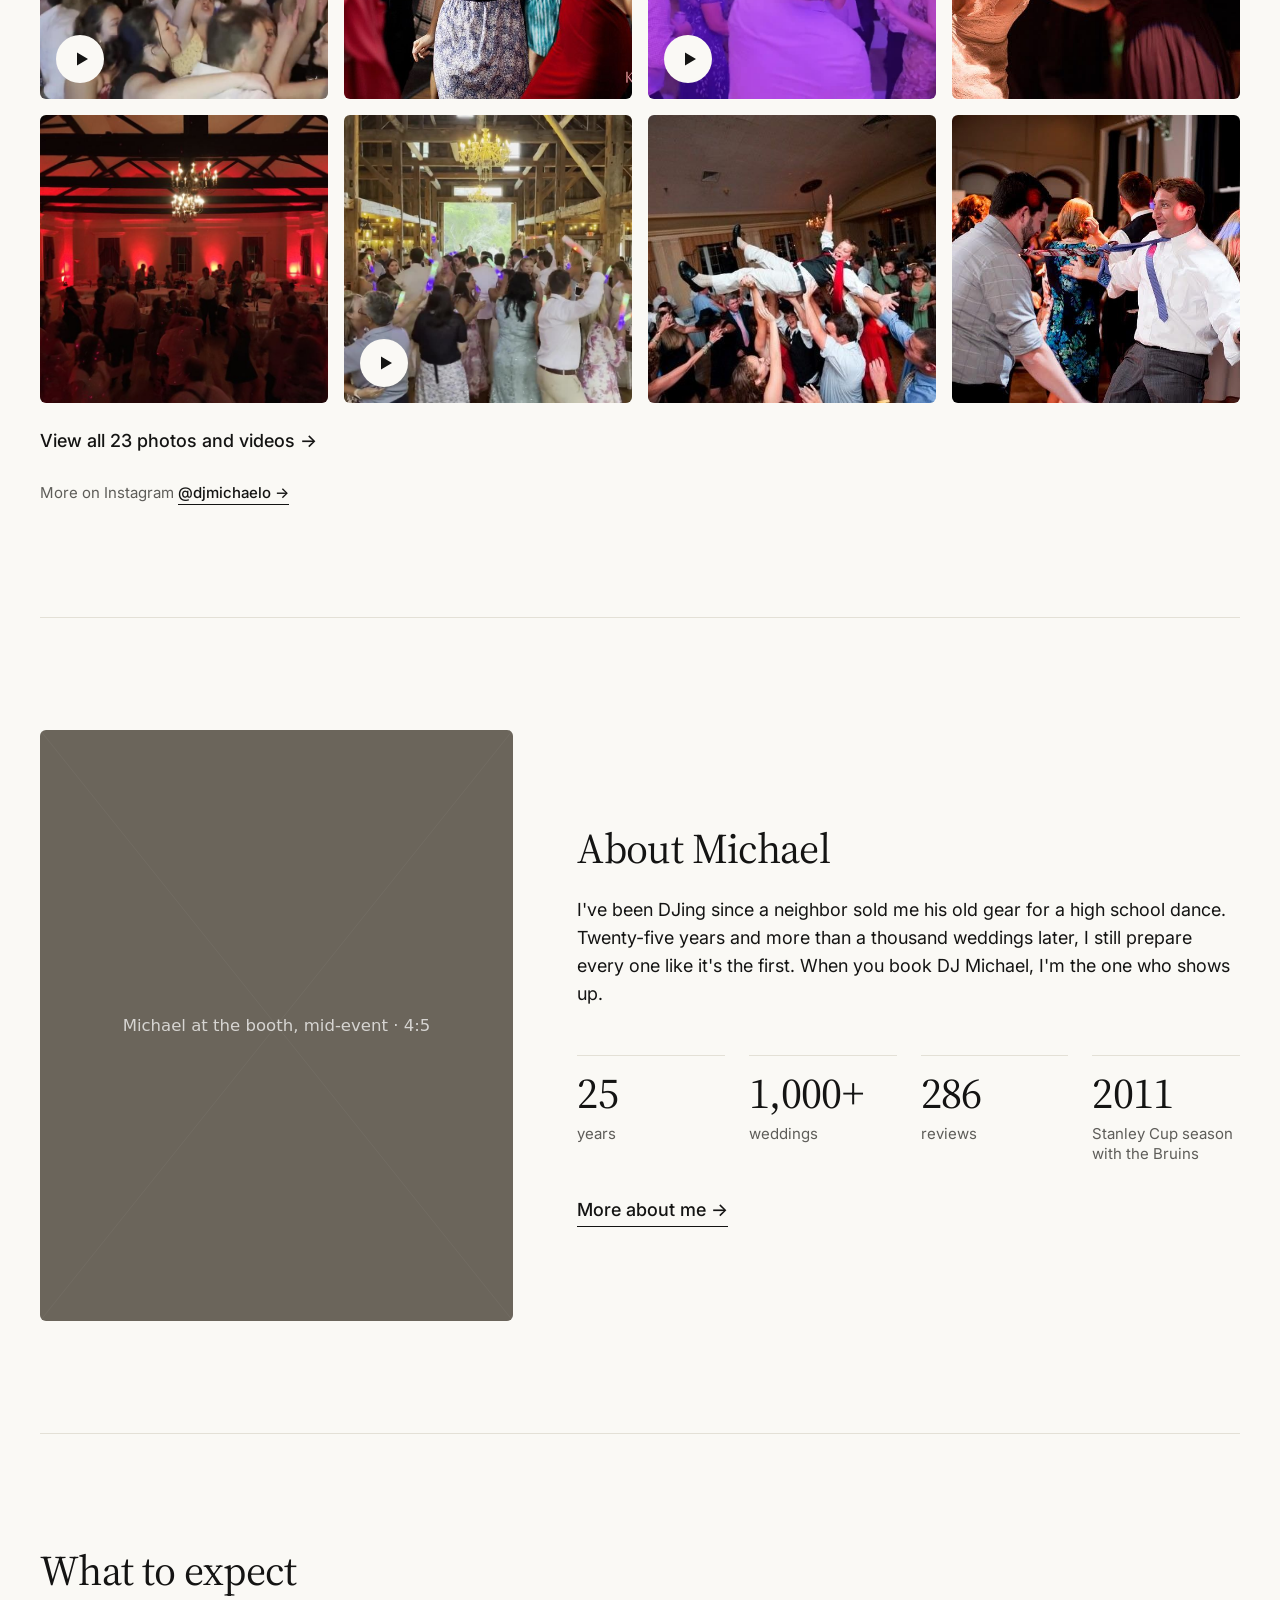
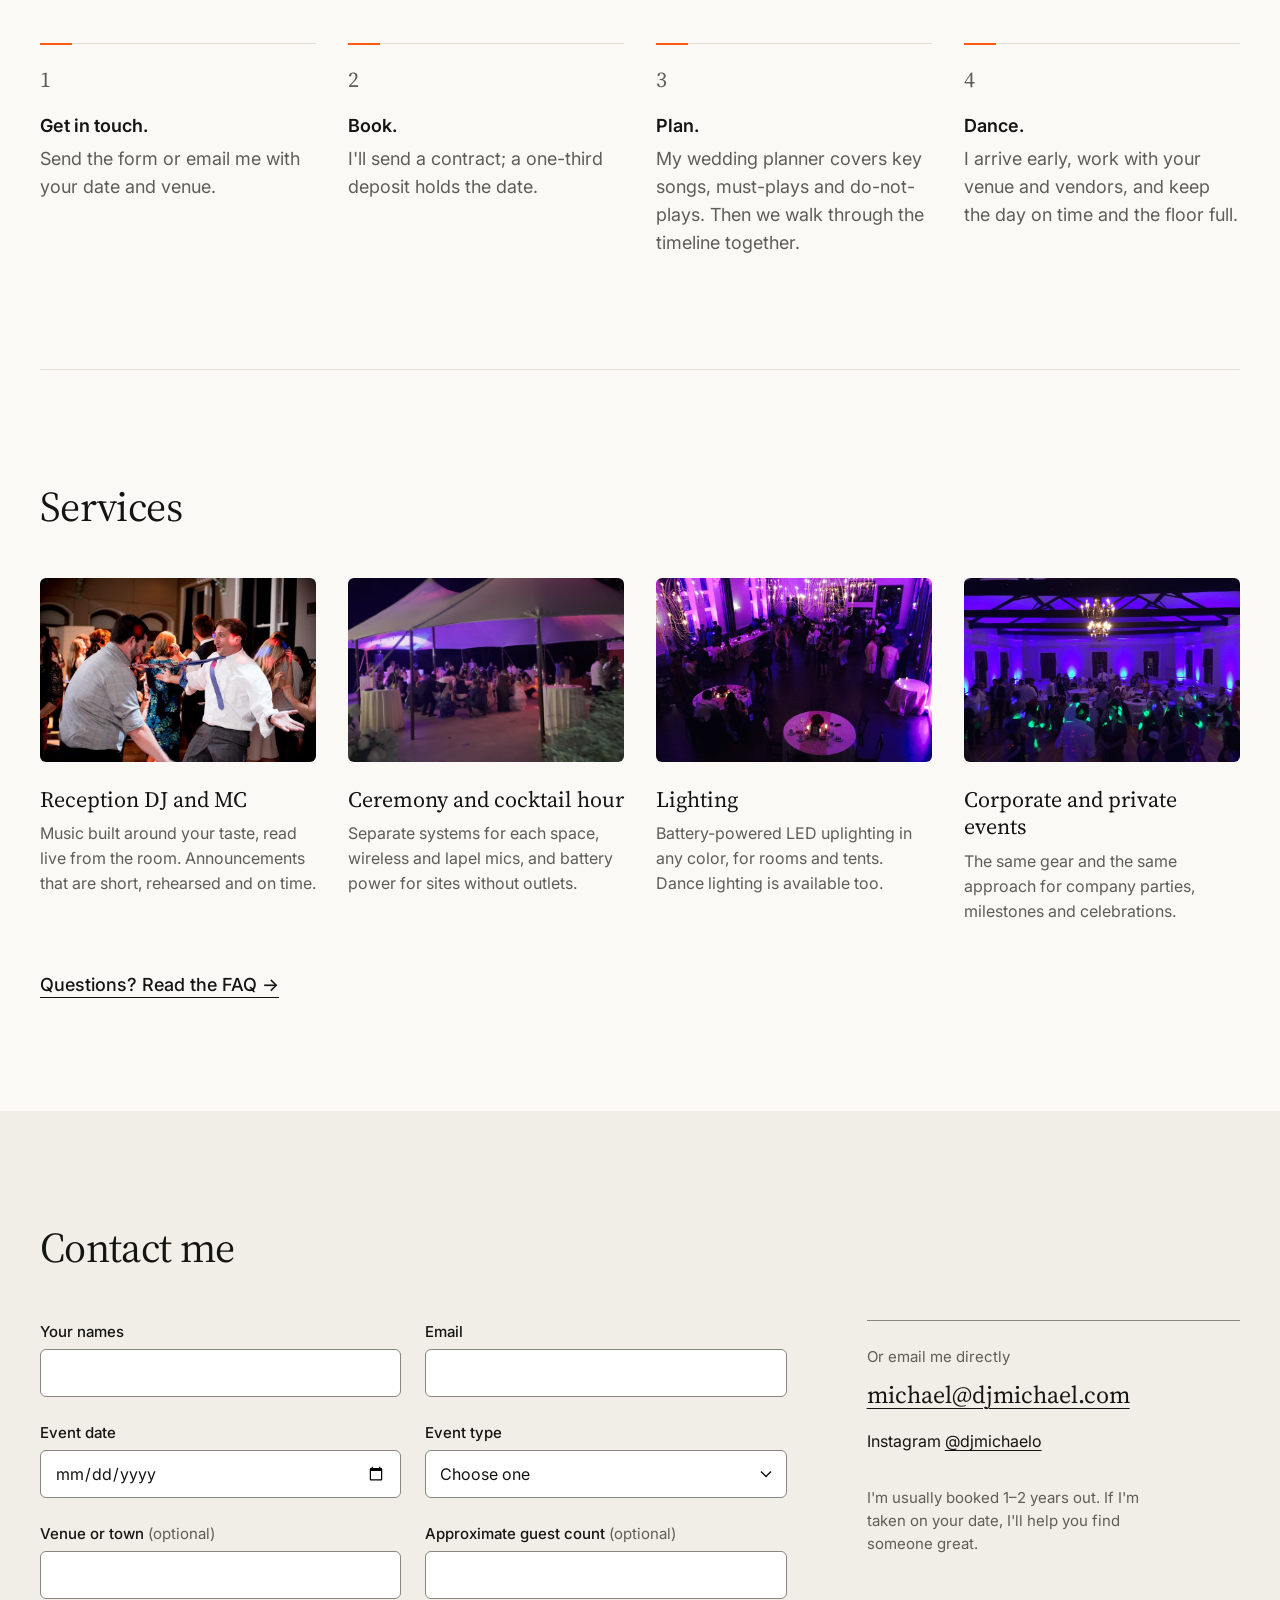
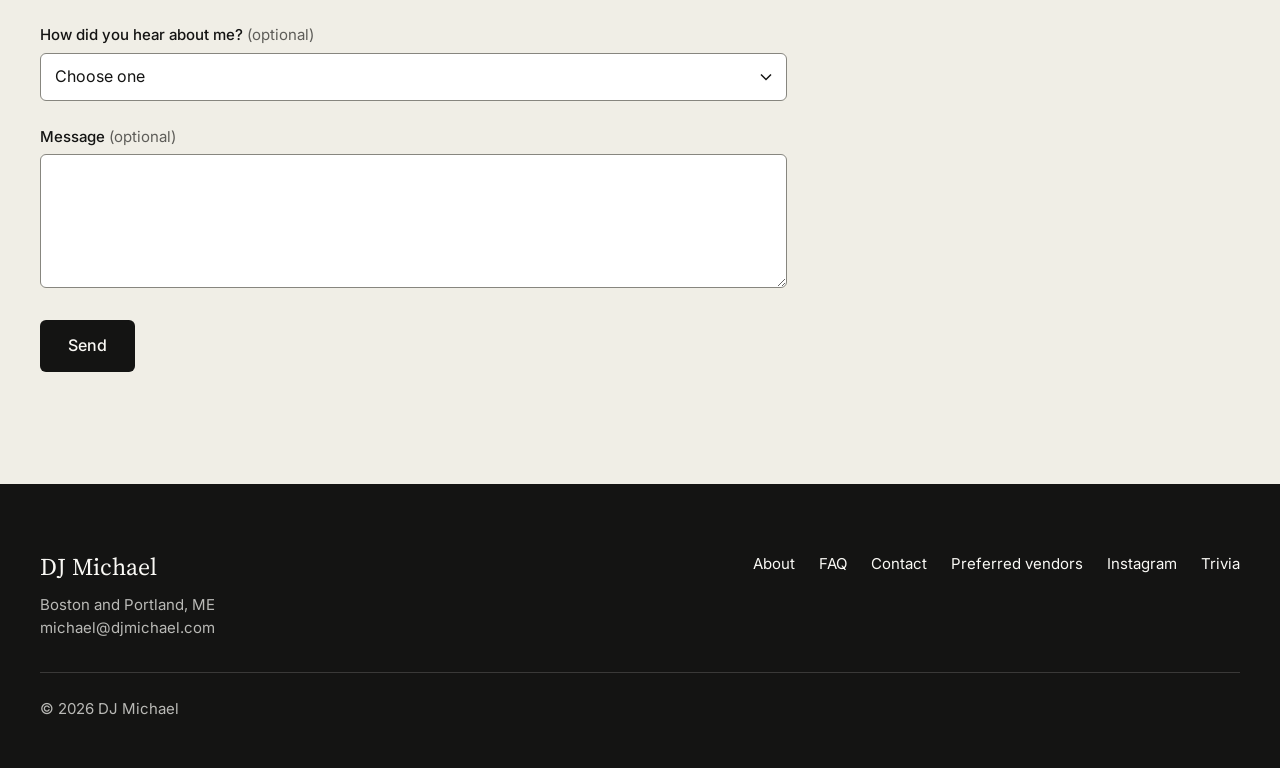
==== commit 9c644c28: "Trim About page, rename How it works, drop photographer credit - About: remove the closing contact b" ====
--- a/index.html
+++ b/index.html
@@ -333,8 +333,7 @@
           </li>
         </ul>
         <p class="gallery__all" hidden data-gallery-all><button class="link-arrow gallery__all-btn" type="button">View all 23 photos and videos</button></p>
-        <!-- PLACEHOLDER: photographer name TBD. -->
-        <p class="gallery__caption">Photos by <span class="gallery__credit">Photographer Name</span> · More on Instagram <a class="link-arrow" href="https://www.instagram.com/djmichaelo/" target="_blank" rel="noopener">@djmichaelo<span class="visually-hidden"> (opens in a new tab)</span></a></p>
+        <p class="gallery__caption">More on Instagram <a class="link-arrow" href="https://www.instagram.com/djmichaelo/" target="_blank" rel="noopener">@djmichaelo<span class="visually-hidden"> (opens in a new tab)</span></a></p>
       </div>
     </section>
     <!-- /part: gallery -->
@@ -366,7 +365,7 @@
     <!-- part: how-it-works -->
     <section class="section section--rule steps" data-part="how-it-works" aria-labelledby="steps-title">
       <div class="container">
-        <h2 class="section__title" id="steps-title">How it works</h2>
+        <h2 class="section__title" id="steps-title">What to expect</h2>
         <ol class="steps__list">
           <li class="steps__item">
             <span class="steps__number" aria-hidden="true">1</span>
--- a/assets/css/site.css
+++ b/assets/css/site.css
@@ -135,6 +135,7 @@
 /* Dark surfaces ------------------------------------------------------------ */
 .site-header,
 .hero,
+.page-head,
 .site-footer {
   --text: var(--paper);
   --text-muted: rgb(250 249 245 / 0.72);
@@ -648,6 +649,128 @@
   .field--full { grid-column: 1 / -1; }
 }
 
+/* Inner pages ------------------------------------------------------------- */
+.page-head {
+  background: var(--black);
+  padding-block: var(--s-6) var(--s-6);
+}
+.page-head__title {
+  font-family: var(--font-display);
+  font-weight: var(--display-weight);
+  letter-spacing: var(--display-tracking);
+  font-size: var(--fs-h1);
+  line-height: var(--lh-tight);
+  text-wrap: balance;
+  max-width: 18ch;
+}
+.page-head__intro {
+  margin-top: var(--s-3);
+  max-width: 44ch;
+  font-size: clamp(1.0625rem, 0.95rem + 0.4vw, 1.3125rem);
+  color: rgb(250 249 245 / 0.88);
+}
+
+.prose { max-width: var(--measure); }
+.prose p + p { margin-top: 1.1em; }
+
+/* About page */
+.about-page .container > * + * { margin-top: var(--s-6); }
+.about-page__lead,
+.about-page__support { max-width: var(--measure); }
+.about-page__img {
+  width: 100%;
+  aspect-ratio: 3 / 2;
+  object-fit: cover;
+  border-radius: var(--radius);
+}
+.about-page .stats { max-width: var(--measure); }
+
+@media (min-width: 64em) {
+  .about-page .container {
+    display: grid;
+    grid-template-columns: minmax(0, 5fr) minmax(0, 7fr);
+    column-gap: var(--s-6);
+    align-items: start;
+  }
+  .about-page .container > * + * { margin-top: 0; }
+  .about-page__lead {
+    grid-row: 1 / span 3;
+    position: sticky;
+    top: calc(var(--header-h) + var(--s-4));
+  }
+  .about-page__lead .about-page__img { aspect-ratio: 4 / 5; }
+  .about-page__bio, .about-page__stats, .about-page__support { grid-column: 2; }
+  .about-page__stats, .about-page__support { margin-top: var(--s-6) !important; }
+}
+
+/* FAQ */
+.faq__list { max-width: var(--measure); border-top: var(--hairline); }
+.faq__item { border-bottom: var(--hairline); }
+.faq__question {
+  display: flex;
+  justify-content: space-between;
+  align-items: baseline;
+  gap: var(--s-3);
+  padding-block: var(--s-3);
+  font-family: var(--font-display);
+  font-size: var(--fs-h3);
+  line-height: 1.3;
+  cursor: pointer;
+  list-style: none;
+}
+.faq__question::-webkit-details-marker { display: none; }
+.faq__question::after {
+  content: "+";
+  flex: none;
+  font-family: var(--font-text);
+  font-size: 1.5rem;
+  line-height: 1;
+  color: var(--text-muted);
+  transition: transform 0.2s;
+}
+.faq__item[open] > .faq__question::after { transform: rotate(45deg); }
+.faq__question:hover { text-decoration: underline; text-decoration-color: var(--orange); text-decoration-thickness: 1px; text-underline-offset: 0.2em; }
+.faq__answer { padding-bottom: var(--s-3); color: var(--text-muted); max-width: 60ch; }
+
+/* Vendors */
+.vendors__list { display: grid; gap: var(--s-5) var(--s-4); }
+.vendor { border-top: var(--hairline); padding-top: var(--s-3); }
+.vendor__category {
+  font-size: var(--fs-xsmall);
+  font-weight: 500;
+  letter-spacing: 0.08em;
+  text-transform: uppercase;
+  color: var(--text-muted);
+}
+.vendor__name {
+  margin-top: var(--s-1);
+  font-family: var(--font-display);
+  font-weight: var(--display-weight);
+  font-size: var(--fs-h3);
+  line-height: 1.25;
+}
+.vendor__place { color: var(--text-muted); font-size: var(--fs-small); }
+.vendor__link { display: inline-block; margin-top: var(--s-2); font-size: var(--fs-small); overflow-wrap: anywhere; }
+@media (min-width: 48em) { .vendors__list { grid-template-columns: repeat(2, minmax(0, 1fr)); } }
+@media (min-width: 64em) { .vendors__list { grid-template-columns: repeat(3, minmax(0, 1fr)); } }
+
+/* Closing CTA on inner pages */
+.contact-cta { background: var(--paper-2); }
+.contact-cta__inner { display: grid; gap: var(--s-4); align-items: end; }
+.contact-cta__title { margin-bottom: var(--s-2); }
+.contact-cta__note { color: var(--text-muted); max-width: 44ch; }
+.contact-cta__email { margin-top: var(--s-2); font-size: var(--fs-small); color: var(--text-muted); }
+.contact-cta__email a { color: var(--text); }
+@media (min-width: 48em) {
+  .contact-cta__inner { grid-template-columns: minmax(0, 1fr) auto; }
+  .contact-cta__actions { text-align: right; }
+}
+
+/* Contact page: the page head carries the heading, so the aside aligns to the top */
+@media (min-width: 64em) {
+  .contact-block--page .contact-block__aside { margin-top: 0; }
+}
+
 /* Footer ------------------------------------------------------------------ */
 .site-footer {
   background: var(--black);
